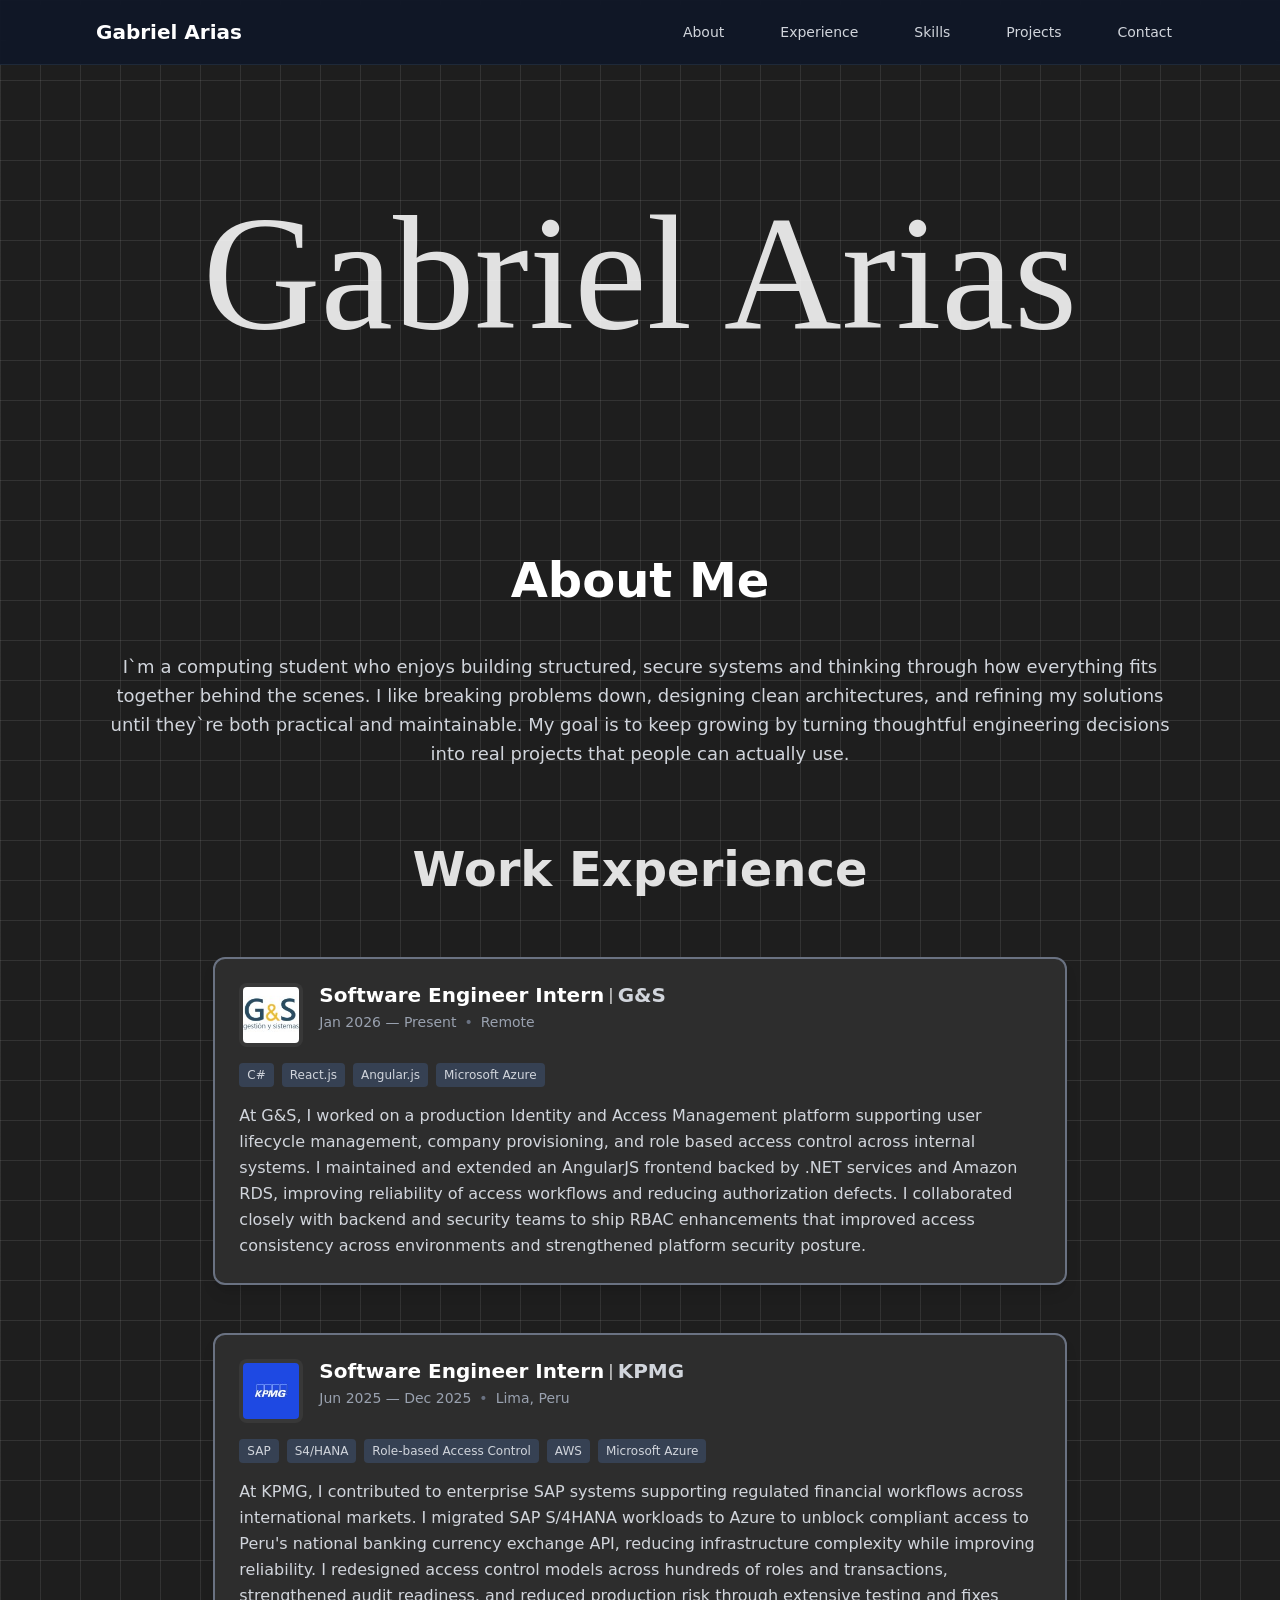
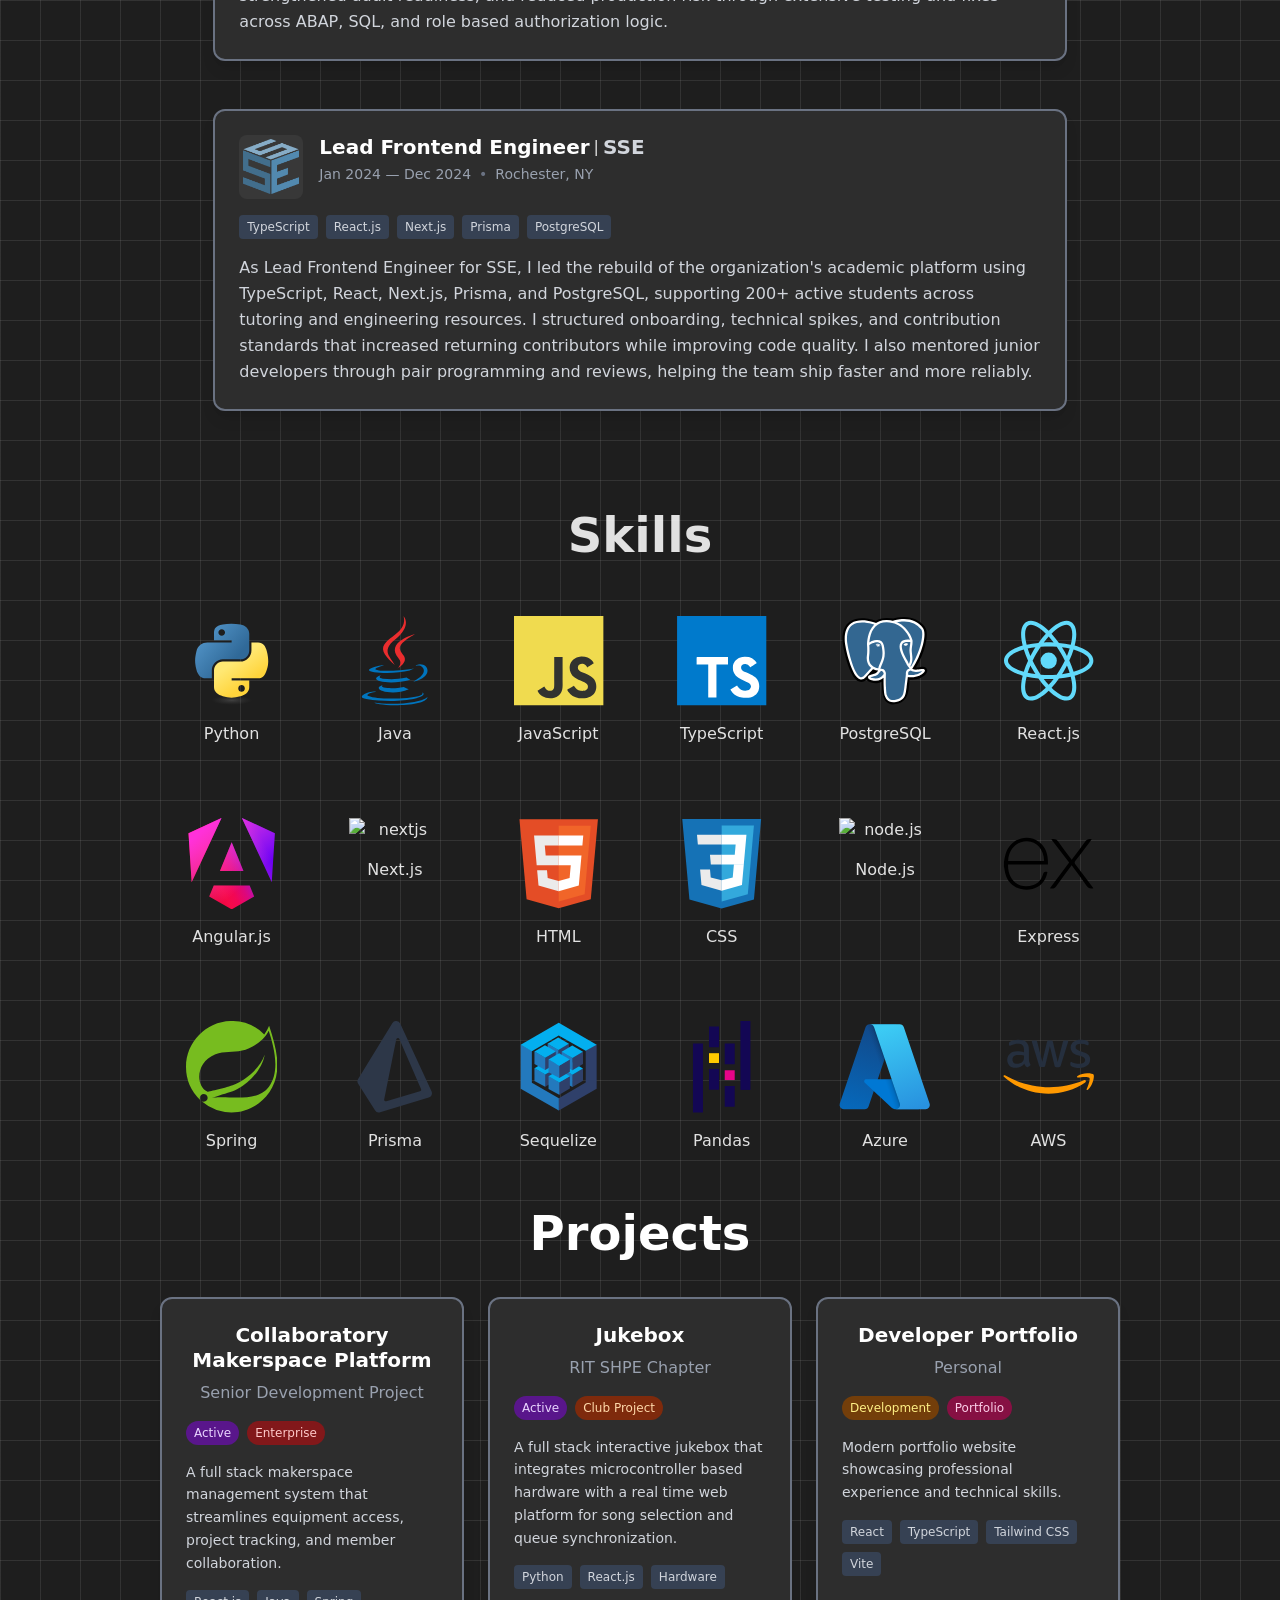
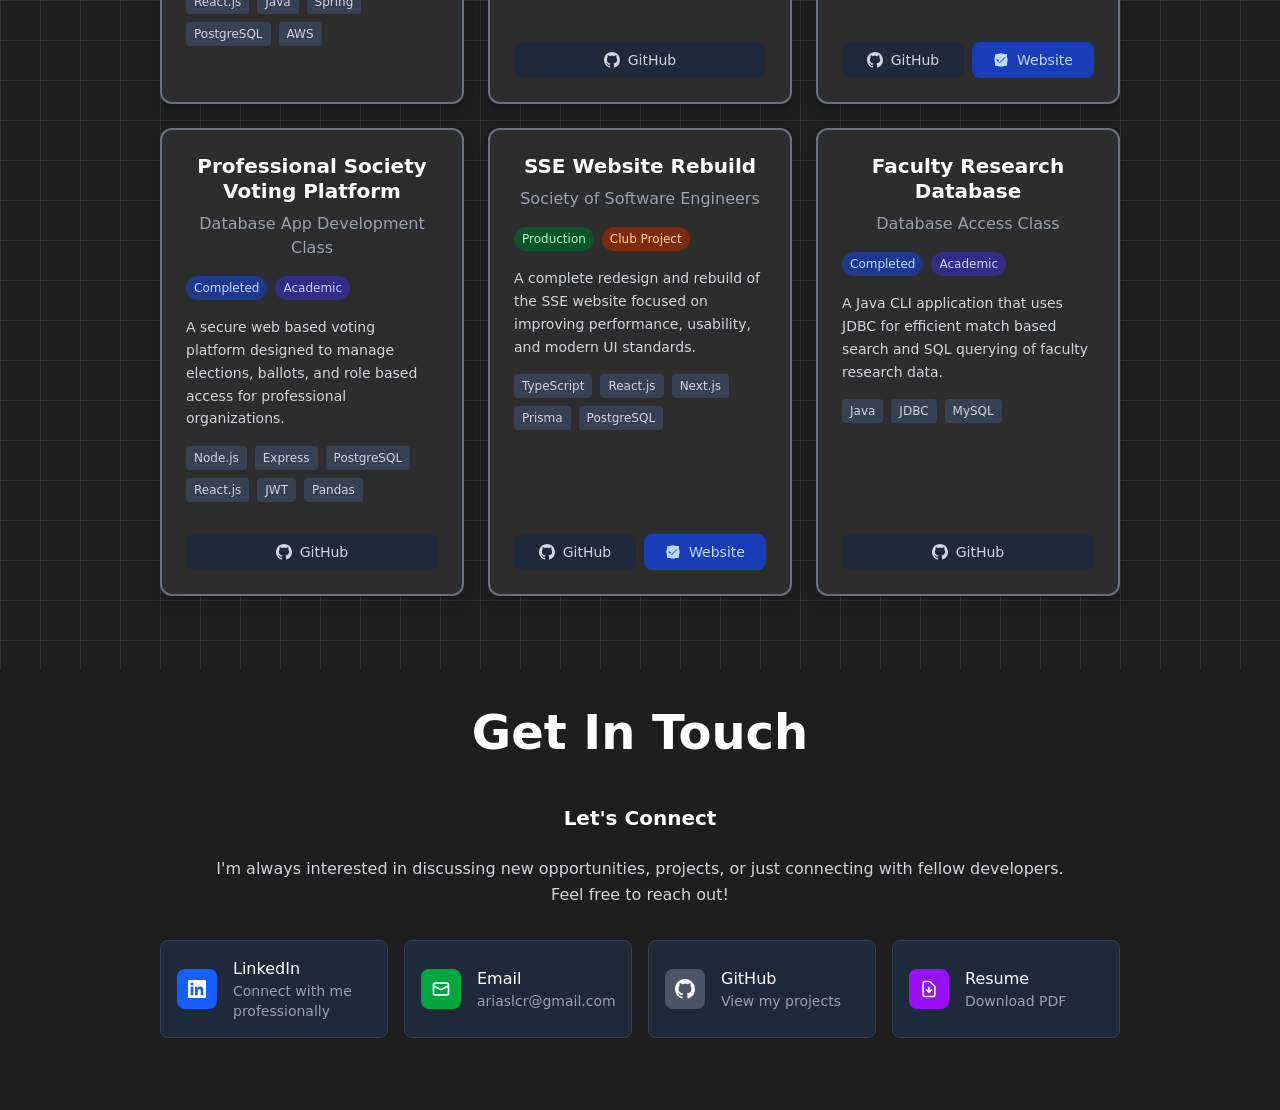
==== index.html @ f0a6416f "Navbar added, resume added, contact section added" ====
<!doctype html>
<html lang="en">
  <head>
    <meta charset="UTF-8" />
    <link rel="icon" type="image/svg+xml" href="/alligator.svg" />
    <meta name="viewport" content="width=device-width, initial-scale=1.0" />
    <title>Gabriel Arias</title>
    <script type="module" crossorigin src="/assets/index-BwYbSe_Q.js"></script>
    <link rel="stylesheet" crossorigin href="/assets/index-srq5S0QE.css">
  </head>
  <body class="grid-background">
    <div id="root"></div>
  </body>
</html>
---- assets/index-srq5S0QE.css ----
@layer properties{@supports (((-webkit-hyphens:none)) and (not (margin-trim:inline))) or ((-moz-orient:inline) and (not (color:rgb(from red r g b)))){*,:before,:after,::backdrop{--tw-rotate-x:initial;--tw-rotate-y:initial;--tw-rotate-z:initial;--tw-skew-x:initial;--tw-skew-y:initial;--tw-space-y-reverse:0;--tw-space-x-reverse:0;--tw-border-style:solid;--tw-leading:initial;--tw-font-weight:initial;--tw-shadow:0 0 #0000;--tw-shadow-color:initial;--tw-shadow-alpha:100%;--tw-inset-shadow:0 0 #0000;--tw-inset-shadow-color:initial;--tw-inset-shadow-alpha:100%;--tw-ring-color:initial;--tw-ring-shadow:0 0 #0000;--tw-inset-ring-color:initial;--tw-inset-ring-shadow:0 0 #0000;--tw-ring-inset:initial;--tw-ring-offset-width:0px;--tw-ring-offset-color:#fff;--tw-ring-offset-shadow:0 0 #0000;--tw-backdrop-blur:initial;--tw-backdrop-brightness:initial;--tw-backdrop-contrast:initial;--tw-backdrop-grayscale:initial;--tw-backdrop-hue-rotate:initial;--tw-backdrop-invert:initial;--tw-backdrop-opacity:initial;--tw-backdrop-saturate:initial;--tw-backdrop-sepia:initial}}}@font-face{font-family:sketch-written;src:url(./src/fonts/Sketch-Written.ttf)}@layer theme{:root,:host{--font-sans:ui-sans-serif,system-ui,sans-serif,"Apple Color Emoji","Segoe UI Emoji","Segoe UI Symbol","Noto Color Emoji";--font-mono:ui-monospace,SFMono-Regular,Menlo,Monaco,Consolas,"Liberation Mono","Courier New",monospace;--color-red-200:oklch(88.5% .062 18.334);--color-red-900:oklch(39.6% .141 25.723);--color-orange-200:oklch(90.1% .076 70.697);--color-orange-400:oklch(75% .183 55.934);--color-orange-500:oklch(70.5% .213 47.604);--color-orange-900:oklch(40.8% .123 38.172);--color-yellow-200:oklch(94.5% .129 101.54);--color-yellow-900:oklch(42.1% .095 57.708);--color-green-200:oklch(92.5% .084 155.995);--color-green-400:oklch(79.2% .209 151.711);--color-green-500:oklch(72.3% .219 149.579);--color-green-600:oklch(62.7% .194 149.214);--color-green-900:oklch(39.3% .095 152.535);--color-blue-200:oklch(88.2% .059 254.128);--color-blue-400:oklch(70.7% .165 254.624);--color-blue-500:oklch(62.3% .214 259.815);--color-blue-600:oklch(54.6% .245 262.881);--color-blue-700:oklch(48.8% .243 264.376);--color-blue-800:oklch(42.4% .199 265.638);--color-blue-900:oklch(37.9% .146 265.522);--color-indigo-200:oklch(87% .065 274.039);--color-indigo-900:oklch(35.9% .144 278.697);--color-purple-200:oklch(90.2% .063 306.703);--color-purple-400:oklch(71.4% .203 305.504);--color-purple-500:oklch(62.7% .265 303.9);--color-purple-600:oklch(55.8% .288 302.321);--color-purple-900:oklch(38.1% .176 304.987);--color-pink-200:oklch(89.9% .061 343.231);--color-pink-900:oklch(40.8% .153 2.432);--color-gray-300:oklch(87.2% .01 258.338);--color-gray-400:oklch(70.7% .022 261.325);--color-gray-500:oklch(55.1% .027 264.364);--color-gray-600:oklch(44.6% .03 256.802);--color-gray-700:oklch(37.3% .034 259.733);--color-gray-800:oklch(27.8% .033 256.848);--color-gray-900:oklch(21% .034 264.665);--color-white:#fff;--spacing:.25rem;--container-5xl:64rem;--container-6xl:72rem;--text-xs:.75rem;--text-xs--line-height:calc(1/.75);--text-sm:.875rem;--text-sm--line-height:calc(1.25/.875);--text-base:1rem;--text-base--line-height: 1.5 ;--text-lg:1.125rem;--text-lg--line-height:calc(1.75/1.125);--text-xl:1.25rem;--text-xl--line-height:calc(1.75/1.25);--text-5xl:3rem;--text-5xl--line-height:1;--font-weight-medium:500;--font-weight-semibold:600;--font-weight-bold:700;--leading-tight:1.25;--leading-relaxed:1.625;--radius-md:.375rem;--radius-lg:.5rem;--radius-xl:.75rem;--radius-2xl:1rem;--blur-sm:8px;--default-transition-duration:.15s;--default-transition-timing-function:cubic-bezier(.4,0,.2,1);--default-font-family:var(--font-sans);--default-mono-font-family:var(--font-mono);--font-sketch-written:sketch-written,"sans-serif"}}@layer base{*,:after,:before,::backdrop{box-sizing:border-box;border:0 solid;margin:0;padding:0}::file-selector-button{box-sizing:border-box;border:0 solid;margin:0;padding:0}html,:host{-webkit-text-size-adjust:100%;tab-size:4;line-height:1.5;font-family:var(--default-font-family,ui-sans-serif,system-ui,sans-serif,"Apple Color Emoji","Segoe UI Emoji","Segoe UI Symbol","Noto Color Emoji");font-feature-settings:var(--default-font-feature-settings,normal);font-variation-settings:var(--default-font-variation-settings,normal);-webkit-tap-highlight-color:transparent}hr{height:0;color:inherit;border-top-width:1px}abbr:where([title]){-webkit-text-decoration:underline dotted;text-decoration:underline dotted}h1,h2,h3,h4,h5,h6{font-size:inherit;font-weight:inherit}a{color:inherit;-webkit-text-decoration:inherit;text-decoration:inherit}b,strong{font-weight:bolder}code,kbd,samp,pre{font-family:var(--default-mono-font-family,ui-monospace,SFMono-Regular,Menlo,Monaco,Consolas,"Liberation Mono","Courier New",monospace);font-feature-settings:var(--default-mono-font-feature-settings,normal);font-variation-settings:var(--default-mono-font-variation-settings,normal);font-size:1em}small{font-size:80%}sub,sup{vertical-align:baseline;font-size:75%;line-height:0;position:relative}sub{bottom:-.25em}sup{top:-.5em}table{text-indent:0;border-color:inherit;border-collapse:collapse}:-moz-focusring{outline:auto}progress{vertical-align:baseline}summary{display:list-item}ol,ul,menu{list-style:none}img,svg,video,canvas,audio,iframe,embed,object{vertical-align:middle;display:block}img,video{max-width:100%;height:auto}button,input,select,optgroup,textarea{font:inherit;font-feature-settings:inherit;font-variation-settings:inherit;letter-spacing:inherit;color:inherit;opacity:1;background-color:#0000;border-radius:0}::file-selector-button{font:inherit;font-feature-settings:inherit;font-variation-settings:inherit;letter-spacing:inherit;color:inherit;opacity:1;background-color:#0000;border-radius:0}:where(select:is([multiple],[size])) optgroup{font-weight:bolder}:where(select:is([multiple],[size])) optgroup option{padding-inline-start:20px}::file-selector-button{margin-inline-end:4px}::placeholder{opacity:1}@supports (not ((-webkit-appearance:-apple-pay-button))) or (contain-intrinsic-size:1px){::placeholder{color:currentColor}@supports (color:color-mix(in lab,red,red)){::placeholder{color:color-mix(in oklab,currentcolor 50%,transparent)}}}textarea{resize:vertical}::-webkit-search-decoration{-webkit-appearance:none}::-webkit-date-and-time-value{min-height:1lh;text-align:inherit}::-webkit-datetime-edit{display:inline-flex}::-webkit-datetime-edit-fields-wrapper{padding:0}::-webkit-datetime-edit{padding-block:0}::-webkit-datetime-edit-year-field{padding-block:0}::-webkit-datetime-edit-month-field{padding-block:0}::-webkit-datetime-edit-day-field{padding-block:0}::-webkit-datetime-edit-hour-field{padding-block:0}::-webkit-datetime-edit-minute-field{padding-block:0}::-webkit-datetime-edit-second-field{padding-block:0}::-webkit-datetime-edit-millisecond-field{padding-block:0}::-webkit-datetime-edit-meridiem-field{padding-block:0}::-webkit-calendar-picker-indicator{line-height:1}:-moz-ui-invalid{box-shadow:none}button,input:where([type=button],[type=reset],[type=submit]){appearance:button}::file-selector-button{appearance:button}::-webkit-inner-spin-button{height:auto}::-webkit-outer-spin-button{height:auto}[hidden]:where(:not([hidden=until-found])){display:none!important}}@layer components;@layer utilities{.sr-only{clip-path:inset(50%);white-space:nowrap;border-width:0;width:1px;height:1px;margin:-1px;padding:0;position:absolute;overflow:hidden}.fixed{position:fixed}.top-0{top:calc(var(--spacing)*0)}.right-0{right:calc(var(--spacing)*0)}.left-0{left:calc(var(--spacing)*0)}.z-50{z-index:50}.m-4{margin:calc(var(--spacing)*4)}.mx-auto{margin-inline:auto}.my-1{margin-block:calc(var(--spacing)*1)}.my-4{margin-block:calc(var(--spacing)*4)}.my-10{margin-block:calc(var(--spacing)*10)}.mt-4{margin-top:calc(var(--spacing)*4)}.mt-auto{margin-top:auto}.mr-1{margin-right:calc(var(--spacing)*1)}.mb-1{margin-bottom:calc(var(--spacing)*1)}.mb-2{margin-bottom:calc(var(--spacing)*2)}.mb-3{margin-bottom:calc(var(--spacing)*3)}.mb-4{margin-bottom:calc(var(--spacing)*4)}.mb-6{margin-bottom:calc(var(--spacing)*6)}.mb-8{margin-bottom:calc(var(--spacing)*8)}.mb-10{margin-bottom:calc(var(--spacing)*10)}.ml-1{margin-left:calc(var(--spacing)*1)}.ml-10{margin-left:calc(var(--spacing)*10)}.block{display:block}.flex{display:flex}.grid{display:grid}.hidden{display:none}.inline{display:inline}.inline-flex{display:inline-flex}.h-4{height:calc(var(--spacing)*4)}.h-5{height:calc(var(--spacing)*5)}.h-6{height:calc(var(--spacing)*6)}.h-8{height:calc(var(--spacing)*8)}.h-10{height:calc(var(--spacing)*10)}.h-12{height:calc(var(--spacing)*12)}.h-16{height:calc(var(--spacing)*16)}.h-64{height:calc(var(--spacing)*64)}.h-68{height:calc(var(--spacing)*68)}.h-full{height:100%}.w-4{width:calc(var(--spacing)*4)}.w-4\/5{width:80%}.w-5{width:calc(var(--spacing)*5)}.w-6{width:calc(var(--spacing)*6)}.w-8{width:calc(var(--spacing)*8)}.w-10{width:calc(var(--spacing)*10)}.w-12{width:calc(var(--spacing)*12)}.w-16{width:calc(var(--spacing)*16)}.w-64{width:calc(var(--spacing)*64)}.w-68{width:calc(var(--spacing)*68)}.w-full{width:100%}.max-w-5xl{max-width:var(--container-5xl)}.max-w-6xl{max-width:var(--container-6xl)}.min-w-0{min-width:calc(var(--spacing)*0)}.flex-1{flex:1}.shrink-0{flex-shrink:0}.transform{transform:var(--tw-rotate-x,)var(--tw-rotate-y,)var(--tw-rotate-z,)var(--tw-skew-x,)var(--tw-skew-y,)}.grid-cols-1{grid-template-columns:repeat(1,minmax(0,1fr))}.grid-cols-3{grid-template-columns:repeat(3,minmax(0,1fr))}.flex-col{flex-direction:column}.flex-wrap{flex-wrap:wrap}.place-items-center{place-items:center}.items-baseline{align-items:baseline}.items-center{align-items:center}.items-start{align-items:flex-start}.justify-between{justify-content:space-between}.justify-center{justify-content:center}.justify-start{justify-content:flex-start}.gap-1{gap:calc(var(--spacing)*1)}.gap-2{gap:calc(var(--spacing)*2)}.gap-3{gap:calc(var(--spacing)*3)}.gap-4{gap:calc(var(--spacing)*4)}.gap-6{gap:calc(var(--spacing)*6)}.gap-8{gap:calc(var(--spacing)*8)}.gap-10{gap:calc(var(--spacing)*10)}:where(.space-y-1>:not(:last-child)){--tw-space-y-reverse:0;margin-block-start:calc(calc(var(--spacing)*1)*var(--tw-space-y-reverse));margin-block-end:calc(calc(var(--spacing)*1)*calc(1 - var(--tw-space-y-reverse)))}:where(.space-y-4>:not(:last-child)){--tw-space-y-reverse:0;margin-block-start:calc(calc(var(--spacing)*4)*var(--tw-space-y-reverse));margin-block-end:calc(calc(var(--spacing)*4)*calc(1 - var(--tw-space-y-reverse)))}:where(.space-y-8>:not(:last-child)){--tw-space-y-reverse:0;margin-block-start:calc(calc(var(--spacing)*8)*var(--tw-space-y-reverse));margin-block-end:calc(calc(var(--spacing)*8)*calc(1 - var(--tw-space-y-reverse)))}:where(.space-x-8>:not(:last-child)){--tw-space-x-reverse:0;margin-inline-start:calc(calc(var(--spacing)*8)*var(--tw-space-x-reverse));margin-inline-end:calc(calc(var(--spacing)*8)*calc(1 - var(--tw-space-x-reverse)))}.rounded{border-radius:.25rem}.rounded-2xl{border-radius:var(--radius-2xl)}.rounded-full{border-radius:3.40282e38px}.rounded-lg{border-radius:var(--radius-lg)}.rounded-md{border-radius:var(--radius-md)}.rounded-xl{border-radius:var(--radius-xl)}.border{border-style:var(--tw-border-style);border-width:1px}.border-2{border-style:var(--tw-border-style);border-width:2px}.border-t{border-top-style:var(--tw-border-style);border-top-width:1px}.border-b{border-bottom-style:var(--tw-border-style);border-bottom-width:1px}.border-gray-500{border-color:var(--color-gray-500)}.border-gray-600{border-color:var(--color-gray-600)}.border-gray-700{border-color:var(--color-gray-700)}.border-gray-800{border-color:var(--color-gray-800)}.bg-\[\#2d2d2d\]{background-color:#2d2d2d}.bg-blue-600{background-color:var(--color-blue-600)}.bg-blue-800{background-color:var(--color-blue-800)}.bg-blue-900{background-color:var(--color-blue-900)}.bg-gray-600{background-color:var(--color-gray-600)}.bg-gray-700{background-color:var(--color-gray-700)}.bg-gray-800{background-color:var(--color-gray-800)}.bg-gray-900{background-color:var(--color-gray-900)}.bg-gray-900\/95{background-color:#101828f2}@supports (color:color-mix(in lab,red,red)){.bg-gray-900\/95{background-color:color-mix(in oklab,var(--color-gray-900)95%,transparent)}}.bg-green-600{background-color:var(--color-green-600)}.bg-green-900{background-color:var(--color-green-900)}.bg-indigo-900{background-color:var(--color-indigo-900)}.bg-orange-900{background-color:var(--color-orange-900)}.bg-pink-900{background-color:var(--color-pink-900)}.bg-purple-600{background-color:var(--color-purple-600)}.bg-purple-900{background-color:var(--color-purple-900)}.bg-red-900{background-color:var(--color-red-900)}.bg-white\/5{background-color:#ffffff0d}@supports (color:color-mix(in lab,red,red)){.bg-white\/5{background-color:color-mix(in oklab,var(--color-white)5%,transparent)}}.bg-yellow-900{background-color:var(--color-yellow-900)}.object-contain{object-fit:contain}.p-1{padding:calc(var(--spacing)*1)}.p-2{padding:calc(var(--spacing)*2)}.p-4{padding:calc(var(--spacing)*4)}.p-6{padding:calc(var(--spacing)*6)}.px-2{padding-inline:calc(var(--spacing)*2)}.px-3{padding-inline:calc(var(--spacing)*3)}.px-4{padding-inline:calc(var(--spacing)*4)}.py-1{padding-block:calc(var(--spacing)*1)}.py-2{padding-block:calc(var(--spacing)*2)}.py-10{padding-block:calc(var(--spacing)*10)}.py-18{padding-block:calc(var(--spacing)*18)}.py-20{padding-block:calc(var(--spacing)*20)}.pt-2{padding-top:calc(var(--spacing)*2)}.pt-4{padding-top:calc(var(--spacing)*4)}.pt-16{padding-top:calc(var(--spacing)*16)}.pt-18{padding-top:calc(var(--spacing)*18)}.pb-3{padding-bottom:calc(var(--spacing)*3)}.text-center{text-align:center}.text-left{text-align:left}.font-sketch-written{font-family:var(--font-sketch-written)}.text-5xl{font-size:var(--text-5xl);line-height:var(--tw-leading,var(--text-5xl--line-height))}.text-base{font-size:var(--text-base);line-height:var(--tw-leading,var(--text-base--line-height))}.text-lg{font-size:var(--text-lg);line-height:var(--tw-leading,var(--text-lg--line-height))}.text-sm{font-size:var(--text-sm);line-height:var(--tw-leading,var(--text-sm--line-height))}.text-xl{font-size:var(--text-xl);line-height:var(--tw-leading,var(--text-xl--line-height))}.text-xs{font-size:var(--text-xs);line-height:var(--tw-leading,var(--text-xs--line-height))}.leading-relaxed{--tw-leading:var(--leading-relaxed);line-height:var(--leading-relaxed)}.leading-tight{--tw-leading:var(--leading-tight);line-height:var(--leading-tight)}.font-bold{--tw-font-weight:var(--font-weight-bold);font-weight:var(--font-weight-bold)}.font-medium{--tw-font-weight:var(--font-weight-medium);font-weight:var(--font-weight-medium)}.font-semibold{--tw-font-weight:var(--font-weight-semibold);font-weight:var(--font-weight-semibold)}.text-blue-200{color:var(--color-blue-200)}.text-gray-300{color:var(--color-gray-300)}.text-gray-400{color:var(--color-gray-400)}.text-gray-500{color:var(--color-gray-500)}.text-green-200{color:var(--color-green-200)}.text-indigo-200{color:var(--color-indigo-200)}.text-orange-200{color:var(--color-orange-200)}.text-pink-200{color:var(--color-pink-200)}.text-purple-200{color:var(--color-purple-200)}.text-red-200{color:var(--color-red-200)}.text-white{color:var(--color-white)}.text-yellow-200{color:var(--color-yellow-200)}.shadow-lg{--tw-shadow:0 10px 15px -3px var(--tw-shadow-color,#0000001a),0 4px 6px -4px var(--tw-shadow-color,#0000001a);box-shadow:var(--tw-inset-shadow),var(--tw-inset-ring-shadow),var(--tw-ring-offset-shadow),var(--tw-ring-shadow),var(--tw-shadow)}.backdrop-blur-sm{--tw-backdrop-blur:blur(var(--blur-sm));-webkit-backdrop-filter:var(--tw-backdrop-blur,)var(--tw-backdrop-brightness,)var(--tw-backdrop-contrast,)var(--tw-backdrop-grayscale,)var(--tw-backdrop-hue-rotate,)var(--tw-backdrop-invert,)var(--tw-backdrop-opacity,)var(--tw-backdrop-saturate,)var(--tw-backdrop-sepia,);backdrop-filter:var(--tw-backdrop-blur,)var(--tw-backdrop-brightness,)var(--tw-backdrop-contrast,)var(--tw-backdrop-grayscale,)var(--tw-backdrop-hue-rotate,)var(--tw-backdrop-invert,)var(--tw-backdrop-opacity,)var(--tw-backdrop-saturate,)var(--tw-backdrop-sepia,)}.transition-all{transition-property:all;transition-timing-function:var(--tw-ease,var(--default-transition-timing-function));transition-duration:var(--tw-duration,var(--default-transition-duration))}.transition-colors{transition-property:color,background-color,border-color,outline-color,text-decoration-color,fill,stroke,--tw-gradient-from,--tw-gradient-via,--tw-gradient-to;transition-timing-function:var(--tw-ease,var(--default-transition-timing-function));transition-duration:var(--tw-duration,var(--default-transition-duration))}@media(hover:hover){.group-hover\:bg-blue-500:is(:where(.group):hover *){background-color:var(--color-blue-500)}.group-hover\:bg-gray-500:is(:where(.group):hover *){background-color:var(--color-gray-500)}.group-hover\:bg-green-500:is(:where(.group):hover *){background-color:var(--color-green-500)}.group-hover\:bg-purple-500:is(:where(.group):hover *){background-color:var(--color-purple-500)}.group-hover\:text-blue-400:is(:where(.group):hover *){color:var(--color-blue-400)}.group-hover\:text-green-400:is(:where(.group):hover *){color:var(--color-green-400)}.group-hover\:text-orange-400:is(:where(.group):hover *){color:var(--color-orange-400)}.group-hover\:text-purple-400:is(:where(.group):hover *){color:var(--color-purple-400)}.hover\:border-blue-500:hover{border-color:var(--color-blue-500)}.hover\:border-green-500:hover{border-color:var(--color-green-500)}.hover\:border-orange-500:hover{border-color:var(--color-orange-500)}.hover\:border-purple-500:hover{border-color:var(--color-purple-500)}.hover\:bg-\[\#353535\]:hover{background-color:#353535}.hover\:bg-blue-700:hover{background-color:var(--color-blue-700)}.hover\:bg-gray-700:hover{background-color:var(--color-gray-700)}.hover\:text-blue-400:hover{color:var(--color-blue-400)}.hover\:text-white:hover{color:var(--color-white)}}@media(min-width:40rem){.sm\:my-6{margin-block:calc(var(--spacing)*6)}.sm\:inline{display:inline}.sm\:h-14{height:calc(var(--spacing)*14)}.sm\:w-2\/3{width:66.6667%}.sm\:w-3\/4{width:75%}.sm\:w-14{width:calc(var(--spacing)*14)}.sm\:grid-cols-4{grid-template-columns:repeat(4,minmax(0,1fr))}.sm\:flex-row{flex-direction:row}.sm\:items-center{align-items:center}.sm\:gap-2{gap:calc(var(--spacing)*2)}.sm\:gap-4{gap:calc(var(--spacing)*4)}.sm\:p-6{padding:calc(var(--spacing)*6)}.sm\:px-3{padding-inline:calc(var(--spacing)*3)}.sm\:px-6{padding-inline:calc(var(--spacing)*6)}.sm\:text-base{font-size:var(--text-base);line-height:var(--tw-leading,var(--text-base--line-height))}.sm\:text-xl{font-size:var(--text-xl);line-height:var(--tw-leading,var(--text-xl--line-height))}}@media(min-width:48rem){.md\:mb-12{margin-bottom:calc(var(--spacing)*12)}.md\:block{display:block}.md\:flex{display:flex}.md\:hidden{display:none}.md\:grid-cols-1{grid-template-columns:repeat(1,minmax(0,1fr))}.md\:grid-cols-2{grid-template-columns:repeat(2,minmax(0,1fr))}.md\:grid-cols-4{grid-template-columns:repeat(4,minmax(0,1fr))}.md\:grid-cols-5{grid-template-columns:repeat(5,minmax(0,1fr))}.md\:gap-12{gap:calc(var(--spacing)*12)}}@media(min-width:64rem){.lg\:h-16{height:calc(var(--spacing)*16)}.lg\:h-80{height:calc(var(--spacing)*80)}.lg\:w-16{width:calc(var(--spacing)*16)}.lg\:w-80{width:calc(var(--spacing)*80)}.lg\:grid-cols-3{grid-template-columns:repeat(3,minmax(0,1fr))}.lg\:grid-cols-6{grid-template-columns:repeat(6,minmax(0,1fr))}.lg\:gap-12{gap:calc(var(--spacing)*12)}.lg\:px-8{padding-inline:calc(var(--spacing)*8)}.lg\:text-lg{font-size:var(--text-lg);line-height:var(--tw-leading,var(--text-lg--line-height))}}}*{scrollbar-width:none;scroll-behavior:smooth}::-webkit-scrollbar{display:none}:root{color-scheme:light dark;color:#ffffffde;font-synthesis:none;text-rendering:optimizeLegibility;-webkit-font-smoothing:antialiased;-moz-osx-font-smoothing:grayscale;background-color:#1e1e1e;width:100%;height:100%;font-family:system-ui,Avenir,Helvetica,Arial,sans-serif;font-weight:400;line-height:1.5}body{place-items:center;width:100%;height:100%;display:flex}h1{font-size:10.2em;line-height:1.1}@layer properties{@supports (((-webkit-hyphens:none)) and (not (margin-trim:inline))) or ((-moz-orient:inline) and (not (color:rgb(from red r g b)))){*,:before,:after,::backdrop{--tw-rotate-x:initial;--tw-rotate-y:initial;--tw-rotate-z:initial;--tw-skew-x:initial;--tw-skew-y:initial;--tw-space-y-reverse:0;--tw-space-x-reverse:0;--tw-border-style:solid;--tw-leading:initial;--tw-font-weight:initial;--tw-shadow:0 0 #0000;--tw-shadow-color:initial;--tw-shadow-alpha:100%;--tw-inset-shadow:0 0 #0000;--tw-inset-shadow-color:initial;--tw-inset-shadow-alpha:100%;--tw-ring-color:initial;--tw-ring-shadow:0 0 #0000;--tw-inset-ring-color:initial;--tw-inset-ring-shadow:0 0 #0000;--tw-ring-inset:initial;--tw-ring-offset-width:0px;--tw-ring-offset-color:#fff;--tw-ring-offset-shadow:0 0 #0000;--tw-backdrop-blur:initial;--tw-backdrop-brightness:initial;--tw-backdrop-contrast:initial;--tw-backdrop-grayscale:initial;--tw-backdrop-hue-rotate:initial;--tw-backdrop-invert:initial;--tw-backdrop-opacity:initial;--tw-backdrop-saturate:initial;--tw-backdrop-sepia:initial}}}@layer theme{:root,:host{--font-sans:ui-sans-serif,system-ui,sans-serif,"Apple Color Emoji","Segoe UI Emoji","Segoe UI Symbol","Noto Color Emoji";--font-mono:ui-monospace,SFMono-Regular,Menlo,Monaco,Consolas,"Liberation Mono","Courier New",monospace;--color-red-200:oklch(88.5% .062 18.334);--color-red-900:oklch(39.6% .141 25.723);--color-orange-200:oklch(90.1% .076 70.697);--color-orange-400:oklch(75% .183 55.934);--color-orange-500:oklch(70.5% .213 47.604);--color-orange-900:oklch(40.8% .123 38.172);--color-yellow-200:oklch(94.5% .129 101.54);--color-yellow-900:oklch(42.1% .095 57.708);--color-green-200:oklch(92.5% .084 155.995);--color-green-400:oklch(79.2% .209 151.711);--color-green-500:oklch(72.3% .219 149.579);--color-green-600:oklch(62.7% .194 149.214);--color-green-900:oklch(39.3% .095 152.535);--color-blue-200:oklch(88.2% .059 254.128);--color-blue-400:oklch(70.7% .165 254.624);--color-blue-500:oklch(62.3% .214 259.815);--color-blue-600:oklch(54.6% .245 262.881);--color-blue-700:oklch(48.8% .243 264.376);--color-blue-800:oklch(42.4% .199 265.638);--color-blue-900:oklch(37.9% .146 265.522);--color-indigo-200:oklch(87% .065 274.039);--color-indigo-900:oklch(35.9% .144 278.697);--color-purple-200:oklch(90.2% .063 306.703);--color-purple-400:oklch(71.4% .203 305.504);--color-purple-500:oklch(62.7% .265 303.9);--color-purple-600:oklch(55.8% .288 302.321);--color-purple-900:oklch(38.1% .176 304.987);--color-pink-200:oklch(89.9% .061 343.231);--color-pink-900:oklch(40.8% .153 2.432);--color-gray-300:oklch(87.2% .01 258.338);--color-gray-400:oklch(70.7% .022 261.325);--color-gray-500:oklch(55.1% .027 264.364);--color-gray-600:oklch(44.6% .03 256.802);--color-gray-700:oklch(37.3% .034 259.733);--color-gray-800:oklch(27.8% .033 256.848);--color-gray-900:oklch(21% .034 264.665);--color-white:#fff;--spacing:.25rem;--container-5xl:64rem;--container-6xl:72rem;--text-xs:.75rem;--text-xs--line-height:calc(1/.75);--text-sm:.875rem;--text-sm--line-height:calc(1.25/.875);--text-base:1rem;--text-base--line-height: 1.5 ;--text-lg:1.125rem;--text-lg--line-height:calc(1.75/1.125);--text-xl:1.25rem;--text-xl--line-height:calc(1.75/1.25);--text-5xl:3rem;--text-5xl--line-height:1;--font-weight-medium:500;--font-weight-semibold:600;--font-weight-bold:700;--leading-tight:1.25;--leading-relaxed:1.625;--radius-md:.375rem;--radius-lg:.5rem;--radius-xl:.75rem;--radius-2xl:1rem;--blur-sm:8px;--default-transition-duration:.15s;--default-transition-timing-function:cubic-bezier(.4,0,.2,1);--default-font-family:var(--font-sans);--default-mono-font-family:var(--font-mono)}}@layer base{*,:after,:before,::backdrop{box-sizing:border-box;border:0 solid;margin:0;padding:0}::file-selector-button{box-sizing:border-box;border:0 solid;margin:0;padding:0}html,:host{-webkit-text-size-adjust:100%;tab-size:4;line-height:1.5;font-family:var(--default-font-family,ui-sans-serif,system-ui,sans-serif,"Apple Color Emoji","Segoe UI Emoji","Segoe UI Symbol","Noto Color Emoji");font-feature-settings:var(--default-font-feature-settings,normal);font-variation-settings:var(--default-font-variation-settings,normal);-webkit-tap-highlight-color:transparent}hr{height:0;color:inherit;border-top-width:1px}abbr:where([title]){-webkit-text-decoration:underline dotted;text-decoration:underline dotted}h1,h2,h3,h4,h5,h6{font-size:inherit;font-weight:inherit}a{color:inherit;-webkit-text-decoration:inherit;text-decoration:inherit}b,strong{font-weight:bolder}code,kbd,samp,pre{font-family:var(--default-mono-font-family,ui-monospace,SFMono-Regular,Menlo,Monaco,Consolas,"Liberation Mono","Courier New",monospace);font-feature-settings:var(--default-mono-font-feature-settings,normal);font-variation-settings:var(--default-mono-font-variation-settings,normal);font-size:1em}small{font-size:80%}sub,sup{vertical-align:baseline;font-size:75%;line-height:0;position:relative}sub{bottom:-.25em}sup{top:-.5em}table{text-indent:0;border-color:inherit;border-collapse:collapse}:-moz-focusring{outline:auto}progress{vertical-align:baseline}summary{display:list-item}ol,ul,menu{list-style:none}img,svg,video,canvas,audio,iframe,embed,object{vertical-align:middle;display:block}img,video{max-width:100%;height:auto}button,input,select,optgroup,textarea{font:inherit;font-feature-settings:inherit;font-variation-settings:inherit;letter-spacing:inherit;color:inherit;opacity:1;background-color:#0000;border-radius:0}::file-selector-button{font:inherit;font-feature-settings:inherit;font-variation-settings:inherit;letter-spacing:inherit;color:inherit;opacity:1;background-color:#0000;border-radius:0}:where(select:is([multiple],[size])) optgroup{font-weight:bolder}:where(select:is([multiple],[size])) optgroup option{padding-inline-start:20px}::file-selector-button{margin-inline-end:4px}::placeholder{opacity:1}@supports (not ((-webkit-appearance:-apple-pay-button))) or (contain-intrinsic-size:1px){::placeholder{color:currentColor}@supports (color:color-mix(in lab,red,red)){::placeholder{color:color-mix(in oklab,currentcolor 50%,transparent)}}}textarea{resize:vertical}::-webkit-search-decoration{-webkit-appearance:none}::-webkit-date-and-time-value{min-height:1lh;text-align:inherit}::-webkit-datetime-edit{display:inline-flex}::-webkit-datetime-edit-fields-wrapper{padding:0}::-webkit-datetime-edit{padding-block:0}::-webkit-datetime-edit-year-field{padding-block:0}::-webkit-datetime-edit-month-field{padding-block:0}::-webkit-datetime-edit-day-field{padding-block:0}::-webkit-datetime-edit-hour-field{padding-block:0}::-webkit-datetime-edit-minute-field{padding-block:0}::-webkit-datetime-edit-second-field{padding-block:0}::-webkit-datetime-edit-millisecond-field{padding-block:0}::-webkit-datetime-edit-meridiem-field{padding-block:0}::-webkit-calendar-picker-indicator{line-height:1}:-moz-ui-invalid{box-shadow:none}button,input:where([type=button],[type=reset],[type=submit]){appearance:button}::file-selector-button{appearance:button}::-webkit-inner-spin-button{height:auto}::-webkit-outer-spin-button{height:auto}[hidden]:where(:not([hidden=until-found])){display:none!important}}@layer components;@layer utilities{.sr-only{clip-path:inset(50%);white-space:nowrap;border-width:0;width:1px;height:1px;margin:-1px;padding:0;position:absolute;overflow:hidden}.fixed{position:fixed}.top-0{top:calc(var(--spacing)*0)}.right-0{right:calc(var(--spacing)*0)}.left-0{left:calc(var(--spacing)*0)}.z-50{z-index:50}.m-4{margin:calc(var(--spacing)*4)}.mx-auto{margin-inline:auto}.my-1{margin-block:calc(var(--spacing)*1)}.my-4{margin-block:calc(var(--spacing)*4)}.my-10{margin-block:calc(var(--spacing)*10)}.mt-4{margin-top:calc(var(--spacing)*4)}.mt-auto{margin-top:auto}.mr-1{margin-right:calc(var(--spacing)*1)}.mb-1{margin-bottom:calc(var(--spacing)*1)}.mb-2{margin-bottom:calc(var(--spacing)*2)}.mb-3{margin-bottom:calc(var(--spacing)*3)}.mb-4{margin-bottom:calc(var(--spacing)*4)}.mb-6{margin-bottom:calc(var(--spacing)*6)}.mb-8{margin-bottom:calc(var(--spacing)*8)}.mb-10{margin-bottom:calc(var(--spacing)*10)}.ml-1{margin-left:calc(var(--spacing)*1)}.ml-10{margin-left:calc(var(--spacing)*10)}.block{display:block}.flex{display:flex}.grid{display:grid}.hidden{display:none}.inline{display:inline}.inline-flex{display:inline-flex}.h-4{height:calc(var(--spacing)*4)}.h-5{height:calc(var(--spacing)*5)}.h-6{height:calc(var(--spacing)*6)}.h-8{height:calc(var(--spacing)*8)}.h-10{height:calc(var(--spacing)*10)}.h-12{height:calc(var(--spacing)*12)}.h-16{height:calc(var(--spacing)*16)}.h-64{height:calc(var(--spacing)*64)}.h-68{height:calc(var(--spacing)*68)}.h-full{height:100%}.w-4{width:calc(var(--spacing)*4)}.w-4\/5{width:80%}.w-5{width:calc(var(--spacing)*5)}.w-6{width:calc(var(--spacing)*6)}.w-8{width:calc(var(--spacing)*8)}.w-10{width:calc(var(--spacing)*10)}.w-12{width:calc(var(--spacing)*12)}.w-16{width:calc(var(--spacing)*16)}.w-64{width:calc(var(--spacing)*64)}.w-68{width:calc(var(--spacing)*68)}.w-full{width:100%}.max-w-5xl{max-width:var(--container-5xl)}.max-w-6xl{max-width:var(--container-6xl)}.min-w-0{min-width:calc(var(--spacing)*0)}.flex-1{flex:1}.shrink-0{flex-shrink:0}.transform{transform:var(--tw-rotate-x,)var(--tw-rotate-y,)var(--tw-rotate-z,)var(--tw-skew-x,)var(--tw-skew-y,)}.grid-cols-1{grid-template-columns:repeat(1,minmax(0,1fr))}.grid-cols-3{grid-template-columns:repeat(3,minmax(0,1fr))}.flex-col{flex-direction:column}.flex-wrap{flex-wrap:wrap}.place-items-center{place-items:center}.items-baseline{align-items:baseline}.items-center{align-items:center}.items-start{align-items:flex-start}.justify-between{justify-content:space-between}.justify-center{justify-content:center}.justify-start{justify-content:flex-start}.gap-1{gap:calc(var(--spacing)*1)}.gap-2{gap:calc(var(--spacing)*2)}.gap-3{gap:calc(var(--spacing)*3)}.gap-4{gap:calc(var(--spacing)*4)}.gap-6{gap:calc(var(--spacing)*6)}.gap-8{gap:calc(var(--spacing)*8)}.gap-10{gap:calc(var(--spacing)*10)}:where(.space-y-1>:not(:last-child)){--tw-space-y-reverse:0;margin-block-start:calc(calc(var(--spacing)*1)*var(--tw-space-y-reverse));margin-block-end:calc(calc(var(--spacing)*1)*calc(1 - var(--tw-space-y-reverse)))}:where(.space-y-4>:not(:last-child)){--tw-space-y-reverse:0;margin-block-start:calc(calc(var(--spacing)*4)*var(--tw-space-y-reverse));margin-block-end:calc(calc(var(--spacing)*4)*calc(1 - var(--tw-space-y-reverse)))}:where(.space-y-8>:not(:last-child)){--tw-space-y-reverse:0;margin-block-start:calc(calc(var(--spacing)*8)*var(--tw-space-y-reverse));margin-block-end:calc(calc(var(--spacing)*8)*calc(1 - var(--tw-space-y-reverse)))}:where(.space-x-8>:not(:last-child)){--tw-space-x-reverse:0;margin-inline-start:calc(calc(var(--spacing)*8)*var(--tw-space-x-reverse));margin-inline-end:calc(calc(var(--spacing)*8)*calc(1 - var(--tw-space-x-reverse)))}.rounded{border-radius:.25rem}.rounded-2xl{border-radius:var(--radius-2xl)}.rounded-full{border-radius:3.40282e38px}.rounded-lg{border-radius:var(--radius-lg)}.rounded-md{border-radius:var(--radius-md)}.rounded-xl{border-radius:var(--radius-xl)}.border{border-style:var(--tw-border-style);border-width:1px}.border-2{border-style:var(--tw-border-style);border-width:2px}.border-t{border-top-style:var(--tw-border-style);border-top-width:1px}.border-b{border-bottom-style:var(--tw-border-style);border-bottom-width:1px}.border-gray-500{border-color:var(--color-gray-500)}.border-gray-600{border-color:var(--color-gray-600)}.border-gray-700{border-color:var(--color-gray-700)}.border-gray-800{border-color:var(--color-gray-800)}.bg-\[\#2d2d2d\]{background-color:#2d2d2d}.bg-blue-600{background-color:var(--color-blue-600)}.bg-blue-800{background-color:var(--color-blue-800)}.bg-blue-900{background-color:var(--color-blue-900)}.bg-gray-600{background-color:var(--color-gray-600)}.bg-gray-700{background-color:var(--color-gray-700)}.bg-gray-800{background-color:var(--color-gray-800)}.bg-gray-900{background-color:var(--color-gray-900)}.bg-gray-900\/95{background-color:#101828f2}@supports (color:color-mix(in lab,red,red)){.bg-gray-900\/95{background-color:color-mix(in oklab,var(--color-gray-900)95%,transparent)}}.bg-green-600{background-color:var(--color-green-600)}.bg-green-900{background-color:var(--color-green-900)}.bg-indigo-900{background-color:var(--color-indigo-900)}.bg-orange-900{background-color:var(--color-orange-900)}.bg-pink-900{background-color:var(--color-pink-900)}.bg-purple-600{background-color:var(--color-purple-600)}.bg-purple-900{background-color:var(--color-purple-900)}.bg-red-900{background-color:var(--color-red-900)}.bg-white\/5{background-color:#ffffff0d}@supports (color:color-mix(in lab,red,red)){.bg-white\/5{background-color:color-mix(in oklab,var(--color-white)5%,transparent)}}.bg-yellow-900{background-color:var(--color-yellow-900)}.object-contain{object-fit:contain}.p-1{padding:calc(var(--spacing)*1)}.p-2{padding:calc(var(--spacing)*2)}.p-4{padding:calc(var(--spacing)*4)}.p-6{padding:calc(var(--spacing)*6)}.px-2{padding-inline:calc(var(--spacing)*2)}.px-3{padding-inline:calc(var(--spacing)*3)}.px-4{padding-inline:calc(var(--spacing)*4)}.py-1{padding-block:calc(var(--spacing)*1)}.py-2{padding-block:calc(var(--spacing)*2)}.py-10{padding-block:calc(var(--spacing)*10)}.py-18{padding-block:calc(var(--spacing)*18)}.py-20{padding-block:calc(var(--spacing)*20)}.pt-2{padding-top:calc(var(--spacing)*2)}.pt-4{padding-top:calc(var(--spacing)*4)}.pt-16{padding-top:calc(var(--spacing)*16)}.pt-18{padding-top:calc(var(--spacing)*18)}.pb-3{padding-bottom:calc(var(--spacing)*3)}.text-center{text-align:center}.text-left{text-align:left}.text-5xl{font-size:var(--text-5xl);line-height:var(--tw-leading,var(--text-5xl--line-height))}.text-base{font-size:var(--text-base);line-height:var(--tw-leading,var(--text-base--line-height))}.text-lg{font-size:var(--text-lg);line-height:var(--tw-leading,var(--text-lg--line-height))}.text-sm{font-size:var(--text-sm);line-height:var(--tw-leading,var(--text-sm--line-height))}.text-xl{font-size:var(--text-xl);line-height:var(--tw-leading,var(--text-xl--line-height))}.text-xs{font-size:var(--text-xs);line-height:var(--tw-leading,var(--text-xs--line-height))}.leading-relaxed{--tw-leading:var(--leading-relaxed);line-height:var(--leading-relaxed)}.leading-tight{--tw-leading:var(--leading-tight);line-height:var(--leading-tight)}.font-bold{--tw-font-weight:var(--font-weight-bold);font-weight:var(--font-weight-bold)}.font-medium{--tw-font-weight:var(--font-weight-medium);font-weight:var(--font-weight-medium)}.font-semibold{--tw-font-weight:var(--font-weight-semibold);font-weight:var(--font-weight-semibold)}.text-blue-200{color:var(--color-blue-200)}.text-gray-300{color:var(--color-gray-300)}.text-gray-400{color:var(--color-gray-400)}.text-gray-500{color:var(--color-gray-500)}.text-green-200{color:var(--color-green-200)}.text-indigo-200{color:var(--color-indigo-200)}.text-orange-200{color:var(--color-orange-200)}.text-pink-200{color:var(--color-pink-200)}.text-purple-200{color:var(--color-purple-200)}.text-red-200{color:var(--color-red-200)}.text-white{color:var(--color-white)}.text-yellow-200{color:var(--color-yellow-200)}.shadow-lg{--tw-shadow:0 10px 15px -3px var(--tw-shadow-color,#0000001a),0 4px 6px -4px var(--tw-shadow-color,#0000001a);box-shadow:var(--tw-inset-shadow),var(--tw-inset-ring-shadow),var(--tw-ring-offset-shadow),var(--tw-ring-shadow),var(--tw-shadow)}.backdrop-blur-sm{--tw-backdrop-blur:blur(var(--blur-sm));-webkit-backdrop-filter:var(--tw-backdrop-blur,)var(--tw-backdrop-brightness,)var(--tw-backdrop-contrast,)var(--tw-backdrop-grayscale,)var(--tw-backdrop-hue-rotate,)var(--tw-backdrop-invert,)var(--tw-backdrop-opacity,)var(--tw-backdrop-saturate,)var(--tw-backdrop-sepia,);backdrop-filter:var(--tw-backdrop-blur,)var(--tw-backdrop-brightness,)var(--tw-backdrop-contrast,)var(--tw-backdrop-grayscale,)var(--tw-backdrop-hue-rotate,)var(--tw-backdrop-invert,)var(--tw-backdrop-opacity,)var(--tw-backdrop-saturate,)var(--tw-backdrop-sepia,)}.transition-all{transition-property:all;transition-timing-function:var(--tw-ease,var(--default-transition-timing-function));transition-duration:var(--tw-duration,var(--default-transition-duration))}.transition-colors{transition-property:color,background-color,border-color,outline-color,text-decoration-color,fill,stroke,--tw-gradient-from,--tw-gradient-via,--tw-gradient-to;transition-timing-function:var(--tw-ease,var(--default-transition-timing-function));transition-duration:var(--tw-duration,var(--default-transition-duration))}@media(hover:hover){.group-hover\:bg-blue-500:is(:where(.group):hover *){background-color:var(--color-blue-500)}.group-hover\:bg-gray-500:is(:where(.group):hover *){background-color:var(--color-gray-500)}.group-hover\:bg-green-500:is(:where(.group):hover *){background-color:var(--color-green-500)}.group-hover\:bg-purple-500:is(:where(.group):hover *){background-color:var(--color-purple-500)}.group-hover\:text-blue-400:is(:where(.group):hover *){color:var(--color-blue-400)}.group-hover\:text-green-400:is(:where(.group):hover *){color:var(--color-green-400)}.group-hover\:text-orange-400:is(:where(.group):hover *){color:var(--color-orange-400)}.group-hover\:text-purple-400:is(:where(.group):hover *){color:var(--color-purple-400)}.hover\:border-blue-500:hover{border-color:var(--color-blue-500)}.hover\:border-green-500:hover{border-color:var(--color-green-500)}.hover\:border-orange-500:hover{border-color:var(--color-orange-500)}.hover\:border-purple-500:hover{border-color:var(--color-purple-500)}.hover\:bg-\[\#353535\]:hover{background-color:#353535}.hover\:bg-blue-700:hover{background-color:var(--color-blue-700)}.hover\:bg-gray-700:hover{background-color:var(--color-gray-700)}.hover\:text-blue-400:hover{color:var(--color-blue-400)}.hover\:text-white:hover{color:var(--color-white)}}@media(min-width:40rem){.sm\:my-6{margin-block:calc(var(--spacing)*6)}.sm\:inline{display:inline}.sm\:h-14{height:calc(var(--spacing)*14)}.sm\:w-2\/3{width:66.6667%}.sm\:w-3\/4{width:75%}.sm\:w-14{width:calc(var(--spacing)*14)}.sm\:grid-cols-4{grid-template-columns:repeat(4,minmax(0,1fr))}.sm\:flex-row{flex-direction:row}.sm\:items-center{align-items:center}.sm\:gap-2{gap:calc(var(--spacing)*2)}.sm\:gap-4{gap:calc(var(--spacing)*4)}.sm\:p-6{padding:calc(var(--spacing)*6)}.sm\:px-3{padding-inline:calc(var(--spacing)*3)}.sm\:px-6{padding-inline:calc(var(--spacing)*6)}.sm\:text-base{font-size:var(--text-base);line-height:var(--tw-leading,var(--text-base--line-height))}.sm\:text-xl{font-size:var(--text-xl);line-height:var(--tw-leading,var(--text-xl--line-height))}}@media(min-width:48rem){.md\:mb-12{margin-bottom:calc(var(--spacing)*12)}.md\:block{display:block}.md\:flex{display:flex}.md\:hidden{display:none}.md\:grid-cols-1{grid-template-columns:repeat(1,minmax(0,1fr))}.md\:grid-cols-2{grid-template-columns:repeat(2,minmax(0,1fr))}.md\:grid-cols-4{grid-template-columns:repeat(4,minmax(0,1fr))}.md\:grid-cols-5{grid-template-columns:repeat(5,minmax(0,1fr))}.md\:gap-12{gap:calc(var(--spacing)*12)}}@media(min-width:64rem){.lg\:h-16{height:calc(var(--spacing)*16)}.lg\:h-80{height:calc(var(--spacing)*80)}.lg\:w-16{width:calc(var(--spacing)*16)}.lg\:w-80{width:calc(var(--spacing)*80)}.lg\:grid-cols-3{grid-template-columns:repeat(3,minmax(0,1fr))}.lg\:grid-cols-6{grid-template-columns:repeat(6,minmax(0,1fr))}.lg\:gap-12{gap:calc(var(--spacing)*12)}.lg\:px-8{padding-inline:calc(var(--spacing)*8)}.lg\:text-lg{font-size:var(--text-lg);line-height:var(--tw-leading,var(--text-lg--line-height))}}}#root{text-align:center;width:100%;height:100%}.grid-background{background-image:linear-gradient(90deg,#ebebeb1a 1px,#0000 1px),linear-gradient(#ebebeb1a 1px,#0000 1px);background-size:40px 40px;width:100%;height:950%}@media screen and (min-width:640px){.grid-background{height:430%}}@property --tw-rotate-x{syntax:"*";inherits:false}@property --tw-rotate-y{syntax:"*";inherits:false}@property --tw-rotate-z{syntax:"*";inherits:false}@property --tw-skew-x{syntax:"*";inherits:false}@property --tw-skew-y{syntax:"*";inherits:false}@property --tw-space-y-reverse{syntax:"*";inherits:false;initial-value:0}@property --tw-space-x-reverse{syntax:"*";inherits:false;initial-value:0}@property --tw-border-style{syntax:"*";inherits:false;initial-value:solid}@property --tw-leading{syntax:"*";inherits:false}@property --tw-font-weight{syntax:"*";inherits:false}@property --tw-shadow{syntax:"*";inherits:false;initial-value:0 0 #0000}@property --tw-shadow-color{syntax:"*";inherits:false}@property --tw-shadow-alpha{syntax:"<percentage>";inherits:false;initial-value:100%}@property --tw-inset-shadow{syntax:"*";inherits:false;initial-value:0 0 #0000}@property --tw-inset-shadow-color{syntax:"*";inherits:false}@property --tw-inset-shadow-alpha{syntax:"<percentage>";inherits:false;initial-value:100%}@property --tw-ring-color{syntax:"*";inherits:false}@property --tw-ring-shadow{syntax:"*";inherits:false;initial-value:0 0 #0000}@property --tw-inset-ring-color{syntax:"*";inherits:false}@property --tw-inset-ring-shadow{syntax:"*";inherits:false;initial-value:0 0 #0000}@property --tw-ring-inset{syntax:"*";inherits:false}@property --tw-ring-offset-width{syntax:"<length>";inherits:false;initial-value:0}@property --tw-ring-offset-color{syntax:"*";inherits:false;initial-value:#fff}@property --tw-ring-offset-shadow{syntax:"*";inherits:false;initial-value:0 0 #0000}@property --tw-backdrop-blur{syntax:"*";inherits:false}@property --tw-backdrop-brightness{syntax:"*";inherits:false}@property --tw-backdrop-contrast{syntax:"*";inherits:false}@property --tw-backdrop-grayscale{syntax:"*";inherits:false}@property --tw-backdrop-hue-rotate{syntax:"*";inherits:false}@property --tw-backdrop-invert{syntax:"*";inherits:false}@property --tw-backdrop-opacity{syntax:"*";inherits:false}@property --tw-backdrop-saturate{syntax:"*";inherits:false}@property --tw-backdrop-sepia{syntax:"*";inherits:false}
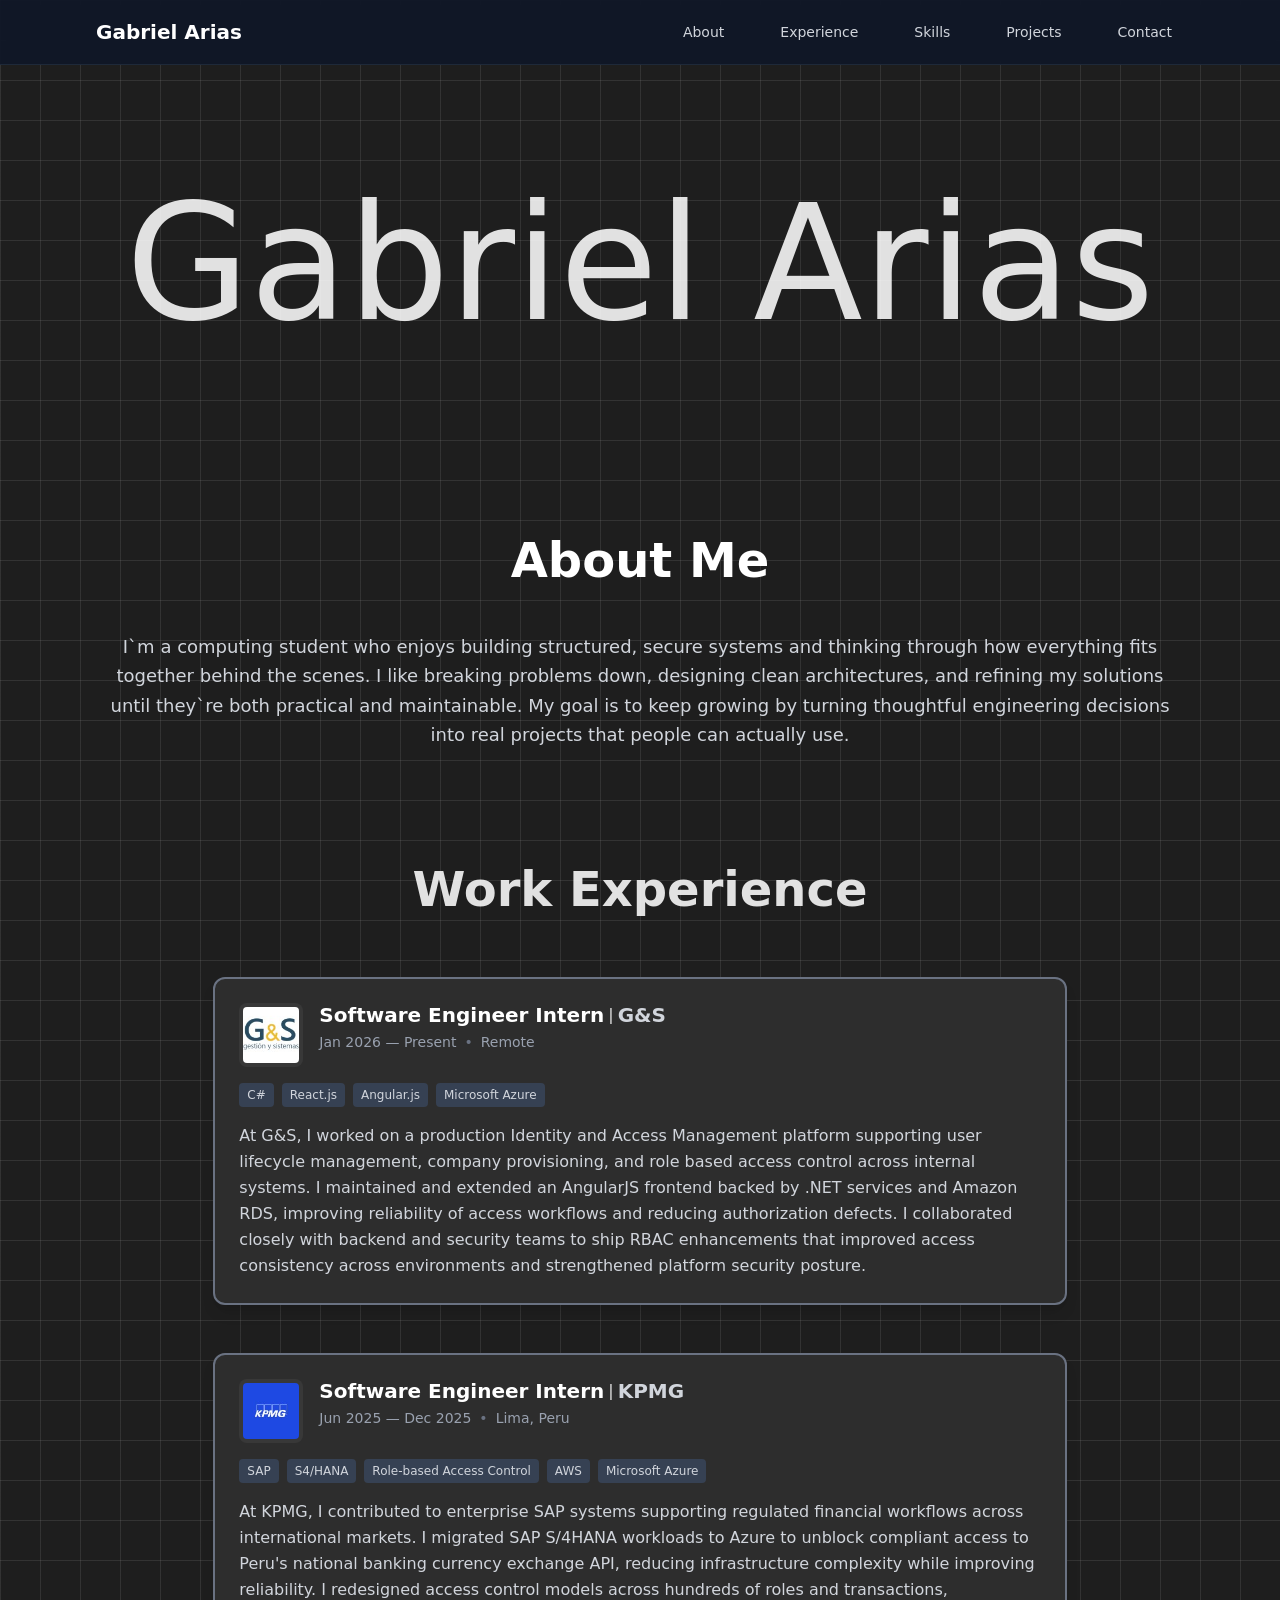
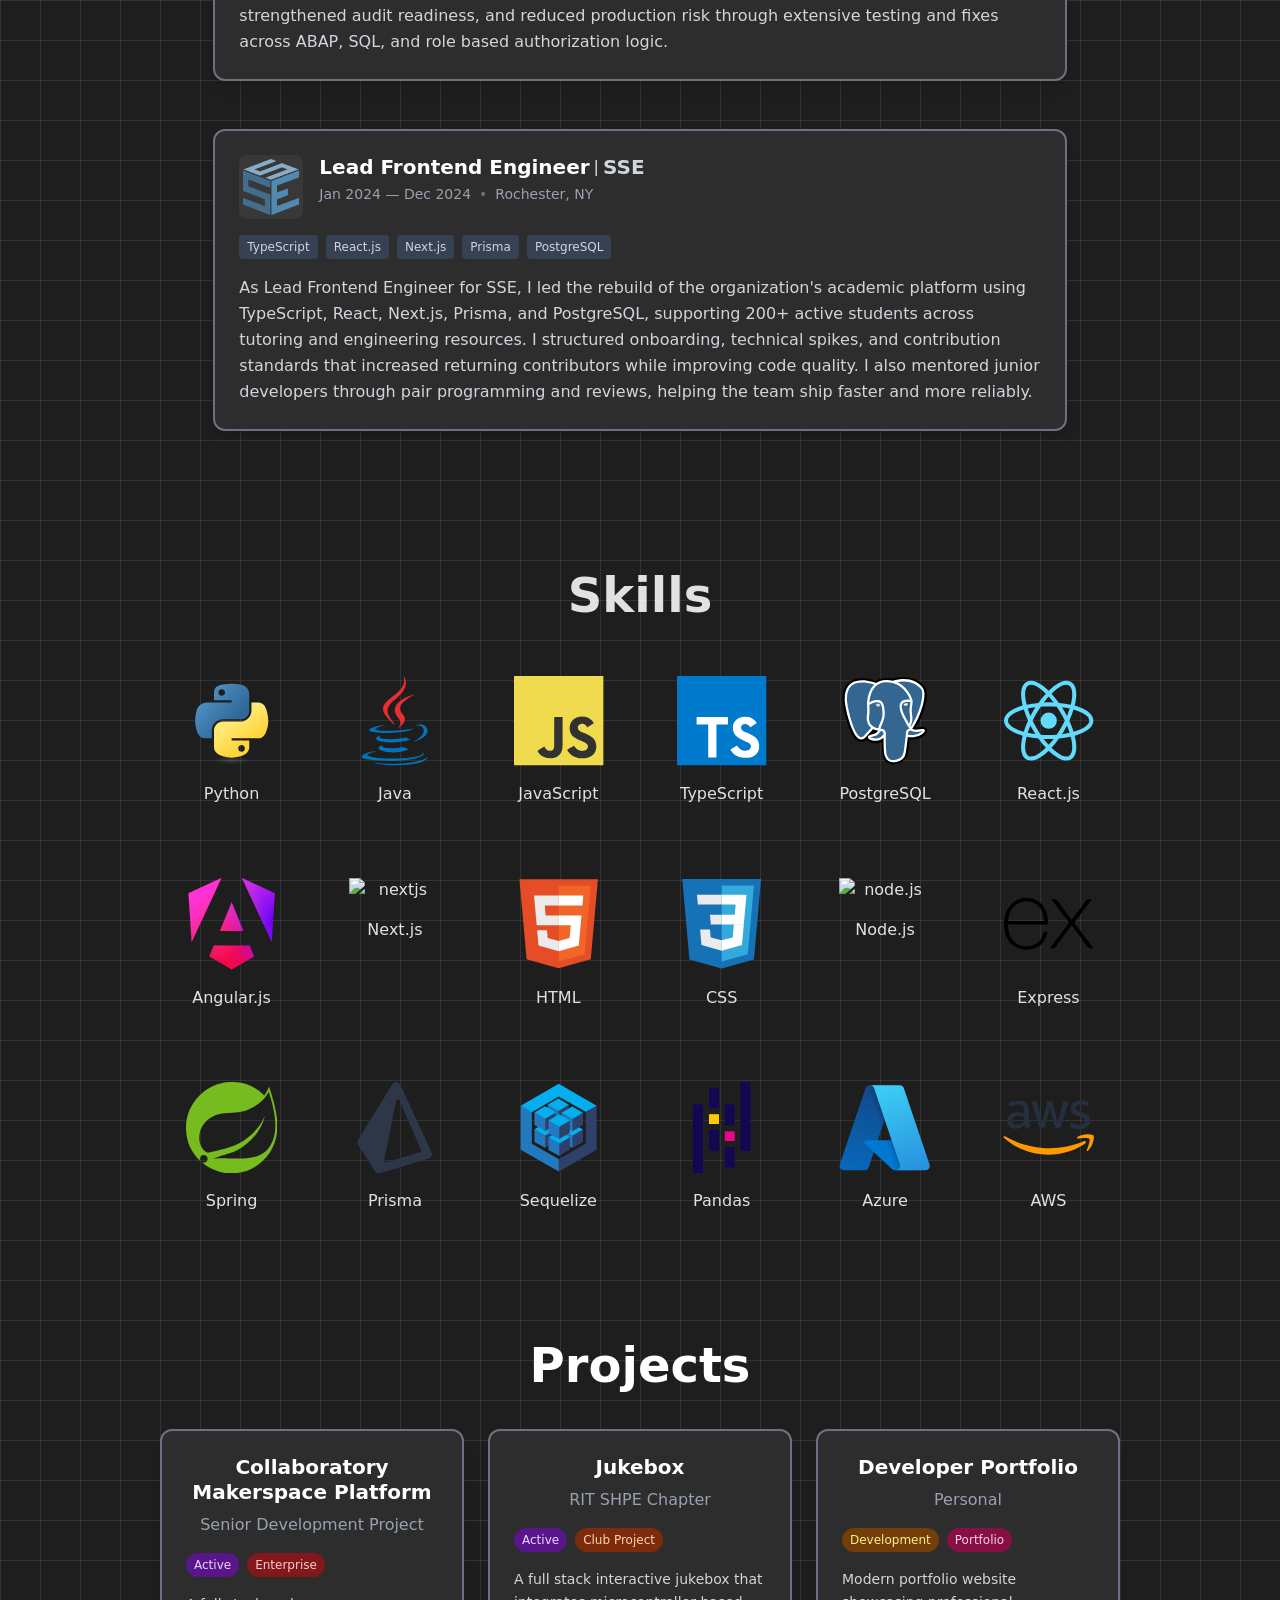
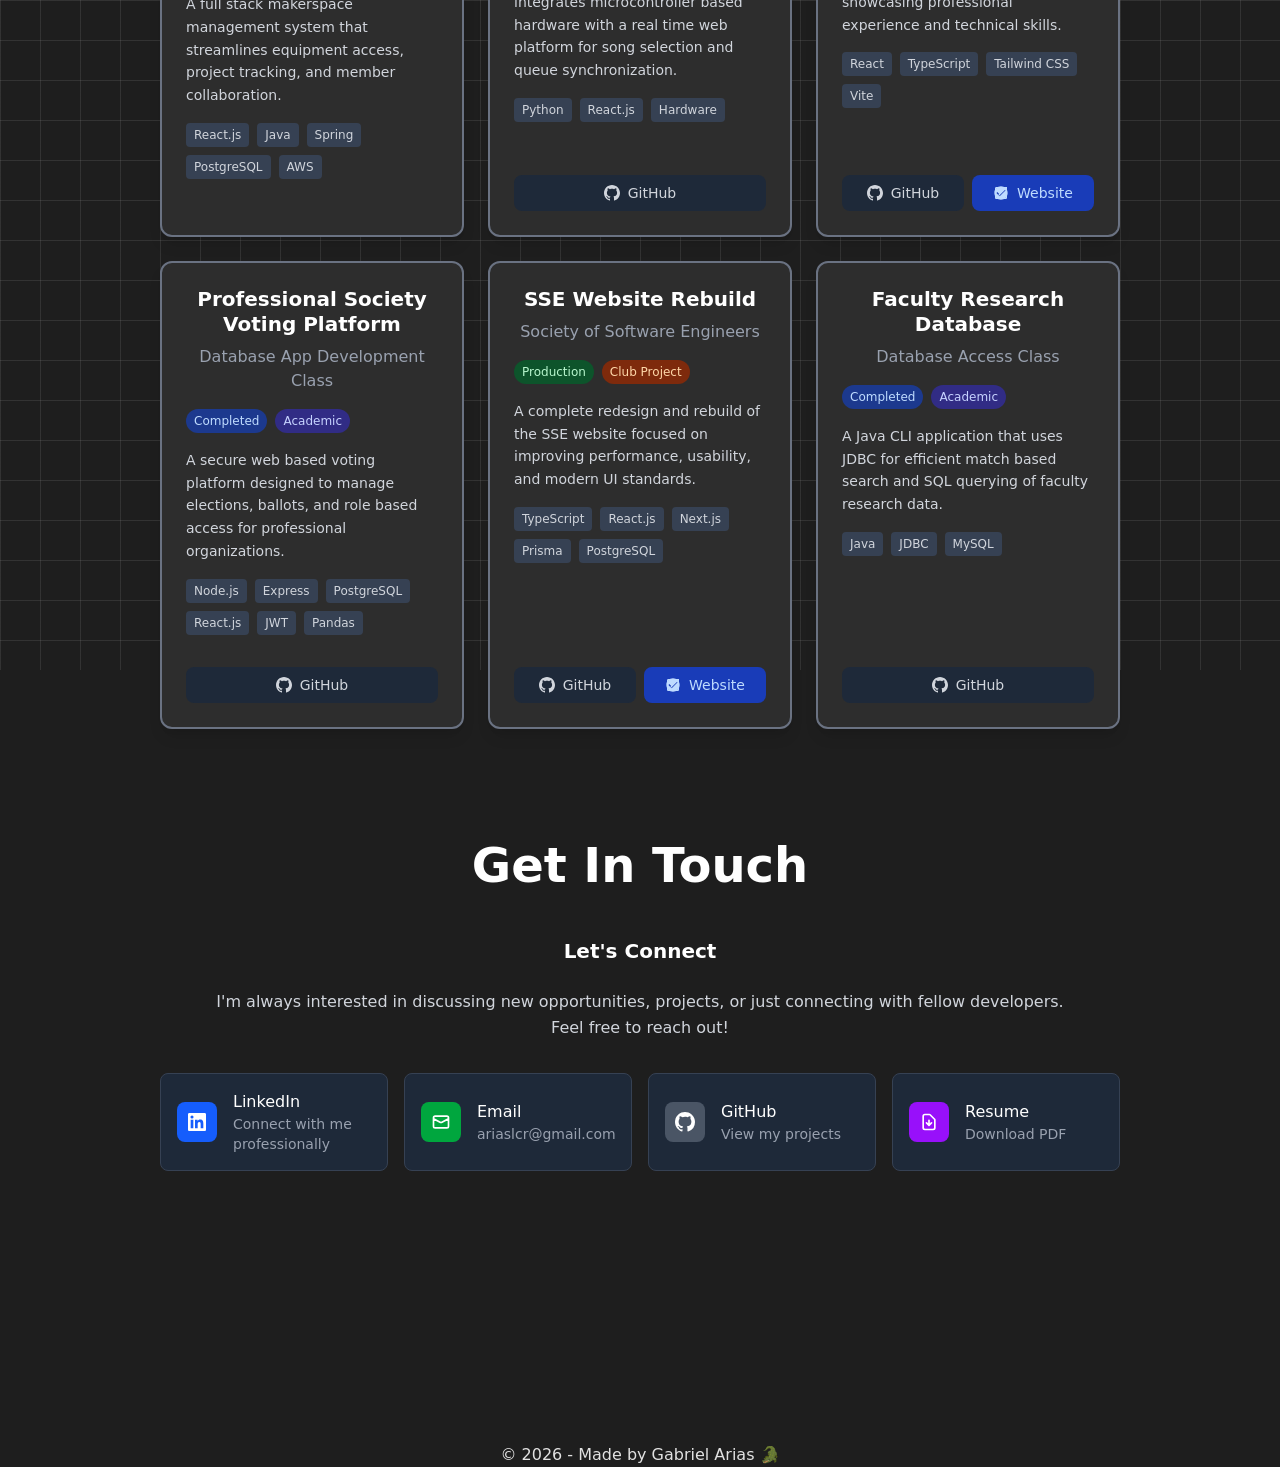
==== commit 8cf9165a: "redeploy" ====
--- a/index.html
+++ b/index.html
@@ -5,8 +5,8 @@
     <link rel="icon" type="image/svg+xml" href="/alligator.svg" />
     <meta name="viewport" content="width=device-width, initial-scale=1.0" />
     <title>Gabriel Arias</title>
-    <script type="module" crossorigin src="/assets/index-BwYbSe_Q.js"></script>
-    <link rel="stylesheet" crossorigin href="/assets/index-srq5S0QE.css">
+    <script type="module" crossorigin src="/assets/index-vsfGMGb3.js"></script>
+    <link rel="stylesheet" crossorigin href="/assets/index-Bk37UHd7.css">
   </head>
   <body class="grid-background">
     <div id="root"></div>
--- a/assets/index-Bk37UHd7.css
+++ b/assets/index-Bk37UHd7.css
@@ -0,0 +1 @@
+@layer properties{@supports (((-webkit-hyphens:none)) and (not (margin-trim:inline))) or ((-moz-orient:inline) and (not (color:rgb(from red r g b)))){*,:before,:after,::backdrop{--tw-rotate-x:initial;--tw-rotate-y:initial;--tw-rotate-z:initial;--tw-skew-x:initial;--tw-skew-y:initial;--tw-space-y-reverse:0;--tw-space-x-reverse:0;--tw-border-style:solid;--tw-leading:initial;--tw-font-weight:initial;--tw-shadow:0 0 #0000;--tw-shadow-color:initial;--tw-shadow-alpha:100%;--tw-inset-shadow:0 0 #0000;--tw-inset-shadow-color:initial;--tw-inset-shadow-alpha:100%;--tw-ring-color:initial;--tw-ring-shadow:0 0 #0000;--tw-inset-ring-color:initial;--tw-inset-ring-shadow:0 0 #0000;--tw-ring-inset:initial;--tw-ring-offset-width:0px;--tw-ring-offset-color:#fff;--tw-ring-offset-shadow:0 0 #0000;--tw-backdrop-blur:initial;--tw-backdrop-brightness:initial;--tw-backdrop-contrast:initial;--tw-backdrop-grayscale:initial;--tw-backdrop-hue-rotate:initial;--tw-backdrop-invert:initial;--tw-backdrop-opacity:initial;--tw-backdrop-saturate:initial;--tw-backdrop-sepia:initial}}}@font-face{font-family:sketch-written;src:url(./src/fonts/Sketch-Written.ttf)}@layer theme{:root,:host{--font-sans:ui-sans-serif,system-ui,sans-serif,"Apple Color Emoji","Segoe UI Emoji","Segoe UI Symbol","Noto Color Emoji";--font-mono:ui-monospace,SFMono-Regular,Menlo,Monaco,Consolas,"Liberation Mono","Courier New",monospace;--color-red-200:oklch(88.5% .062 18.334);--color-red-900:oklch(39.6% .141 25.723);--color-orange-200:oklch(90.1% .076 70.697);--color-orange-400:oklch(75% .183 55.934);--color-orange-500:oklch(70.5% .213 47.604);--color-orange-900:oklch(40.8% .123 38.172);--color-yellow-200:oklch(94.5% .129 101.54);--color-yellow-900:oklch(42.1% .095 57.708);--color-green-200:oklch(92.5% .084 155.995);--color-green-400:oklch(79.2% .209 151.711);--color-green-500:oklch(72.3% .219 149.579);--color-green-600:oklch(62.7% .194 149.214);--color-green-900:oklch(39.3% .095 152.535);--color-blue-200:oklch(88.2% .059 254.128);--color-blue-400:oklch(70.7% .165 254.624);--color-blue-500:oklch(62.3% .214 259.815);--color-blue-600:oklch(54.6% .245 262.881);--color-blue-700:oklch(48.8% .243 264.376);--color-blue-800:oklch(42.4% .199 265.638);--color-blue-900:oklch(37.9% .146 265.522);--color-indigo-200:oklch(87% .065 274.039);--color-indigo-900:oklch(35.9% .144 278.697);--color-purple-200:oklch(90.2% .063 306.703);--color-purple-400:oklch(71.4% .203 305.504);--color-purple-500:oklch(62.7% .265 303.9);--color-purple-600:oklch(55.8% .288 302.321);--color-purple-900:oklch(38.1% .176 304.987);--color-pink-200:oklch(89.9% .061 343.231);--color-pink-900:oklch(40.8% .153 2.432);--color-gray-300:oklch(87.2% .01 258.338);--color-gray-400:oklch(70.7% .022 261.325);--color-gray-500:oklch(55.1% .027 264.364);--color-gray-600:oklch(44.6% .03 256.802);--color-gray-700:oklch(37.3% .034 259.733);--color-gray-800:oklch(27.8% .033 256.848);--color-gray-900:oklch(21% .034 264.665);--color-white:#fff;--spacing:.25rem;--container-5xl:64rem;--container-6xl:72rem;--text-xs:.75rem;--text-xs--line-height:calc(1/.75);--text-sm:.875rem;--text-sm--line-height:calc(1.25/.875);--text-base:1rem;--text-base--line-height: 1.5 ;--text-lg:1.125rem;--text-lg--line-height:calc(1.75/1.125);--text-xl:1.25rem;--text-xl--line-height:calc(1.75/1.25);--text-5xl:3rem;--text-5xl--line-height:1;--font-weight-medium:500;--font-weight-semibold:600;--font-weight-bold:700;--leading-tight:1.25;--leading-relaxed:1.625;--radius-md:.375rem;--radius-lg:.5rem;--radius-xl:.75rem;--radius-2xl:1rem;--blur-sm:8px;--default-transition-duration:.15s;--default-transition-timing-function:cubic-bezier(.4,0,.2,1);--default-font-family:var(--font-sans);--default-mono-font-family:var(--font-mono);--font-sketch-written:sketch-written,"sans-serif"}}@layer base{*,:after,:before,::backdrop{box-sizing:border-box;border:0 solid;margin:0;padding:0}::file-selector-button{box-sizing:border-box;border:0 solid;margin:0;padding:0}html,:host{-webkit-text-size-adjust:100%;tab-size:4;line-height:1.5;font-family:var(--default-font-family,ui-sans-serif,system-ui,sans-serif,"Apple Color Emoji","Segoe UI Emoji","Segoe UI Symbol","Noto Color Emoji");font-feature-settings:var(--default-font-feature-settings,normal);font-variation-settings:var(--default-font-variation-settings,normal);-webkit-tap-highlight-color:transparent}hr{height:0;color:inherit;border-top-width:1px}abbr:where([title]){-webkit-text-decoration:underline dotted;text-decoration:underline dotted}h1,h2,h3,h4,h5,h6{font-size:inherit;font-weight:inherit}a{color:inherit;-webkit-text-decoration:inherit;text-decoration:inherit}b,strong{font-weight:bolder}code,kbd,samp,pre{font-family:var(--default-mono-font-family,ui-monospace,SFMono-Regular,Menlo,Monaco,Consolas,"Liberation Mono","Courier New",monospace);font-feature-settings:var(--default-mono-font-feature-settings,normal);font-variation-settings:var(--default-mono-font-variation-settings,normal);font-size:1em}small{font-size:80%}sub,sup{vertical-align:baseline;font-size:75%;line-height:0;position:relative}sub{bottom:-.25em}sup{top:-.5em}table{text-indent:0;border-color:inherit;border-collapse:collapse}:-moz-focusring{outline:auto}progress{vertical-align:baseline}summary{display:list-item}ol,ul,menu{list-style:none}img,svg,video,canvas,audio,iframe,embed,object{vertical-align:middle;display:block}img,video{max-width:100%;height:auto}button,input,select,optgroup,textarea{font:inherit;font-feature-settings:inherit;font-variation-settings:inherit;letter-spacing:inherit;color:inherit;opacity:1;background-color:#0000;border-radius:0}::file-selector-button{font:inherit;font-feature-settings:inherit;font-variation-settings:inherit;letter-spacing:inherit;color:inherit;opacity:1;background-color:#0000;border-radius:0}:where(select:is([multiple],[size])) optgroup{font-weight:bolder}:where(select:is([multiple],[size])) optgroup option{padding-inline-start:20px}::file-selector-button{margin-inline-end:4px}::placeholder{opacity:1}@supports (not ((-webkit-appearance:-apple-pay-button))) or (contain-intrinsic-size:1px){::placeholder{color:currentColor}@supports (color:color-mix(in lab,red,red)){::placeholder{color:color-mix(in oklab,currentcolor 50%,transparent)}}}textarea{resize:vertical}::-webkit-search-decoration{-webkit-appearance:none}::-webkit-date-and-time-value{min-height:1lh;text-align:inherit}::-webkit-datetime-edit{display:inline-flex}::-webkit-datetime-edit-fields-wrapper{padding:0}::-webkit-datetime-edit{padding-block:0}::-webkit-datetime-edit-year-field{padding-block:0}::-webkit-datetime-edit-month-field{padding-block:0}::-webkit-datetime-edit-day-field{padding-block:0}::-webkit-datetime-edit-hour-field{padding-block:0}::-webkit-datetime-edit-minute-field{padding-block:0}::-webkit-datetime-edit-second-field{padding-block:0}::-webkit-datetime-edit-millisecond-field{padding-block:0}::-webkit-datetime-edit-meridiem-field{padding-block:0}::-webkit-calendar-picker-indicator{line-height:1}:-moz-ui-invalid{box-shadow:none}button,input:where([type=button],[type=reset],[type=submit]){appearance:button}::file-selector-button{appearance:button}::-webkit-inner-spin-button{height:auto}::-webkit-outer-spin-button{height:auto}[hidden]:where(:not([hidden=until-found])){display:none!important}}@layer components;@layer utilities{.sr-only{clip-path:inset(50%);white-space:nowrap;border-width:0;width:1px;height:1px;margin:-1px;padding:0;position:absolute;overflow:hidden}.fixed{position:fixed}.top-0{top:calc(var(--spacing)*0)}.right-0{right:calc(var(--spacing)*0)}.left-0{left:calc(var(--spacing)*0)}.z-50{z-index:50}.m-4{margin:calc(var(--spacing)*4)}.mx-auto{margin-inline:auto}.my-1{margin-block:calc(var(--spacing)*1)}.my-4{margin-block:calc(var(--spacing)*4)}.mt-4{margin-top:calc(var(--spacing)*4)}.mt-50{margin-top:calc(var(--spacing)*50)}.mt-auto{margin-top:auto}.mr-1{margin-right:calc(var(--spacing)*1)}.mb-1{margin-bottom:calc(var(--spacing)*1)}.mb-2{margin-bottom:calc(var(--spacing)*2)}.mb-3{margin-bottom:calc(var(--spacing)*3)}.mb-4{margin-bottom:calc(var(--spacing)*4)}.mb-6{margin-bottom:calc(var(--spacing)*6)}.mb-8{margin-bottom:calc(var(--spacing)*8)}.mb-10{margin-bottom:calc(var(--spacing)*10)}.ml-1{margin-left:calc(var(--spacing)*1)}.ml-10{margin-left:calc(var(--spacing)*10)}.block{display:block}.flex{display:flex}.grid{display:grid}.hidden{display:none}.inline{display:inline}.inline-flex{display:inline-flex}.h-4{height:calc(var(--spacing)*4)}.h-5{height:calc(var(--spacing)*5)}.h-6{height:calc(var(--spacing)*6)}.h-8{height:calc(var(--spacing)*8)}.h-10{height:calc(var(--spacing)*10)}.h-12{height:calc(var(--spacing)*12)}.h-16{height:calc(var(--spacing)*16)}.h-64{height:calc(var(--spacing)*64)}.h-68{height:calc(var(--spacing)*68)}.h-full{height:100%}.w-4{width:calc(var(--spacing)*4)}.w-4\/5{width:80%}.w-5{width:calc(var(--spacing)*5)}.w-6{width:calc(var(--spacing)*6)}.w-8{width:calc(var(--spacing)*8)}.w-10{width:calc(var(--spacing)*10)}.w-12{width:calc(var(--spacing)*12)}.w-16{width:calc(var(--spacing)*16)}.w-64{width:calc(var(--spacing)*64)}.w-68{width:calc(var(--spacing)*68)}.w-full{width:100%}.max-w-5xl{max-width:var(--container-5xl)}.max-w-6xl{max-width:var(--container-6xl)}.min-w-0{min-width:calc(var(--spacing)*0)}.flex-1{flex:1}.shrink-0{flex-shrink:0}.transform{transform:var(--tw-rotate-x,)var(--tw-rotate-y,)var(--tw-rotate-z,)var(--tw-skew-x,)var(--tw-skew-y,)}.grid-cols-1{grid-template-columns:repeat(1,minmax(0,1fr))}.grid-cols-3{grid-template-columns:repeat(3,minmax(0,1fr))}.flex-col{flex-direction:column}.flex-wrap{flex-wrap:wrap}.place-items-center{place-items:center}.items-baseline{align-items:baseline}.items-center{align-items:center}.items-end{align-items:flex-end}.items-start{align-items:flex-start}.justify-between{justify-content:space-between}.justify-center{justify-content:center}.justify-start{justify-content:flex-start}.gap-1{gap:calc(var(--spacing)*1)}.gap-2{gap:calc(var(--spacing)*2)}.gap-3{gap:calc(var(--spacing)*3)}.gap-4{gap:calc(var(--spacing)*4)}.gap-6{gap:calc(var(--spacing)*6)}.gap-8{gap:calc(var(--spacing)*8)}.gap-10{gap:calc(var(--spacing)*10)}:where(.space-y-1>:not(:last-child)){--tw-space-y-reverse:0;margin-block-start:calc(calc(var(--spacing)*1)*var(--tw-space-y-reverse));margin-block-end:calc(calc(var(--spacing)*1)*calc(1 - var(--tw-space-y-reverse)))}:where(.space-y-4>:not(:last-child)){--tw-space-y-reverse:0;margin-block-start:calc(calc(var(--spacing)*4)*var(--tw-space-y-reverse));margin-block-end:calc(calc(var(--spacing)*4)*calc(1 - var(--tw-space-y-reverse)))}:where(.space-y-8>:not(:last-child)){--tw-space-y-reverse:0;margin-block-start:calc(calc(var(--spacing)*8)*var(--tw-space-y-reverse));margin-block-end:calc(calc(var(--spacing)*8)*calc(1 - var(--tw-space-y-reverse)))}:where(.space-x-8>:not(:last-child)){--tw-space-x-reverse:0;margin-inline-start:calc(calc(var(--spacing)*8)*var(--tw-space-x-reverse));margin-inline-end:calc(calc(var(--spacing)*8)*calc(1 - var(--tw-space-x-reverse)))}.rounded{border-radius:.25rem}.rounded-2xl{border-radius:var(--radius-2xl)}.rounded-full{border-radius:3.40282e38px}.rounded-lg{border-radius:var(--radius-lg)}.rounded-md{border-radius:var(--radius-md)}.rounded-xl{border-radius:var(--radius-xl)}.border{border-style:var(--tw-border-style);border-width:1px}.border-2{border-style:var(--tw-border-style);border-width:2px}.border-t{border-top-style:var(--tw-border-style);border-top-width:1px}.border-b{border-bottom-style:var(--tw-border-style);border-bottom-width:1px}.border-gray-500{border-color:var(--color-gray-500)}.border-gray-600{border-color:var(--color-gray-600)}.border-gray-700{border-color:var(--color-gray-700)}.border-gray-800{border-color:var(--color-gray-800)}.bg-\[\#2d2d2d\]{background-color:#2d2d2d}.bg-blue-600{background-color:var(--color-blue-600)}.bg-blue-800{background-color:var(--color-blue-800)}.bg-blue-900{background-color:var(--color-blue-900)}.bg-gray-600{background-color:var(--color-gray-600)}.bg-gray-700{background-color:var(--color-gray-700)}.bg-gray-800{background-color:var(--color-gray-800)}.bg-gray-900{background-color:var(--color-gray-900)}.bg-gray-900\/95{background-color:#101828f2}@supports (color:color-mix(in lab,red,red)){.bg-gray-900\/95{background-color:color-mix(in oklab,var(--color-gray-900)95%,transparent)}}.bg-green-600{background-color:var(--color-green-600)}.bg-green-900{background-color:var(--color-green-900)}.bg-indigo-900{background-color:var(--color-indigo-900)}.bg-orange-900{background-color:var(--color-orange-900)}.bg-pink-900{background-color:var(--color-pink-900)}.bg-purple-600{background-color:var(--color-purple-600)}.bg-purple-900{background-color:var(--color-purple-900)}.bg-red-900{background-color:var(--color-red-900)}.bg-white\/5{background-color:#ffffff0d}@supports (color:color-mix(in lab,red,red)){.bg-white\/5{background-color:color-mix(in oklab,var(--color-white)5%,transparent)}}.bg-yellow-900{background-color:var(--color-yellow-900)}.object-contain{object-fit:contain}.p-1{padding:calc(var(--spacing)*1)}.p-2{padding:calc(var(--spacing)*2)}.p-4{padding:calc(var(--spacing)*4)}.p-6{padding:calc(var(--spacing)*6)}.px-2{padding-inline:calc(var(--spacing)*2)}.px-3{padding-inline:calc(var(--spacing)*3)}.px-4{padding-inline:calc(var(--spacing)*4)}.py-1{padding-block:calc(var(--spacing)*1)}.py-2{padding-block:calc(var(--spacing)*2)}.py-18{padding-block:calc(var(--spacing)*18)}.py-20{padding-block:calc(var(--spacing)*20)}.pt-2{padding-top:calc(var(--spacing)*2)}.pt-4{padding-top:calc(var(--spacing)*4)}.pt-16{padding-top:calc(var(--spacing)*16)}.pt-18{padding-top:calc(var(--spacing)*18)}.pb-3{padding-bottom:calc(var(--spacing)*3)}.text-center{text-align:center}.text-left{text-align:left}.font-sketch-written{font-family:var(--font-sketch-written)}.text-5xl{font-size:var(--text-5xl);line-height:var(--tw-leading,var(--text-5xl--line-height))}.text-base{font-size:var(--text-base);line-height:var(--tw-leading,var(--text-base--line-height))}.text-lg{font-size:var(--text-lg);line-height:var(--tw-leading,var(--text-lg--line-height))}.text-sm{font-size:var(--text-sm);line-height:var(--tw-leading,var(--text-sm--line-height))}.text-xl{font-size:var(--text-xl);line-height:var(--tw-leading,var(--text-xl--line-height))}.text-xs{font-size:var(--text-xs);line-height:var(--tw-leading,var(--text-xs--line-height))}.text-\[6\.5rem\]{font-size:6.5rem}.leading-relaxed{--tw-leading:var(--leading-relaxed);line-height:var(--leading-relaxed)}.leading-tight{--tw-leading:var(--leading-tight);line-height:var(--leading-tight)}.font-bold{--tw-font-weight:var(--font-weight-bold);font-weight:var(--font-weight-bold)}.font-medium{--tw-font-weight:var(--font-weight-medium);font-weight:var(--font-weight-medium)}.font-semibold{--tw-font-weight:var(--font-weight-semibold);font-weight:var(--font-weight-semibold)}.text-blue-200{color:var(--color-blue-200)}.text-gray-300{color:var(--color-gray-300)}.text-gray-400{color:var(--color-gray-400)}.text-gray-500{color:var(--color-gray-500)}.text-green-200{color:var(--color-green-200)}.text-indigo-200{color:var(--color-indigo-200)}.text-orange-200{color:var(--color-orange-200)}.text-pink-200{color:var(--color-pink-200)}.text-purple-200{color:var(--color-purple-200)}.text-red-200{color:var(--color-red-200)}.text-white{color:var(--color-white)}.text-yellow-200{color:var(--color-yellow-200)}.shadow-lg{--tw-shadow:0 10px 15px -3px var(--tw-shadow-color,#0000001a),0 4px 6px -4px var(--tw-shadow-color,#0000001a);box-shadow:var(--tw-inset-shadow),var(--tw-inset-ring-shadow),var(--tw-ring-offset-shadow),var(--tw-ring-shadow),var(--tw-shadow)}.backdrop-blur-sm{--tw-backdrop-blur:blur(var(--blur-sm));-webkit-backdrop-filter:var(--tw-backdrop-blur,)var(--tw-backdrop-brightness,)var(--tw-backdrop-contrast,)var(--tw-backdrop-grayscale,)var(--tw-backdrop-hue-rotate,)var(--tw-backdrop-invert,)var(--tw-backdrop-opacity,)var(--tw-backdrop-saturate,)var(--tw-backdrop-sepia,);backdrop-filter:var(--tw-backdrop-blur,)var(--tw-backdrop-brightness,)var(--tw-backdrop-contrast,)var(--tw-backdrop-grayscale,)var(--tw-backdrop-hue-rotate,)var(--tw-backdrop-invert,)var(--tw-backdrop-opacity,)var(--tw-backdrop-saturate,)var(--tw-backdrop-sepia,)}.transition-all{transition-property:all;transition-timing-function:var(--tw-ease,var(--default-transition-timing-function));transition-duration:var(--tw-duration,var(--default-transition-duration))}.transition-colors{transition-property:color,background-color,border-color,outline-color,text-decoration-color,fill,stroke,--tw-gradient-from,--tw-gradient-via,--tw-gradient-to;transition-timing-function:var(--tw-ease,var(--default-transition-timing-function));transition-duration:var(--tw-duration,var(--default-transition-duration))}@media(hover:hover){.group-hover\:bg-blue-500:is(:where(.group):hover *){background-color:var(--color-blue-500)}.group-hover\:bg-gray-500:is(:where(.group):hover *){background-color:var(--color-gray-500)}.group-hover\:bg-green-500:is(:where(.group):hover *){background-color:var(--color-green-500)}.group-hover\:bg-purple-500:is(:where(.group):hover *){background-color:var(--color-purple-500)}.group-hover\:text-blue-400:is(:where(.group):hover *){color:var(--color-blue-400)}.group-hover\:text-green-400:is(:where(.group):hover *){color:var(--color-green-400)}.group-hover\:text-orange-400:is(:where(.group):hover *){color:var(--color-orange-400)}.group-hover\:text-purple-400:is(:where(.group):hover *){color:var(--color-purple-400)}.hover\:border-blue-500:hover{border-color:var(--color-blue-500)}.hover\:border-green-500:hover{border-color:var(--color-green-500)}.hover\:border-orange-500:hover{border-color:var(--color-orange-500)}.hover\:border-purple-500:hover{border-color:var(--color-purple-500)}.hover\:bg-\[\#353535\]:hover{background-color:#353535}.hover\:bg-blue-700:hover{background-color:var(--color-blue-700)}.hover\:bg-gray-700:hover{background-color:var(--color-gray-700)}.hover\:text-blue-400:hover{color:var(--color-blue-400)}.hover\:text-white:hover{color:var(--color-white)}}@media(min-width:40rem){.sm\:my-6{margin-block:calc(var(--spacing)*6)}.sm\:inline{display:inline}.sm\:h-14{height:calc(var(--spacing)*14)}.sm\:w-2\/3{width:66.6667%}.sm\:w-3\/4{width:75%}.sm\:w-14{width:calc(var(--spacing)*14)}.sm\:grid-cols-4{grid-template-columns:repeat(4,minmax(0,1fr))}.sm\:flex-row{flex-direction:row}.sm\:items-center{align-items:center}.sm\:gap-2{gap:calc(var(--spacing)*2)}.sm\:gap-4{gap:calc(var(--spacing)*4)}.sm\:p-6{padding:calc(var(--spacing)*6)}.sm\:px-3{padding-inline:calc(var(--spacing)*3)}.sm\:px-6{padding-inline:calc(var(--spacing)*6)}.sm\:text-base{font-size:var(--text-base);line-height:var(--tw-leading,var(--text-base--line-height))}.sm\:text-xl{font-size:var(--text-xl);line-height:var(--tw-leading,var(--text-xl--line-height))}.sm\:text-\[8rem\]{font-size:8rem}}@media(min-width:48rem){.md\:mb-12{margin-bottom:calc(var(--spacing)*12)}.md\:block{display:block}.md\:flex{display:flex}.md\:hidden{display:none}.md\:grid-cols-1{grid-template-columns:repeat(1,minmax(0,1fr))}.md\:grid-cols-2{grid-template-columns:repeat(2,minmax(0,1fr))}.md\:grid-cols-4{grid-template-columns:repeat(4,minmax(0,1fr))}.md\:grid-cols-5{grid-template-columns:repeat(5,minmax(0,1fr))}.md\:gap-12{gap:calc(var(--spacing)*12)}.md\:text-\[10rem\]{font-size:10rem}}@media(min-width:64rem){.lg\:h-16{height:calc(var(--spacing)*16)}.lg\:h-80{height:calc(var(--spacing)*80)}.lg\:w-16{width:calc(var(--spacing)*16)}.lg\:w-80{width:calc(var(--spacing)*80)}.lg\:grid-cols-3{grid-template-columns:repeat(3,minmax(0,1fr))}.lg\:grid-cols-6{grid-template-columns:repeat(6,minmax(0,1fr))}.lg\:gap-12{gap:calc(var(--spacing)*12)}.lg\:px-8{padding-inline:calc(var(--spacing)*8)}.lg\:text-lg{font-size:var(--text-lg);line-height:var(--tw-leading,var(--text-lg--line-height))}}}*{scrollbar-width:none;scroll-behavior:smooth}::-webkit-scrollbar{display:none}:root{color-scheme:light dark;color:#ffffffde;font-synthesis:none;text-rendering:optimizeLegibility;-webkit-font-smoothing:antialiased;-moz-osx-font-smoothing:grayscale;background-color:#1e1e1e;width:100%;height:100%;font-family:system-ui,Avenir,Helvetica,Arial,sans-serif;font-weight:400;line-height:1.5}body{place-items:center;width:100%;height:100%;display:flex}@layer properties{@supports (((-webkit-hyphens:none)) and (not (margin-trim:inline))) or ((-moz-orient:inline) and (not (color:rgb(from red r g b)))){*,:before,:after,::backdrop{--tw-rotate-x:initial;--tw-rotate-y:initial;--tw-rotate-z:initial;--tw-skew-x:initial;--tw-skew-y:initial;--tw-space-y-reverse:0;--tw-space-x-reverse:0;--tw-border-style:solid;--tw-leading:initial;--tw-font-weight:initial;--tw-shadow:0 0 #0000;--tw-shadow-color:initial;--tw-shadow-alpha:100%;--tw-inset-shadow:0 0 #0000;--tw-inset-shadow-color:initial;--tw-inset-shadow-alpha:100%;--tw-ring-color:initial;--tw-ring-shadow:0 0 #0000;--tw-inset-ring-color:initial;--tw-inset-ring-shadow:0 0 #0000;--tw-ring-inset:initial;--tw-ring-offset-width:0px;--tw-ring-offset-color:#fff;--tw-ring-offset-shadow:0 0 #0000;--tw-backdrop-blur:initial;--tw-backdrop-brightness:initial;--tw-backdrop-contrast:initial;--tw-backdrop-grayscale:initial;--tw-backdrop-hue-rotate:initial;--tw-backdrop-invert:initial;--tw-backdrop-opacity:initial;--tw-backdrop-saturate:initial;--tw-backdrop-sepia:initial}}}@layer theme{:root,:host{--font-sans:ui-sans-serif,system-ui,sans-serif,"Apple Color Emoji","Segoe UI Emoji","Segoe UI Symbol","Noto Color Emoji";--font-mono:ui-monospace,SFMono-Regular,Menlo,Monaco,Consolas,"Liberation Mono","Courier New",monospace;--color-red-200:oklch(88.5% .062 18.334);--color-red-900:oklch(39.6% .141 25.723);--color-orange-200:oklch(90.1% .076 70.697);--color-orange-400:oklch(75% .183 55.934);--color-orange-500:oklch(70.5% .213 47.604);--color-orange-900:oklch(40.8% .123 38.172);--color-yellow-200:oklch(94.5% .129 101.54);--color-yellow-900:oklch(42.1% .095 57.708);--color-green-200:oklch(92.5% .084 155.995);--color-green-400:oklch(79.2% .209 151.711);--color-green-500:oklch(72.3% .219 149.579);--color-green-600:oklch(62.7% .194 149.214);--color-green-900:oklch(39.3% .095 152.535);--color-blue-200:oklch(88.2% .059 254.128);--color-blue-400:oklch(70.7% .165 254.624);--color-blue-500:oklch(62.3% .214 259.815);--color-blue-600:oklch(54.6% .245 262.881);--color-blue-700:oklch(48.8% .243 264.376);--color-blue-800:oklch(42.4% .199 265.638);--color-blue-900:oklch(37.9% .146 265.522);--color-indigo-200:oklch(87% .065 274.039);--color-indigo-900:oklch(35.9% .144 278.697);--color-purple-200:oklch(90.2% .063 306.703);--color-purple-400:oklch(71.4% .203 305.504);--color-purple-500:oklch(62.7% .265 303.9);--color-purple-600:oklch(55.8% .288 302.321);--color-purple-900:oklch(38.1% .176 304.987);--color-pink-200:oklch(89.9% .061 343.231);--color-pink-900:oklch(40.8% .153 2.432);--color-gray-300:oklch(87.2% .01 258.338);--color-gray-400:oklch(70.7% .022 261.325);--color-gray-500:oklch(55.1% .027 264.364);--color-gray-600:oklch(44.6% .03 256.802);--color-gray-700:oklch(37.3% .034 259.733);--color-gray-800:oklch(27.8% .033 256.848);--color-gray-900:oklch(21% .034 264.665);--color-white:#fff;--spacing:.25rem;--container-5xl:64rem;--container-6xl:72rem;--text-xs:.75rem;--text-xs--line-height:calc(1/.75);--text-sm:.875rem;--text-sm--line-height:calc(1.25/.875);--text-base:1rem;--text-base--line-height: 1.5 ;--text-lg:1.125rem;--text-lg--line-height:calc(1.75/1.125);--text-xl:1.25rem;--text-xl--line-height:calc(1.75/1.25);--text-5xl:3rem;--text-5xl--line-height:1;--font-weight-medium:500;--font-weight-semibold:600;--font-weight-bold:700;--leading-tight:1.25;--leading-relaxed:1.625;--radius-md:.375rem;--radius-lg:.5rem;--radius-xl:.75rem;--radius-2xl:1rem;--blur-sm:8px;--default-transition-duration:.15s;--default-transition-timing-function:cubic-bezier(.4,0,.2,1);--default-font-family:var(--font-sans);--default-mono-font-family:var(--font-mono)}}@layer base{*,:after,:before,::backdrop{box-sizing:border-box;border:0 solid;margin:0;padding:0}::file-selector-button{box-sizing:border-box;border:0 solid;margin:0;padding:0}html,:host{-webkit-text-size-adjust:100%;tab-size:4;line-height:1.5;font-family:var(--default-font-family,ui-sans-serif,system-ui,sans-serif,"Apple Color Emoji","Segoe UI Emoji","Segoe UI Symbol","Noto Color Emoji");font-feature-settings:var(--default-font-feature-settings,normal);font-variation-settings:var(--default-font-variation-settings,normal);-webkit-tap-highlight-color:transparent}hr{height:0;color:inherit;border-top-width:1px}abbr:where([title]){-webkit-text-decoration:underline dotted;text-decoration:underline dotted}h1,h2,h3,h4,h5,h6{font-size:inherit;font-weight:inherit}a{color:inherit;-webkit-text-decoration:inherit;text-decoration:inherit}b,strong{font-weight:bolder}code,kbd,samp,pre{font-family:var(--default-mono-font-family,ui-monospace,SFMono-Regular,Menlo,Monaco,Consolas,"Liberation Mono","Courier New",monospace);font-feature-settings:var(--default-mono-font-feature-settings,normal);font-variation-settings:var(--default-mono-font-variation-settings,normal);font-size:1em}small{font-size:80%}sub,sup{vertical-align:baseline;font-size:75%;line-height:0;position:relative}sub{bottom:-.25em}sup{top:-.5em}table{text-indent:0;border-color:inherit;border-collapse:collapse}:-moz-focusring{outline:auto}progress{vertical-align:baseline}summary{display:list-item}ol,ul,menu{list-style:none}img,svg,video,canvas,audio,iframe,embed,object{vertical-align:middle;display:block}img,video{max-width:100%;height:auto}button,input,select,optgroup,textarea{font:inherit;font-feature-settings:inherit;font-variation-settings:inherit;letter-spacing:inherit;color:inherit;opacity:1;background-color:#0000;border-radius:0}::file-selector-button{font:inherit;font-feature-settings:inherit;font-variation-settings:inherit;letter-spacing:inherit;color:inherit;opacity:1;background-color:#0000;border-radius:0}:where(select:is([multiple],[size])) optgroup{font-weight:bolder}:where(select:is([multiple],[size])) optgroup option{padding-inline-start:20px}::file-selector-button{margin-inline-end:4px}::placeholder{opacity:1}@supports (not ((-webkit-appearance:-apple-pay-button))) or (contain-intrinsic-size:1px){::placeholder{color:currentColor}@supports (color:color-mix(in lab,red,red)){::placeholder{color:color-mix(in oklab,currentcolor 50%,transparent)}}}textarea{resize:vertical}::-webkit-search-decoration{-webkit-appearance:none}::-webkit-date-and-time-value{min-height:1lh;text-align:inherit}::-webkit-datetime-edit{display:inline-flex}::-webkit-datetime-edit-fields-wrapper{padding:0}::-webkit-datetime-edit{padding-block:0}::-webkit-datetime-edit-year-field{padding-block:0}::-webkit-datetime-edit-month-field{padding-block:0}::-webkit-datetime-edit-day-field{padding-block:0}::-webkit-datetime-edit-hour-field{padding-block:0}::-webkit-datetime-edit-minute-field{padding-block:0}::-webkit-datetime-edit-second-field{padding-block:0}::-webkit-datetime-edit-millisecond-field{padding-block:0}::-webkit-datetime-edit-meridiem-field{padding-block:0}::-webkit-calendar-picker-indicator{line-height:1}:-moz-ui-invalid{box-shadow:none}button,input:where([type=button],[type=reset],[type=submit]){appearance:button}::file-selector-button{appearance:button}::-webkit-inner-spin-button{height:auto}::-webkit-outer-spin-button{height:auto}[hidden]:where(:not([hidden=until-found])){display:none!important}}@layer components;@layer utilities{.sr-only{clip-path:inset(50%);white-space:nowrap;border-width:0;width:1px;height:1px;margin:-1px;padding:0;position:absolute;overflow:hidden}.fixed{position:fixed}.top-0{top:calc(var(--spacing)*0)}.right-0{right:calc(var(--spacing)*0)}.left-0{left:calc(var(--spacing)*0)}.z-50{z-index:50}.m-4{margin:calc(var(--spacing)*4)}.mx-auto{margin-inline:auto}.my-1{margin-block:calc(var(--spacing)*1)}.my-4{margin-block:calc(var(--spacing)*4)}.mt-4{margin-top:calc(var(--spacing)*4)}.mt-50{margin-top:calc(var(--spacing)*50)}.mt-auto{margin-top:auto}.mr-1{margin-right:calc(var(--spacing)*1)}.mb-1{margin-bottom:calc(var(--spacing)*1)}.mb-2{margin-bottom:calc(var(--spacing)*2)}.mb-3{margin-bottom:calc(var(--spacing)*3)}.mb-4{margin-bottom:calc(var(--spacing)*4)}.mb-6{margin-bottom:calc(var(--spacing)*6)}.mb-8{margin-bottom:calc(var(--spacing)*8)}.mb-10{margin-bottom:calc(var(--spacing)*10)}.ml-1{margin-left:calc(var(--spacing)*1)}.ml-10{margin-left:calc(var(--spacing)*10)}.block{display:block}.flex{display:flex}.grid{display:grid}.hidden{display:none}.inline{display:inline}.inline-flex{display:inline-flex}.h-4{height:calc(var(--spacing)*4)}.h-5{height:calc(var(--spacing)*5)}.h-6{height:calc(var(--spacing)*6)}.h-8{height:calc(var(--spacing)*8)}.h-10{height:calc(var(--spacing)*10)}.h-12{height:calc(var(--spacing)*12)}.h-16{height:calc(var(--spacing)*16)}.h-64{height:calc(var(--spacing)*64)}.h-68{height:calc(var(--spacing)*68)}.h-full{height:100%}.w-4{width:calc(var(--spacing)*4)}.w-4\/5{width:80%}.w-5{width:calc(var(--spacing)*5)}.w-6{width:calc(var(--spacing)*6)}.w-8{width:calc(var(--spacing)*8)}.w-10{width:calc(var(--spacing)*10)}.w-12{width:calc(var(--spacing)*12)}.w-16{width:calc(var(--spacing)*16)}.w-64{width:calc(var(--spacing)*64)}.w-68{width:calc(var(--spacing)*68)}.w-full{width:100%}.max-w-5xl{max-width:var(--container-5xl)}.max-w-6xl{max-width:var(--container-6xl)}.min-w-0{min-width:calc(var(--spacing)*0)}.flex-1{flex:1}.shrink-0{flex-shrink:0}.transform{transform:var(--tw-rotate-x,)var(--tw-rotate-y,)var(--tw-rotate-z,)var(--tw-skew-x,)var(--tw-skew-y,)}.grid-cols-1{grid-template-columns:repeat(1,minmax(0,1fr))}.grid-cols-3{grid-template-columns:repeat(3,minmax(0,1fr))}.flex-col{flex-direction:column}.flex-wrap{flex-wrap:wrap}.place-items-center{place-items:center}.items-baseline{align-items:baseline}.items-center{align-items:center}.items-end{align-items:flex-end}.items-start{align-items:flex-start}.justify-between{justify-content:space-between}.justify-center{justify-content:center}.justify-start{justify-content:flex-start}.gap-1{gap:calc(var(--spacing)*1)}.gap-2{gap:calc(var(--spacing)*2)}.gap-3{gap:calc(var(--spacing)*3)}.gap-4{gap:calc(var(--spacing)*4)}.gap-6{gap:calc(var(--spacing)*6)}.gap-8{gap:calc(var(--spacing)*8)}.gap-10{gap:calc(var(--spacing)*10)}:where(.space-y-1>:not(:last-child)){--tw-space-y-reverse:0;margin-block-start:calc(calc(var(--spacing)*1)*var(--tw-space-y-reverse));margin-block-end:calc(calc(var(--spacing)*1)*calc(1 - var(--tw-space-y-reverse)))}:where(.space-y-4>:not(:last-child)){--tw-space-y-reverse:0;margin-block-start:calc(calc(var(--spacing)*4)*var(--tw-space-y-reverse));margin-block-end:calc(calc(var(--spacing)*4)*calc(1 - var(--tw-space-y-reverse)))}:where(.space-y-8>:not(:last-child)){--tw-space-y-reverse:0;margin-block-start:calc(calc(var(--spacing)*8)*var(--tw-space-y-reverse));margin-block-end:calc(calc(var(--spacing)*8)*calc(1 - var(--tw-space-y-reverse)))}:where(.space-x-8>:not(:last-child)){--tw-space-x-reverse:0;margin-inline-start:calc(calc(var(--spacing)*8)*var(--tw-space-x-reverse));margin-inline-end:calc(calc(var(--spacing)*8)*calc(1 - var(--tw-space-x-reverse)))}.rounded{border-radius:.25rem}.rounded-2xl{border-radius:var(--radius-2xl)}.rounded-full{border-radius:3.40282e38px}.rounded-lg{border-radius:var(--radius-lg)}.rounded-md{border-radius:var(--radius-md)}.rounded-xl{border-radius:var(--radius-xl)}.border{border-style:var(--tw-border-style);border-width:1px}.border-2{border-style:var(--tw-border-style);border-width:2px}.border-t{border-top-style:var(--tw-border-style);border-top-width:1px}.border-b{border-bottom-style:var(--tw-border-style);border-bottom-width:1px}.border-gray-500{border-color:var(--color-gray-500)}.border-gray-600{border-color:var(--color-gray-600)}.border-gray-700{border-color:var(--color-gray-700)}.border-gray-800{border-color:var(--color-gray-800)}.bg-\[\#2d2d2d\]{background-color:#2d2d2d}.bg-blue-600{background-color:var(--color-blue-600)}.bg-blue-800{background-color:var(--color-blue-800)}.bg-blue-900{background-color:var(--color-blue-900)}.bg-gray-600{background-color:var(--color-gray-600)}.bg-gray-700{background-color:var(--color-gray-700)}.bg-gray-800{background-color:var(--color-gray-800)}.bg-gray-900{background-color:var(--color-gray-900)}.bg-gray-900\/95{background-color:#101828f2}@supports (color:color-mix(in lab,red,red)){.bg-gray-900\/95{background-color:color-mix(in oklab,var(--color-gray-900)95%,transparent)}}.bg-green-600{background-color:var(--color-green-600)}.bg-green-900{background-color:var(--color-green-900)}.bg-indigo-900{background-color:var(--color-indigo-900)}.bg-orange-900{background-color:var(--color-orange-900)}.bg-pink-900{background-color:var(--color-pink-900)}.bg-purple-600{background-color:var(--color-purple-600)}.bg-purple-900{background-color:var(--color-purple-900)}.bg-red-900{background-color:var(--color-red-900)}.bg-white\/5{background-color:#ffffff0d}@supports (color:color-mix(in lab,red,red)){.bg-white\/5{background-color:color-mix(in oklab,var(--color-white)5%,transparent)}}.bg-yellow-900{background-color:var(--color-yellow-900)}.object-contain{object-fit:contain}.p-1{padding:calc(var(--spacing)*1)}.p-2{padding:calc(var(--spacing)*2)}.p-4{padding:calc(var(--spacing)*4)}.p-6{padding:calc(var(--spacing)*6)}.px-2{padding-inline:calc(var(--spacing)*2)}.px-3{padding-inline:calc(var(--spacing)*3)}.px-4{padding-inline:calc(var(--spacing)*4)}.py-1{padding-block:calc(var(--spacing)*1)}.py-2{padding-block:calc(var(--spacing)*2)}.py-18{padding-block:calc(var(--spacing)*18)}.py-20{padding-block:calc(var(--spacing)*20)}.pt-2{padding-top:calc(var(--spacing)*2)}.pt-4{padding-top:calc(var(--spacing)*4)}.pt-16{padding-top:calc(var(--spacing)*16)}.pt-18{padding-top:calc(var(--spacing)*18)}.pb-3{padding-bottom:calc(var(--spacing)*3)}.text-center{text-align:center}.text-left{text-align:left}.text-5xl{font-size:var(--text-5xl);line-height:var(--tw-leading,var(--text-5xl--line-height))}.text-base{font-size:var(--text-base);line-height:var(--tw-leading,var(--text-base--line-height))}.text-lg{font-size:var(--text-lg);line-height:var(--tw-leading,var(--text-lg--line-height))}.text-sm{font-size:var(--text-sm);line-height:var(--tw-leading,var(--text-sm--line-height))}.text-xl{font-size:var(--text-xl);line-height:var(--tw-leading,var(--text-xl--line-height))}.text-xs{font-size:var(--text-xs);line-height:var(--tw-leading,var(--text-xs--line-height))}.text-\[6\.5rem\]{font-size:6.5rem}.leading-relaxed{--tw-leading:var(--leading-relaxed);line-height:var(--leading-relaxed)}.leading-tight{--tw-leading:var(--leading-tight);line-height:var(--leading-tight)}.font-bold{--tw-font-weight:var(--font-weight-bold);font-weight:var(--font-weight-bold)}.font-medium{--tw-font-weight:var(--font-weight-medium);font-weight:var(--font-weight-medium)}.font-semibold{--tw-font-weight:var(--font-weight-semibold);font-weight:var(--font-weight-semibold)}.text-blue-200{color:var(--color-blue-200)}.text-gray-300{color:var(--color-gray-300)}.text-gray-400{color:var(--color-gray-400)}.text-gray-500{color:var(--color-gray-500)}.text-green-200{color:var(--color-green-200)}.text-indigo-200{color:var(--color-indigo-200)}.text-orange-200{color:var(--color-orange-200)}.text-pink-200{color:var(--color-pink-200)}.text-purple-200{color:var(--color-purple-200)}.text-red-200{color:var(--color-red-200)}.text-white{color:var(--color-white)}.text-yellow-200{color:var(--color-yellow-200)}.shadow-lg{--tw-shadow:0 10px 15px -3px var(--tw-shadow-color,#0000001a),0 4px 6px -4px var(--tw-shadow-color,#0000001a);box-shadow:var(--tw-inset-shadow),var(--tw-inset-ring-shadow),var(--tw-ring-offset-shadow),var(--tw-ring-shadow),var(--tw-shadow)}.backdrop-blur-sm{--tw-backdrop-blur:blur(var(--blur-sm));-webkit-backdrop-filter:var(--tw-backdrop-blur,)var(--tw-backdrop-brightness,)var(--tw-backdrop-contrast,)var(--tw-backdrop-grayscale,)var(--tw-backdrop-hue-rotate,)var(--tw-backdrop-invert,)var(--tw-backdrop-opacity,)var(--tw-backdrop-saturate,)var(--tw-backdrop-sepia,);backdrop-filter:var(--tw-backdrop-blur,)var(--tw-backdrop-brightness,)var(--tw-backdrop-contrast,)var(--tw-backdrop-grayscale,)var(--tw-backdrop-hue-rotate,)var(--tw-backdrop-invert,)var(--tw-backdrop-opacity,)var(--tw-backdrop-saturate,)var(--tw-backdrop-sepia,)}.transition-all{transition-property:all;transition-timing-function:var(--tw-ease,var(--default-transition-timing-function));transition-duration:var(--tw-duration,var(--default-transition-duration))}.transition-colors{transition-property:color,background-color,border-color,outline-color,text-decoration-color,fill,stroke,--tw-gradient-from,--tw-gradient-via,--tw-gradient-to;transition-timing-function:var(--tw-ease,var(--default-transition-timing-function));transition-duration:var(--tw-duration,var(--default-transition-duration))}@media(hover:hover){.group-hover\:bg-blue-500:is(:where(.group):hover *){background-color:var(--color-blue-500)}.group-hover\:bg-gray-500:is(:where(.group):hover *){background-color:var(--color-gray-500)}.group-hover\:bg-green-500:is(:where(.group):hover *){background-color:var(--color-green-500)}.group-hover\:bg-purple-500:is(:where(.group):hover *){background-color:var(--color-purple-500)}.group-hover\:text-blue-400:is(:where(.group):hover *){color:var(--color-blue-400)}.group-hover\:text-green-400:is(:where(.group):hover *){color:var(--color-green-400)}.group-hover\:text-orange-400:is(:where(.group):hover *){color:var(--color-orange-400)}.group-hover\:text-purple-400:is(:where(.group):hover *){color:var(--color-purple-400)}.hover\:border-blue-500:hover{border-color:var(--color-blue-500)}.hover\:border-green-500:hover{border-color:var(--color-green-500)}.hover\:border-orange-500:hover{border-color:var(--color-orange-500)}.hover\:border-purple-500:hover{border-color:var(--color-purple-500)}.hover\:bg-\[\#353535\]:hover{background-color:#353535}.hover\:bg-blue-700:hover{background-color:var(--color-blue-700)}.hover\:bg-gray-700:hover{background-color:var(--color-gray-700)}.hover\:text-blue-400:hover{color:var(--color-blue-400)}.hover\:text-white:hover{color:var(--color-white)}}@media(min-width:40rem){.sm\:my-6{margin-block:calc(var(--spacing)*6)}.sm\:inline{display:inline}.sm\:h-14{height:calc(var(--spacing)*14)}.sm\:w-2\/3{width:66.6667%}.sm\:w-3\/4{width:75%}.sm\:w-14{width:calc(var(--spacing)*14)}.sm\:grid-cols-4{grid-template-columns:repeat(4,minmax(0,1fr))}.sm\:flex-row{flex-direction:row}.sm\:items-center{align-items:center}.sm\:gap-2{gap:calc(var(--spacing)*2)}.sm\:gap-4{gap:calc(var(--spacing)*4)}.sm\:p-6{padding:calc(var(--spacing)*6)}.sm\:px-3{padding-inline:calc(var(--spacing)*3)}.sm\:px-6{padding-inline:calc(var(--spacing)*6)}.sm\:text-base{font-size:var(--text-base);line-height:var(--tw-leading,var(--text-base--line-height))}.sm\:text-xl{font-size:var(--text-xl);line-height:var(--tw-leading,var(--text-xl--line-height))}.sm\:text-\[8rem\]{font-size:8rem}}@media(min-width:48rem){.md\:mb-12{margin-bottom:calc(var(--spacing)*12)}.md\:block{display:block}.md\:flex{display:flex}.md\:hidden{display:none}.md\:grid-cols-1{grid-template-columns:repeat(1,minmax(0,1fr))}.md\:grid-cols-2{grid-template-columns:repeat(2,minmax(0,1fr))}.md\:grid-cols-4{grid-template-columns:repeat(4,minmax(0,1fr))}.md\:grid-cols-5{grid-template-columns:repeat(5,minmax(0,1fr))}.md\:gap-12{gap:calc(var(--spacing)*12)}.md\:text-\[10rem\]{font-size:10rem}}@media(min-width:64rem){.lg\:h-16{height:calc(var(--spacing)*16)}.lg\:h-80{height:calc(var(--spacing)*80)}.lg\:w-16{width:calc(var(--spacing)*16)}.lg\:w-80{width:calc(var(--spacing)*80)}.lg\:grid-cols-3{grid-template-columns:repeat(3,minmax(0,1fr))}.lg\:grid-cols-6{grid-template-columns:repeat(6,minmax(0,1fr))}.lg\:gap-12{gap:calc(var(--spacing)*12)}.lg\:px-8{padding-inline:calc(var(--spacing)*8)}.lg\:text-lg{font-size:var(--text-lg);line-height:var(--tw-leading,var(--text-lg--line-height))}}}#root{text-align:center;width:100%;height:100%}.grid-background{background-image:linear-gradient(90deg,#ebebeb1a 1px,#0000 1px),linear-gradient(#ebebeb1a 1px,#0000 1px);background-size:40px 40px;width:100%;height:950%}@media screen and (min-width:640px){.grid-background{height:430%}}@property --tw-rotate-x{syntax:"*";inherits:false}@property --tw-rotate-y{syntax:"*";inherits:false}@property --tw-rotate-z{syntax:"*";inherits:false}@property --tw-skew-x{syntax:"*";inherits:false}@property --tw-skew-y{syntax:"*";inherits:false}@property --tw-space-y-reverse{syntax:"*";inherits:false;initial-value:0}@property --tw-space-x-reverse{syntax:"*";inherits:false;initial-value:0}@property --tw-border-style{syntax:"*";inherits:false;initial-value:solid}@property --tw-leading{syntax:"*";inherits:false}@property --tw-font-weight{syntax:"*";inherits:false}@property --tw-shadow{syntax:"*";inherits:false;initial-value:0 0 #0000}@property --tw-shadow-color{syntax:"*";inherits:false}@property --tw-shadow-alpha{syntax:"<percentage>";inherits:false;initial-value:100%}@property --tw-inset-shadow{syntax:"*";inherits:false;initial-value:0 0 #0000}@property --tw-inset-shadow-color{syntax:"*";inherits:false}@property --tw-inset-shadow-alpha{syntax:"<percentage>";inherits:false;initial-value:100%}@property --tw-ring-color{syntax:"*";inherits:false}@property --tw-ring-shadow{syntax:"*";inherits:false;initial-value:0 0 #0000}@property --tw-inset-ring-color{syntax:"*";inherits:false}@property --tw-inset-ring-shadow{syntax:"*";inherits:false;initial-value:0 0 #0000}@property --tw-ring-inset{syntax:"*";inherits:false}@property --tw-ring-offset-width{syntax:"<length>";inherits:false;initial-value:0}@property --tw-ring-offset-color{syntax:"*";inherits:false;initial-value:#fff}@property --tw-ring-offset-shadow{syntax:"*";inherits:false;initial-value:0 0 #0000}@property --tw-backdrop-blur{syntax:"*";inherits:false}@property --tw-backdrop-brightness{syntax:"*";inherits:false}@property --tw-backdrop-contrast{syntax:"*";inherits:false}@property --tw-backdrop-grayscale{syntax:"*";inherits:false}@property --tw-backdrop-hue-rotate{syntax:"*";inherits:false}@property --tw-backdrop-invert{syntax:"*";inherits:false}@property --tw-backdrop-opacity{syntax:"*";inherits:false}@property --tw-backdrop-saturate{syntax:"*";inherits:false}@property --tw-backdrop-sepia{syntax:"*";inherits:false}
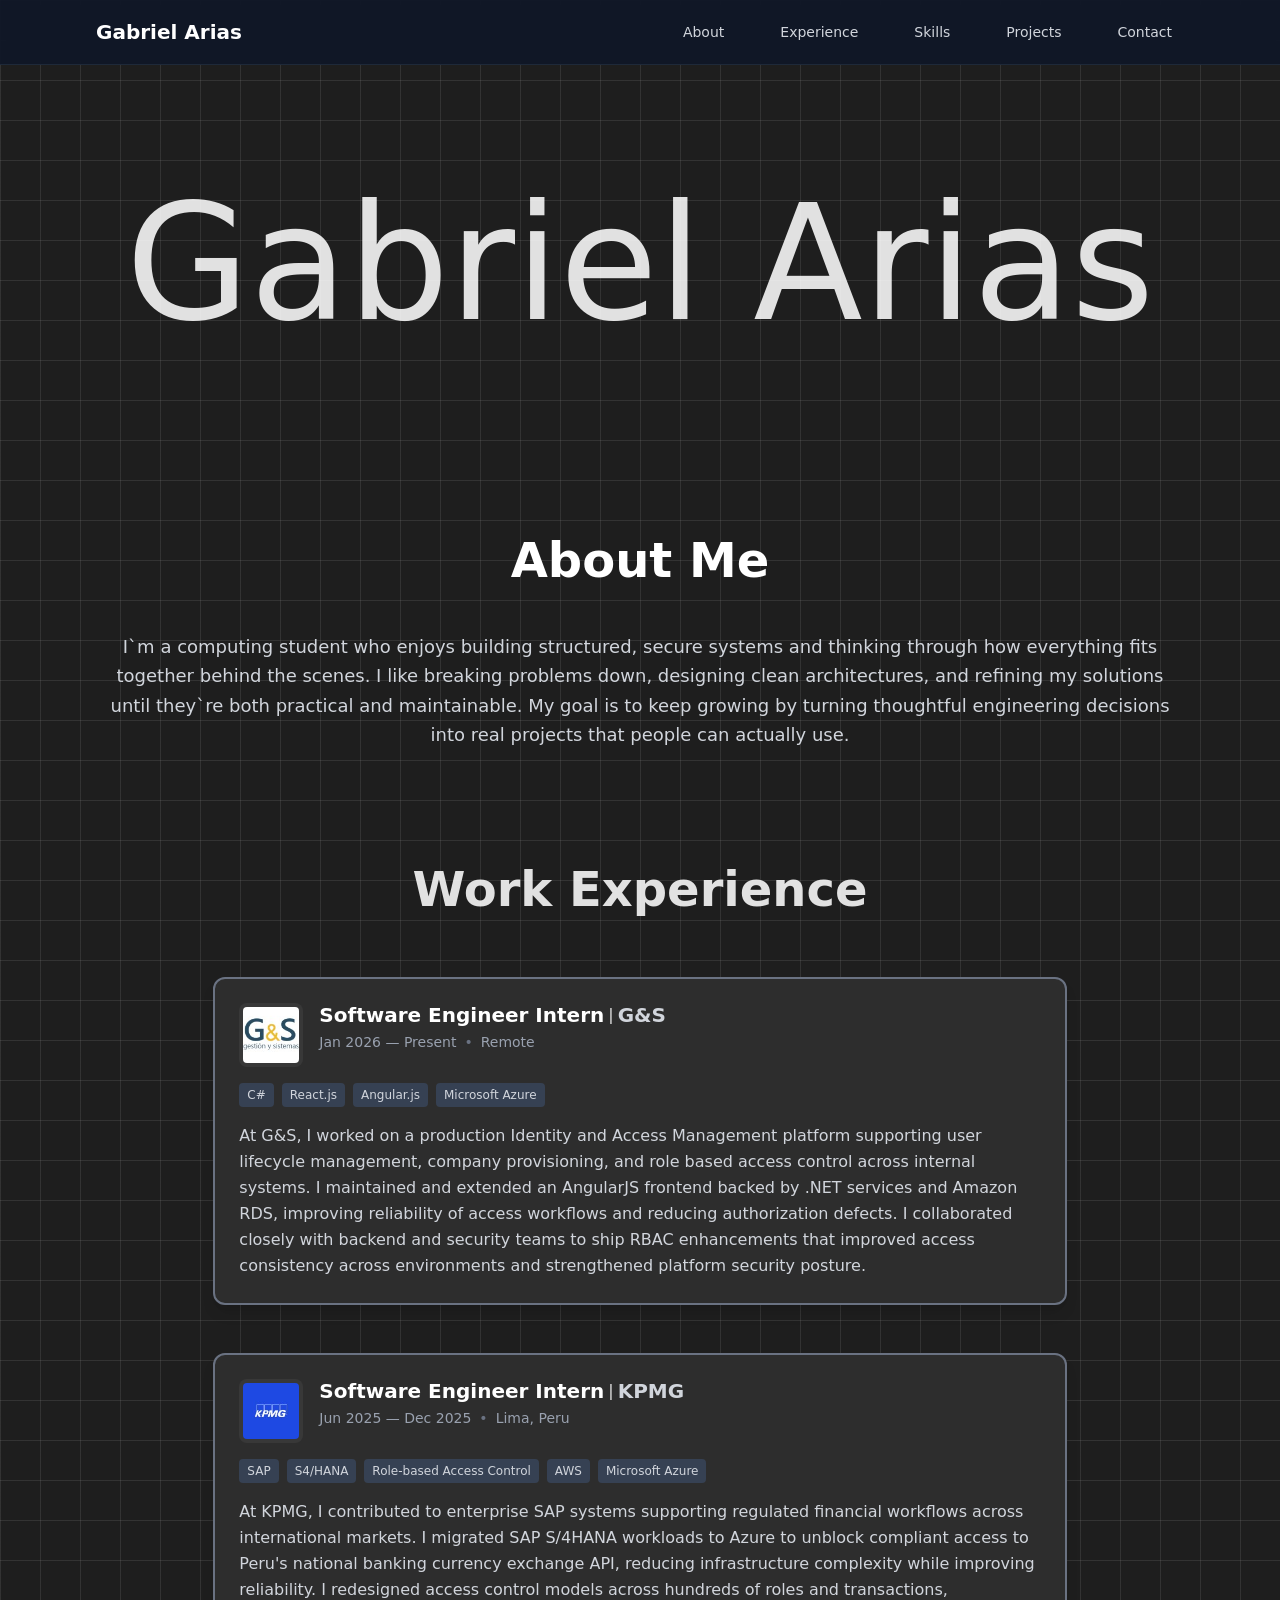
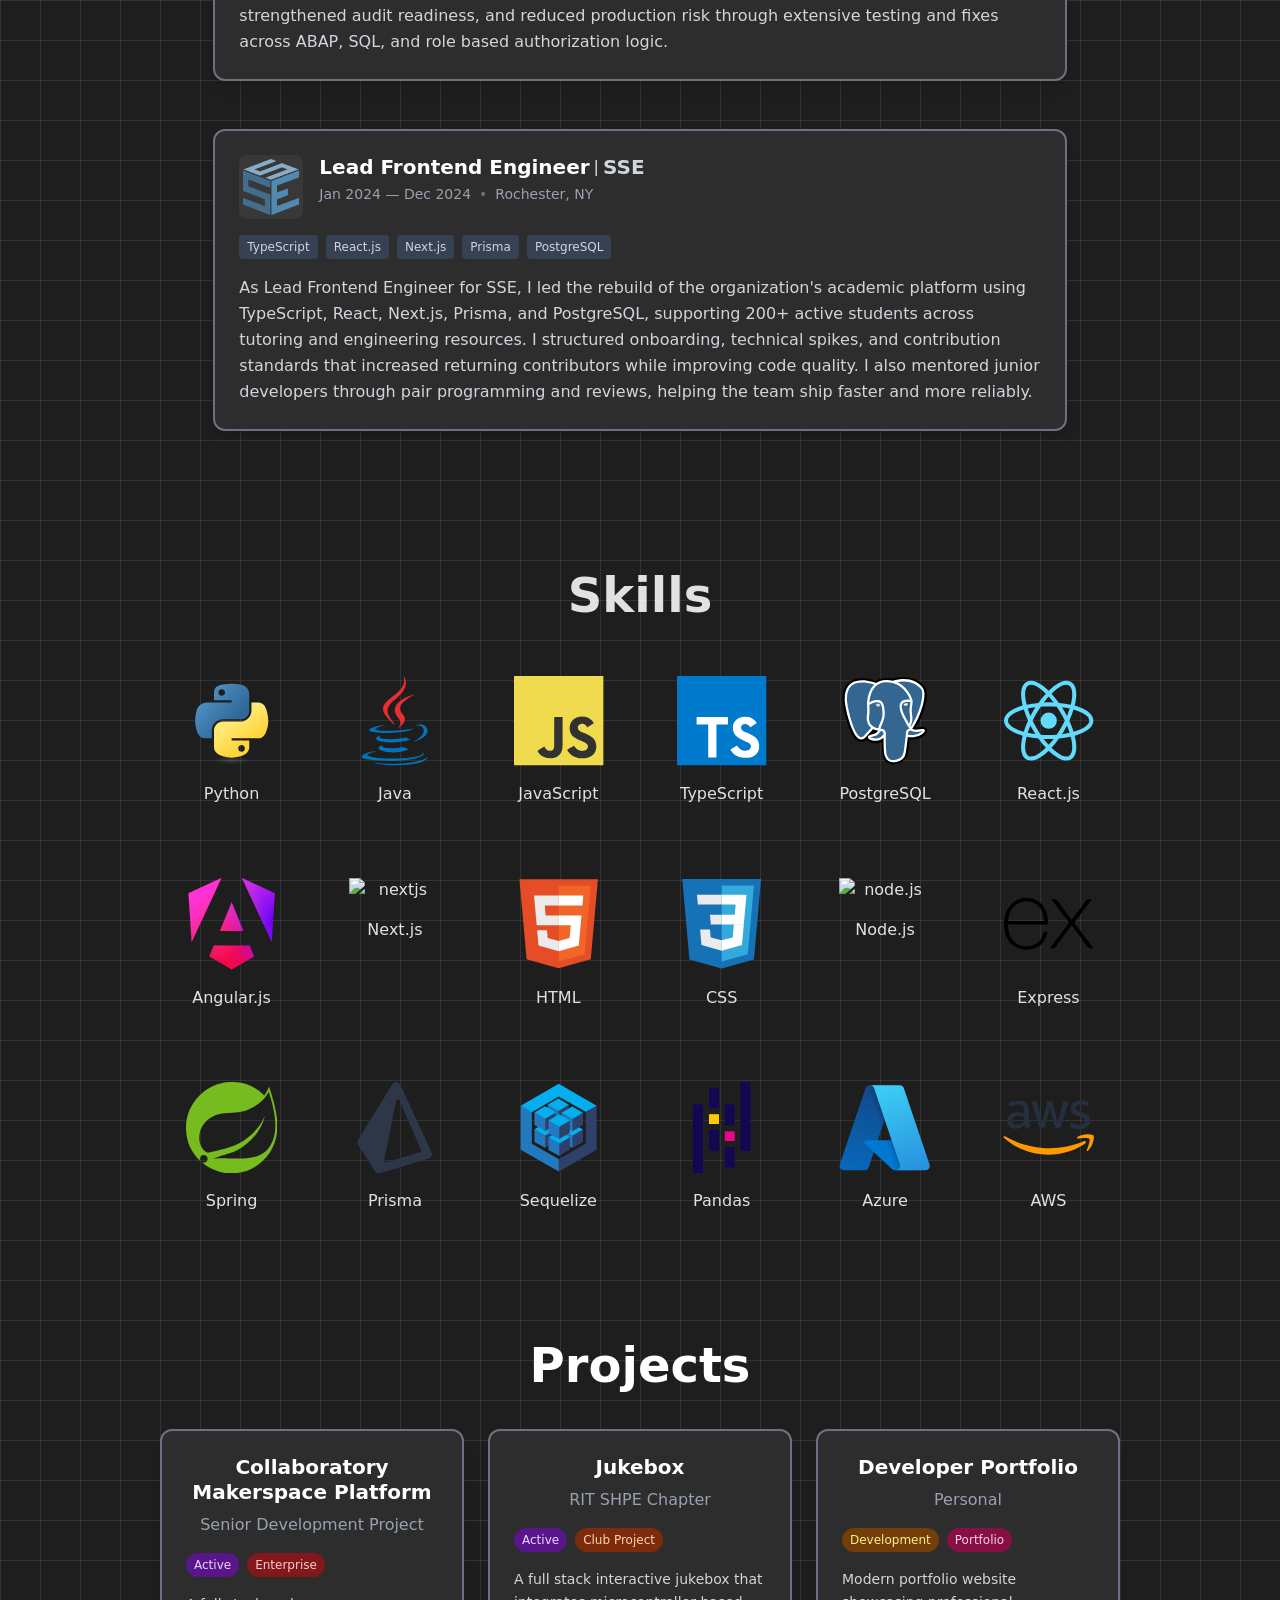
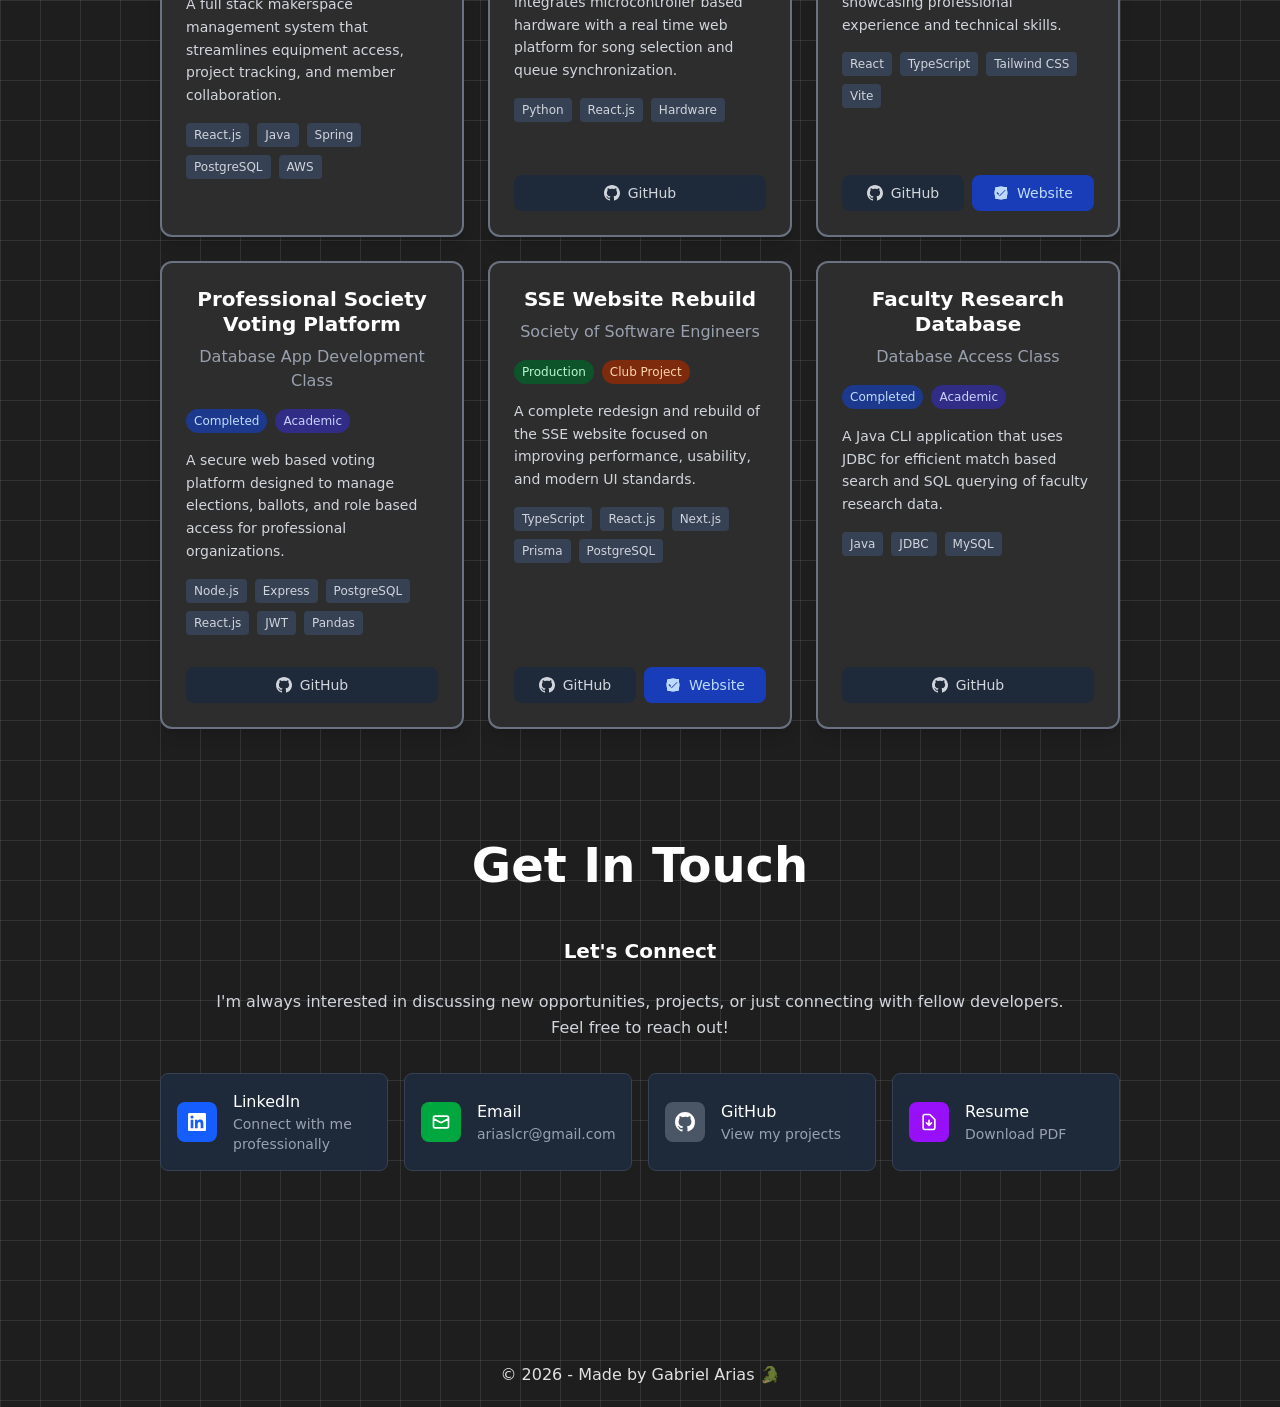
==== commit b3975a52: "bg now responds to any screen size" ====
--- a/index.html
+++ b/index.html
@@ -5,8 +5,8 @@
     <link rel="icon" type="image/svg+xml" href="/alligator.svg" />
     <meta name="viewport" content="width=device-width, initial-scale=1.0" />
     <title>Gabriel Arias</title>
-    <script type="module" crossorigin src="/assets/index-vsfGMGb3.js"></script>
-    <link rel="stylesheet" crossorigin href="/assets/index-Bk37UHd7.css">
+    <script type="module" crossorigin src="/assets/index-Dgbh_1SI.js"></script>
+    <link rel="stylesheet" crossorigin href="/assets/index-B9043ohJ.css">
   </head>
   <body class="grid-background">
     <div id="root"></div>
--- a/assets/index-B9043ohJ.css
+++ b/assets/index-B9043ohJ.css
@@ -0,0 +1 @@
+@layer properties{@supports (((-webkit-hyphens:none)) and (not (margin-trim:inline))) or ((-moz-orient:inline) and (not (color:rgb(from red r g b)))){*,:before,:after,::backdrop{--tw-rotate-x:initial;--tw-rotate-y:initial;--tw-rotate-z:initial;--tw-skew-x:initial;--tw-skew-y:initial;--tw-space-y-reverse:0;--tw-space-x-reverse:0;--tw-border-style:solid;--tw-leading:initial;--tw-font-weight:initial;--tw-shadow:0 0 #0000;--tw-shadow-color:initial;--tw-shadow-alpha:100%;--tw-inset-shadow:0 0 #0000;--tw-inset-shadow-color:initial;--tw-inset-shadow-alpha:100%;--tw-ring-color:initial;--tw-ring-shadow:0 0 #0000;--tw-inset-ring-color:initial;--tw-inset-ring-shadow:0 0 #0000;--tw-ring-inset:initial;--tw-ring-offset-width:0px;--tw-ring-offset-color:#fff;--tw-ring-offset-shadow:0 0 #0000;--tw-backdrop-blur:initial;--tw-backdrop-brightness:initial;--tw-backdrop-contrast:initial;--tw-backdrop-grayscale:initial;--tw-backdrop-hue-rotate:initial;--tw-backdrop-invert:initial;--tw-backdrop-opacity:initial;--tw-backdrop-saturate:initial;--tw-backdrop-sepia:initial}}}@font-face{font-family:sketch-written;src:url(./src/fonts/Sketch-Written.ttf)}@layer theme{:root,:host{--font-sans:ui-sans-serif,system-ui,sans-serif,"Apple Color Emoji","Segoe UI Emoji","Segoe UI Symbol","Noto Color Emoji";--font-mono:ui-monospace,SFMono-Regular,Menlo,Monaco,Consolas,"Liberation Mono","Courier New",monospace;--color-red-200:oklch(88.5% .062 18.334);--color-red-900:oklch(39.6% .141 25.723);--color-orange-200:oklch(90.1% .076 70.697);--color-orange-400:oklch(75% .183 55.934);--color-orange-500:oklch(70.5% .213 47.604);--color-orange-900:oklch(40.8% .123 38.172);--color-yellow-200:oklch(94.5% .129 101.54);--color-yellow-900:oklch(42.1% .095 57.708);--color-green-200:oklch(92.5% .084 155.995);--color-green-400:oklch(79.2% .209 151.711);--color-green-500:oklch(72.3% .219 149.579);--color-green-600:oklch(62.7% .194 149.214);--color-green-900:oklch(39.3% .095 152.535);--color-blue-200:oklch(88.2% .059 254.128);--color-blue-400:oklch(70.7% .165 254.624);--color-blue-500:oklch(62.3% .214 259.815);--color-blue-600:oklch(54.6% .245 262.881);--color-blue-700:oklch(48.8% .243 264.376);--color-blue-800:oklch(42.4% .199 265.638);--color-blue-900:oklch(37.9% .146 265.522);--color-indigo-200:oklch(87% .065 274.039);--color-indigo-900:oklch(35.9% .144 278.697);--color-purple-200:oklch(90.2% .063 306.703);--color-purple-400:oklch(71.4% .203 305.504);--color-purple-500:oklch(62.7% .265 303.9);--color-purple-600:oklch(55.8% .288 302.321);--color-purple-900:oklch(38.1% .176 304.987);--color-pink-200:oklch(89.9% .061 343.231);--color-pink-900:oklch(40.8% .153 2.432);--color-gray-300:oklch(87.2% .01 258.338);--color-gray-400:oklch(70.7% .022 261.325);--color-gray-500:oklch(55.1% .027 264.364);--color-gray-600:oklch(44.6% .03 256.802);--color-gray-700:oklch(37.3% .034 259.733);--color-gray-800:oklch(27.8% .033 256.848);--color-gray-900:oklch(21% .034 264.665);--color-white:#fff;--spacing:.25rem;--container-5xl:64rem;--container-6xl:72rem;--text-xs:.75rem;--text-xs--line-height:calc(1/.75);--text-sm:.875rem;--text-sm--line-height:calc(1.25/.875);--text-base:1rem;--text-base--line-height: 1.5 ;--text-lg:1.125rem;--text-lg--line-height:calc(1.75/1.125);--text-xl:1.25rem;--text-xl--line-height:calc(1.75/1.25);--text-5xl:3rem;--text-5xl--line-height:1;--font-weight-medium:500;--font-weight-semibold:600;--font-weight-bold:700;--leading-tight:1.25;--leading-relaxed:1.625;--radius-md:.375rem;--radius-lg:.5rem;--radius-xl:.75rem;--radius-2xl:1rem;--blur-sm:8px;--default-transition-duration:.15s;--default-transition-timing-function:cubic-bezier(.4,0,.2,1);--default-font-family:var(--font-sans);--default-mono-font-family:var(--font-mono);--font-sketch-written:sketch-written,"sans-serif"}}@layer base{*,:after,:before,::backdrop{box-sizing:border-box;border:0 solid;margin:0;padding:0}::file-selector-button{box-sizing:border-box;border:0 solid;margin:0;padding:0}html,:host{-webkit-text-size-adjust:100%;tab-size:4;line-height:1.5;font-family:var(--default-font-family,ui-sans-serif,system-ui,sans-serif,"Apple Color Emoji","Segoe UI Emoji","Segoe UI Symbol","Noto Color Emoji");font-feature-settings:var(--default-font-feature-settings,normal);font-variation-settings:var(--default-font-variation-settings,normal);-webkit-tap-highlight-color:transparent}hr{height:0;color:inherit;border-top-width:1px}abbr:where([title]){-webkit-text-decoration:underline dotted;text-decoration:underline dotted}h1,h2,h3,h4,h5,h6{font-size:inherit;font-weight:inherit}a{color:inherit;-webkit-text-decoration:inherit;text-decoration:inherit}b,strong{font-weight:bolder}code,kbd,samp,pre{font-family:var(--default-mono-font-family,ui-monospace,SFMono-Regular,Menlo,Monaco,Consolas,"Liberation Mono","Courier New",monospace);font-feature-settings:var(--default-mono-font-feature-settings,normal);font-variation-settings:var(--default-mono-font-variation-settings,normal);font-size:1em}small{font-size:80%}sub,sup{vertical-align:baseline;font-size:75%;line-height:0;position:relative}sub{bottom:-.25em}sup{top:-.5em}table{text-indent:0;border-color:inherit;border-collapse:collapse}:-moz-focusring{outline:auto}progress{vertical-align:baseline}summary{display:list-item}ol,ul,menu{list-style:none}img,svg,video,canvas,audio,iframe,embed,object{vertical-align:middle;display:block}img,video{max-width:100%;height:auto}button,input,select,optgroup,textarea{font:inherit;font-feature-settings:inherit;font-variation-settings:inherit;letter-spacing:inherit;color:inherit;opacity:1;background-color:#0000;border-radius:0}::file-selector-button{font:inherit;font-feature-settings:inherit;font-variation-settings:inherit;letter-spacing:inherit;color:inherit;opacity:1;background-color:#0000;border-radius:0}:where(select:is([multiple],[size])) optgroup{font-weight:bolder}:where(select:is([multiple],[size])) optgroup option{padding-inline-start:20px}::file-selector-button{margin-inline-end:4px}::placeholder{opacity:1}@supports (not ((-webkit-appearance:-apple-pay-button))) or (contain-intrinsic-size:1px){::placeholder{color:currentColor}@supports (color:color-mix(in lab,red,red)){::placeholder{color:color-mix(in oklab,currentcolor 50%,transparent)}}}textarea{resize:vertical}::-webkit-search-decoration{-webkit-appearance:none}::-webkit-date-and-time-value{min-height:1lh;text-align:inherit}::-webkit-datetime-edit{display:inline-flex}::-webkit-datetime-edit-fields-wrapper{padding:0}::-webkit-datetime-edit{padding-block:0}::-webkit-datetime-edit-year-field{padding-block:0}::-webkit-datetime-edit-month-field{padding-block:0}::-webkit-datetime-edit-day-field{padding-block:0}::-webkit-datetime-edit-hour-field{padding-block:0}::-webkit-datetime-edit-minute-field{padding-block:0}::-webkit-datetime-edit-second-field{padding-block:0}::-webkit-datetime-edit-millisecond-field{padding-block:0}::-webkit-datetime-edit-meridiem-field{padding-block:0}::-webkit-calendar-picker-indicator{line-height:1}:-moz-ui-invalid{box-shadow:none}button,input:where([type=button],[type=reset],[type=submit]){appearance:button}::file-selector-button{appearance:button}::-webkit-inner-spin-button{height:auto}::-webkit-outer-spin-button{height:auto}[hidden]:where(:not([hidden=until-found])){display:none!important}}@layer components;@layer utilities{.sr-only{clip-path:inset(50%);white-space:nowrap;border-width:0;width:1px;height:1px;margin:-1px;padding:0;position:absolute;overflow:hidden}.fixed{position:fixed}.top-0{top:calc(var(--spacing)*0)}.right-0{right:calc(var(--spacing)*0)}.left-0{left:calc(var(--spacing)*0)}.z-50{z-index:50}.m-4{margin:calc(var(--spacing)*4)}.mx-auto{margin-inline:auto}.my-1{margin-block:calc(var(--spacing)*1)}.my-4{margin-block:calc(var(--spacing)*4)}.mt-4{margin-top:calc(var(--spacing)*4)}.mt-30{margin-top:calc(var(--spacing)*30)}.mt-auto{margin-top:auto}.mr-1{margin-right:calc(var(--spacing)*1)}.mb-1{margin-bottom:calc(var(--spacing)*1)}.mb-2{margin-bottom:calc(var(--spacing)*2)}.mb-3{margin-bottom:calc(var(--spacing)*3)}.mb-4{margin-bottom:calc(var(--spacing)*4)}.mb-5{margin-bottom:calc(var(--spacing)*5)}.mb-6{margin-bottom:calc(var(--spacing)*6)}.mb-8{margin-bottom:calc(var(--spacing)*8)}.mb-10{margin-bottom:calc(var(--spacing)*10)}.ml-1{margin-left:calc(var(--spacing)*1)}.ml-10{margin-left:calc(var(--spacing)*10)}.block{display:block}.flex{display:flex}.grid{display:grid}.hidden{display:none}.inline{display:inline}.inline-flex{display:inline-flex}.h-4{height:calc(var(--spacing)*4)}.h-5{height:calc(var(--spacing)*5)}.h-6{height:calc(var(--spacing)*6)}.h-8{height:calc(var(--spacing)*8)}.h-10{height:calc(var(--spacing)*10)}.h-12{height:calc(var(--spacing)*12)}.h-16{height:calc(var(--spacing)*16)}.h-64{height:calc(var(--spacing)*64)}.h-68{height:calc(var(--spacing)*68)}.h-full{height:100%}.w-4{width:calc(var(--spacing)*4)}.w-4\/5{width:80%}.w-5{width:calc(var(--spacing)*5)}.w-6{width:calc(var(--spacing)*6)}.w-8{width:calc(var(--spacing)*8)}.w-10{width:calc(var(--spacing)*10)}.w-12{width:calc(var(--spacing)*12)}.w-16{width:calc(var(--spacing)*16)}.w-64{width:calc(var(--spacing)*64)}.w-68{width:calc(var(--spacing)*68)}.w-full{width:100%}.max-w-5xl{max-width:var(--container-5xl)}.max-w-6xl{max-width:var(--container-6xl)}.min-w-0{min-width:calc(var(--spacing)*0)}.flex-1{flex:1}.shrink-0{flex-shrink:0}.transform{transform:var(--tw-rotate-x,)var(--tw-rotate-y,)var(--tw-rotate-z,)var(--tw-skew-x,)var(--tw-skew-y,)}.grid-cols-1{grid-template-columns:repeat(1,minmax(0,1fr))}.grid-cols-3{grid-template-columns:repeat(3,minmax(0,1fr))}.flex-col{flex-direction:column}.flex-wrap{flex-wrap:wrap}.place-items-center{place-items:center}.items-baseline{align-items:baseline}.items-center{align-items:center}.items-end{align-items:flex-end}.items-start{align-items:flex-start}.justify-between{justify-content:space-between}.justify-center{justify-content:center}.justify-start{justify-content:flex-start}.gap-1{gap:calc(var(--spacing)*1)}.gap-2{gap:calc(var(--spacing)*2)}.gap-3{gap:calc(var(--spacing)*3)}.gap-4{gap:calc(var(--spacing)*4)}.gap-6{gap:calc(var(--spacing)*6)}.gap-8{gap:calc(var(--spacing)*8)}.gap-10{gap:calc(var(--spacing)*10)}:where(.space-y-1>:not(:last-child)){--tw-space-y-reverse:0;margin-block-start:calc(calc(var(--spacing)*1)*var(--tw-space-y-reverse));margin-block-end:calc(calc(var(--spacing)*1)*calc(1 - var(--tw-space-y-reverse)))}:where(.space-y-4>:not(:last-child)){--tw-space-y-reverse:0;margin-block-start:calc(calc(var(--spacing)*4)*var(--tw-space-y-reverse));margin-block-end:calc(calc(var(--spacing)*4)*calc(1 - var(--tw-space-y-reverse)))}:where(.space-y-8>:not(:last-child)){--tw-space-y-reverse:0;margin-block-start:calc(calc(var(--spacing)*8)*var(--tw-space-y-reverse));margin-block-end:calc(calc(var(--spacing)*8)*calc(1 - var(--tw-space-y-reverse)))}:where(.space-x-8>:not(:last-child)){--tw-space-x-reverse:0;margin-inline-start:calc(calc(var(--spacing)*8)*var(--tw-space-x-reverse));margin-inline-end:calc(calc(var(--spacing)*8)*calc(1 - var(--tw-space-x-reverse)))}.rounded{border-radius:.25rem}.rounded-2xl{border-radius:var(--radius-2xl)}.rounded-full{border-radius:3.40282e38px}.rounded-lg{border-radius:var(--radius-lg)}.rounded-md{border-radius:var(--radius-md)}.rounded-xl{border-radius:var(--radius-xl)}.border{border-style:var(--tw-border-style);border-width:1px}.border-2{border-style:var(--tw-border-style);border-width:2px}.border-t{border-top-style:var(--tw-border-style);border-top-width:1px}.border-b{border-bottom-style:var(--tw-border-style);border-bottom-width:1px}.border-gray-500{border-color:var(--color-gray-500)}.border-gray-600{border-color:var(--color-gray-600)}.border-gray-700{border-color:var(--color-gray-700)}.border-gray-800{border-color:var(--color-gray-800)}.bg-\[\#2d2d2d\]{background-color:#2d2d2d}.bg-blue-600{background-color:var(--color-blue-600)}.bg-blue-800{background-color:var(--color-blue-800)}.bg-blue-900{background-color:var(--color-blue-900)}.bg-gray-600{background-color:var(--color-gray-600)}.bg-gray-700{background-color:var(--color-gray-700)}.bg-gray-800{background-color:var(--color-gray-800)}.bg-gray-900{background-color:var(--color-gray-900)}.bg-gray-900\/95{background-color:#101828f2}@supports (color:color-mix(in lab,red,red)){.bg-gray-900\/95{background-color:color-mix(in oklab,var(--color-gray-900)95%,transparent)}}.bg-green-600{background-color:var(--color-green-600)}.bg-green-900{background-color:var(--color-green-900)}.bg-indigo-900{background-color:var(--color-indigo-900)}.bg-orange-900{background-color:var(--color-orange-900)}.bg-pink-900{background-color:var(--color-pink-900)}.bg-purple-600{background-color:var(--color-purple-600)}.bg-purple-900{background-color:var(--color-purple-900)}.bg-red-900{background-color:var(--color-red-900)}.bg-white\/5{background-color:#ffffff0d}@supports (color:color-mix(in lab,red,red)){.bg-white\/5{background-color:color-mix(in oklab,var(--color-white)5%,transparent)}}.bg-yellow-900{background-color:var(--color-yellow-900)}.object-contain{object-fit:contain}.p-1{padding:calc(var(--spacing)*1)}.p-2{padding:calc(var(--spacing)*2)}.p-4{padding:calc(var(--spacing)*4)}.p-6{padding:calc(var(--spacing)*6)}.px-2{padding-inline:calc(var(--spacing)*2)}.px-3{padding-inline:calc(var(--spacing)*3)}.px-4{padding-inline:calc(var(--spacing)*4)}.py-1{padding-block:calc(var(--spacing)*1)}.py-2{padding-block:calc(var(--spacing)*2)}.py-18{padding-block:calc(var(--spacing)*18)}.py-20{padding-block:calc(var(--spacing)*20)}.pt-2{padding-top:calc(var(--spacing)*2)}.pt-4{padding-top:calc(var(--spacing)*4)}.pt-16{padding-top:calc(var(--spacing)*16)}.pt-18{padding-top:calc(var(--spacing)*18)}.pb-3{padding-bottom:calc(var(--spacing)*3)}.text-center{text-align:center}.text-left{text-align:left}.font-sketch-written{font-family:var(--font-sketch-written)}.text-5xl{font-size:var(--text-5xl);line-height:var(--tw-leading,var(--text-5xl--line-height))}.text-base{font-size:var(--text-base);line-height:var(--tw-leading,var(--text-base--line-height))}.text-lg{font-size:var(--text-lg);line-height:var(--tw-leading,var(--text-lg--line-height))}.text-sm{font-size:var(--text-sm);line-height:var(--tw-leading,var(--text-sm--line-height))}.text-xl{font-size:var(--text-xl);line-height:var(--tw-leading,var(--text-xl--line-height))}.text-xs{font-size:var(--text-xs);line-height:var(--tw-leading,var(--text-xs--line-height))}.text-\[6\.5rem\]{font-size:6.5rem}.leading-relaxed{--tw-leading:var(--leading-relaxed);line-height:var(--leading-relaxed)}.leading-tight{--tw-leading:var(--leading-tight);line-height:var(--leading-tight)}.font-bold{--tw-font-weight:var(--font-weight-bold);font-weight:var(--font-weight-bold)}.font-medium{--tw-font-weight:var(--font-weight-medium);font-weight:var(--font-weight-medium)}.font-semibold{--tw-font-weight:var(--font-weight-semibold);font-weight:var(--font-weight-semibold)}.text-blue-200{color:var(--color-blue-200)}.text-gray-300{color:var(--color-gray-300)}.text-gray-400{color:var(--color-gray-400)}.text-gray-500{color:var(--color-gray-500)}.text-green-200{color:var(--color-green-200)}.text-indigo-200{color:var(--color-indigo-200)}.text-orange-200{color:var(--color-orange-200)}.text-pink-200{color:var(--color-pink-200)}.text-purple-200{color:var(--color-purple-200)}.text-red-200{color:var(--color-red-200)}.text-white{color:var(--color-white)}.text-yellow-200{color:var(--color-yellow-200)}.shadow-lg{--tw-shadow:0 10px 15px -3px var(--tw-shadow-color,#0000001a),0 4px 6px -4px var(--tw-shadow-color,#0000001a);box-shadow:var(--tw-inset-shadow),var(--tw-inset-ring-shadow),var(--tw-ring-offset-shadow),var(--tw-ring-shadow),var(--tw-shadow)}.backdrop-blur-sm{--tw-backdrop-blur:blur(var(--blur-sm));-webkit-backdrop-filter:var(--tw-backdrop-blur,)var(--tw-backdrop-brightness,)var(--tw-backdrop-contrast,)var(--tw-backdrop-grayscale,)var(--tw-backdrop-hue-rotate,)var(--tw-backdrop-invert,)var(--tw-backdrop-opacity,)var(--tw-backdrop-saturate,)var(--tw-backdrop-sepia,);backdrop-filter:var(--tw-backdrop-blur,)var(--tw-backdrop-brightness,)var(--tw-backdrop-contrast,)var(--tw-backdrop-grayscale,)var(--tw-backdrop-hue-rotate,)var(--tw-backdrop-invert,)var(--tw-backdrop-opacity,)var(--tw-backdrop-saturate,)var(--tw-backdrop-sepia,)}.transition-all{transition-property:all;transition-timing-function:var(--tw-ease,var(--default-transition-timing-function));transition-duration:var(--tw-duration,var(--default-transition-duration))}.transition-colors{transition-property:color,background-color,border-color,outline-color,text-decoration-color,fill,stroke,--tw-gradient-from,--tw-gradient-via,--tw-gradient-to;transition-timing-function:var(--tw-ease,var(--default-transition-timing-function));transition-duration:var(--tw-duration,var(--default-transition-duration))}@media(hover:hover){.group-hover\:bg-blue-500:is(:where(.group):hover *){background-color:var(--color-blue-500)}.group-hover\:bg-gray-500:is(:where(.group):hover *){background-color:var(--color-gray-500)}.group-hover\:bg-green-500:is(:where(.group):hover *){background-color:var(--color-green-500)}.group-hover\:bg-purple-500:is(:where(.group):hover *){background-color:var(--color-purple-500)}.group-hover\:text-blue-400:is(:where(.group):hover *){color:var(--color-blue-400)}.group-hover\:text-green-400:is(:where(.group):hover *){color:var(--color-green-400)}.group-hover\:text-orange-400:is(:where(.group):hover *){color:var(--color-orange-400)}.group-hover\:text-purple-400:is(:where(.group):hover *){color:var(--color-purple-400)}.hover\:border-blue-500:hover{border-color:var(--color-blue-500)}.hover\:border-green-500:hover{border-color:var(--color-green-500)}.hover\:border-orange-500:hover{border-color:var(--color-orange-500)}.hover\:border-purple-500:hover{border-color:var(--color-purple-500)}.hover\:bg-\[\#353535\]:hover{background-color:#353535}.hover\:bg-blue-700:hover{background-color:var(--color-blue-700)}.hover\:bg-gray-700:hover{background-color:var(--color-gray-700)}.hover\:text-blue-400:hover{color:var(--color-blue-400)}.hover\:text-white:hover{color:var(--color-white)}}@media(min-width:40rem){.sm\:my-6{margin-block:calc(var(--spacing)*6)}.sm\:inline{display:inline}.sm\:h-14{height:calc(var(--spacing)*14)}.sm\:w-2\/3{width:66.6667%}.sm\:w-3\/4{width:75%}.sm\:w-14{width:calc(var(--spacing)*14)}.sm\:grid-cols-4{grid-template-columns:repeat(4,minmax(0,1fr))}.sm\:flex-row{flex-direction:row}.sm\:items-center{align-items:center}.sm\:gap-2{gap:calc(var(--spacing)*2)}.sm\:gap-4{gap:calc(var(--spacing)*4)}.sm\:p-6{padding:calc(var(--spacing)*6)}.sm\:px-3{padding-inline:calc(var(--spacing)*3)}.sm\:px-6{padding-inline:calc(var(--spacing)*6)}.sm\:text-base{font-size:var(--text-base);line-height:var(--tw-leading,var(--text-base--line-height))}.sm\:text-xl{font-size:var(--text-xl);line-height:var(--tw-leading,var(--text-xl--line-height))}.sm\:text-\[8rem\]{font-size:8rem}}@media(min-width:48rem){.md\:mb-12{margin-bottom:calc(var(--spacing)*12)}.md\:block{display:block}.md\:flex{display:flex}.md\:hidden{display:none}.md\:grid-cols-1{grid-template-columns:repeat(1,minmax(0,1fr))}.md\:grid-cols-2{grid-template-columns:repeat(2,minmax(0,1fr))}.md\:grid-cols-4{grid-template-columns:repeat(4,minmax(0,1fr))}.md\:grid-cols-5{grid-template-columns:repeat(5,minmax(0,1fr))}.md\:gap-12{gap:calc(var(--spacing)*12)}.md\:text-\[10rem\]{font-size:10rem}}@media(min-width:64rem){.lg\:h-16{height:calc(var(--spacing)*16)}.lg\:h-80{height:calc(var(--spacing)*80)}.lg\:w-16{width:calc(var(--spacing)*16)}.lg\:w-80{width:calc(var(--spacing)*80)}.lg\:grid-cols-3{grid-template-columns:repeat(3,minmax(0,1fr))}.lg\:grid-cols-6{grid-template-columns:repeat(6,minmax(0,1fr))}.lg\:gap-12{gap:calc(var(--spacing)*12)}.lg\:px-8{padding-inline:calc(var(--spacing)*8)}.lg\:text-lg{font-size:var(--text-lg);line-height:var(--tw-leading,var(--text-lg--line-height))}}}*{scrollbar-width:none;scroll-behavior:smooth}::-webkit-scrollbar{display:none}:root{color-scheme:light dark;color:#ffffffde;font-synthesis:none;text-rendering:optimizeLegibility;-webkit-font-smoothing:antialiased;-moz-osx-font-smoothing:grayscale;background-color:#1e1e1e;width:100%;height:100%;font-family:system-ui,Avenir,Helvetica,Arial,sans-serif;font-weight:400;line-height:1.5}body{place-items:center;width:100%;min-height:100vh;display:flex}@layer properties{@supports (((-webkit-hyphens:none)) and (not (margin-trim:inline))) or ((-moz-orient:inline) and (not (color:rgb(from red r g b)))){*,:before,:after,::backdrop{--tw-rotate-x:initial;--tw-rotate-y:initial;--tw-rotate-z:initial;--tw-skew-x:initial;--tw-skew-y:initial;--tw-space-y-reverse:0;--tw-space-x-reverse:0;--tw-border-style:solid;--tw-leading:initial;--tw-font-weight:initial;--tw-shadow:0 0 #0000;--tw-shadow-color:initial;--tw-shadow-alpha:100%;--tw-inset-shadow:0 0 #0000;--tw-inset-shadow-color:initial;--tw-inset-shadow-alpha:100%;--tw-ring-color:initial;--tw-ring-shadow:0 0 #0000;--tw-inset-ring-color:initial;--tw-inset-ring-shadow:0 0 #0000;--tw-ring-inset:initial;--tw-ring-offset-width:0px;--tw-ring-offset-color:#fff;--tw-ring-offset-shadow:0 0 #0000;--tw-backdrop-blur:initial;--tw-backdrop-brightness:initial;--tw-backdrop-contrast:initial;--tw-backdrop-grayscale:initial;--tw-backdrop-hue-rotate:initial;--tw-backdrop-invert:initial;--tw-backdrop-opacity:initial;--tw-backdrop-saturate:initial;--tw-backdrop-sepia:initial}}}@layer theme{:root,:host{--font-sans:ui-sans-serif,system-ui,sans-serif,"Apple Color Emoji","Segoe UI Emoji","Segoe UI Symbol","Noto Color Emoji";--font-mono:ui-monospace,SFMono-Regular,Menlo,Monaco,Consolas,"Liberation Mono","Courier New",monospace;--color-red-200:oklch(88.5% .062 18.334);--color-red-900:oklch(39.6% .141 25.723);--color-orange-200:oklch(90.1% .076 70.697);--color-orange-400:oklch(75% .183 55.934);--color-orange-500:oklch(70.5% .213 47.604);--color-orange-900:oklch(40.8% .123 38.172);--color-yellow-200:oklch(94.5% .129 101.54);--color-yellow-900:oklch(42.1% .095 57.708);--color-green-200:oklch(92.5% .084 155.995);--color-green-400:oklch(79.2% .209 151.711);--color-green-500:oklch(72.3% .219 149.579);--color-green-600:oklch(62.7% .194 149.214);--color-green-900:oklch(39.3% .095 152.535);--color-blue-200:oklch(88.2% .059 254.128);--color-blue-400:oklch(70.7% .165 254.624);--color-blue-500:oklch(62.3% .214 259.815);--color-blue-600:oklch(54.6% .245 262.881);--color-blue-700:oklch(48.8% .243 264.376);--color-blue-800:oklch(42.4% .199 265.638);--color-blue-900:oklch(37.9% .146 265.522);--color-indigo-200:oklch(87% .065 274.039);--color-indigo-900:oklch(35.9% .144 278.697);--color-purple-200:oklch(90.2% .063 306.703);--color-purple-400:oklch(71.4% .203 305.504);--color-purple-500:oklch(62.7% .265 303.9);--color-purple-600:oklch(55.8% .288 302.321);--color-purple-900:oklch(38.1% .176 304.987);--color-pink-200:oklch(89.9% .061 343.231);--color-pink-900:oklch(40.8% .153 2.432);--color-gray-300:oklch(87.2% .01 258.338);--color-gray-400:oklch(70.7% .022 261.325);--color-gray-500:oklch(55.1% .027 264.364);--color-gray-600:oklch(44.6% .03 256.802);--color-gray-700:oklch(37.3% .034 259.733);--color-gray-800:oklch(27.8% .033 256.848);--color-gray-900:oklch(21% .034 264.665);--color-white:#fff;--spacing:.25rem;--container-5xl:64rem;--container-6xl:72rem;--text-xs:.75rem;--text-xs--line-height:calc(1/.75);--text-sm:.875rem;--text-sm--line-height:calc(1.25/.875);--text-base:1rem;--text-base--line-height: 1.5 ;--text-lg:1.125rem;--text-lg--line-height:calc(1.75/1.125);--text-xl:1.25rem;--text-xl--line-height:calc(1.75/1.25);--text-5xl:3rem;--text-5xl--line-height:1;--font-weight-medium:500;--font-weight-semibold:600;--font-weight-bold:700;--leading-tight:1.25;--leading-relaxed:1.625;--radius-md:.375rem;--radius-lg:.5rem;--radius-xl:.75rem;--radius-2xl:1rem;--blur-sm:8px;--default-transition-duration:.15s;--default-transition-timing-function:cubic-bezier(.4,0,.2,1);--default-font-family:var(--font-sans);--default-mono-font-family:var(--font-mono)}}@layer base{*,:after,:before,::backdrop{box-sizing:border-box;border:0 solid;margin:0;padding:0}::file-selector-button{box-sizing:border-box;border:0 solid;margin:0;padding:0}html,:host{-webkit-text-size-adjust:100%;tab-size:4;line-height:1.5;font-family:var(--default-font-family,ui-sans-serif,system-ui,sans-serif,"Apple Color Emoji","Segoe UI Emoji","Segoe UI Symbol","Noto Color Emoji");font-feature-settings:var(--default-font-feature-settings,normal);font-variation-settings:var(--default-font-variation-settings,normal);-webkit-tap-highlight-color:transparent}hr{height:0;color:inherit;border-top-width:1px}abbr:where([title]){-webkit-text-decoration:underline dotted;text-decoration:underline dotted}h1,h2,h3,h4,h5,h6{font-size:inherit;font-weight:inherit}a{color:inherit;-webkit-text-decoration:inherit;text-decoration:inherit}b,strong{font-weight:bolder}code,kbd,samp,pre{font-family:var(--default-mono-font-family,ui-monospace,SFMono-Regular,Menlo,Monaco,Consolas,"Liberation Mono","Courier New",monospace);font-feature-settings:var(--default-mono-font-feature-settings,normal);font-variation-settings:var(--default-mono-font-variation-settings,normal);font-size:1em}small{font-size:80%}sub,sup{vertical-align:baseline;font-size:75%;line-height:0;position:relative}sub{bottom:-.25em}sup{top:-.5em}table{text-indent:0;border-color:inherit;border-collapse:collapse}:-moz-focusring{outline:auto}progress{vertical-align:baseline}summary{display:list-item}ol,ul,menu{list-style:none}img,svg,video,canvas,audio,iframe,embed,object{vertical-align:middle;display:block}img,video{max-width:100%;height:auto}button,input,select,optgroup,textarea{font:inherit;font-feature-settings:inherit;font-variation-settings:inherit;letter-spacing:inherit;color:inherit;opacity:1;background-color:#0000;border-radius:0}::file-selector-button{font:inherit;font-feature-settings:inherit;font-variation-settings:inherit;letter-spacing:inherit;color:inherit;opacity:1;background-color:#0000;border-radius:0}:where(select:is([multiple],[size])) optgroup{font-weight:bolder}:where(select:is([multiple],[size])) optgroup option{padding-inline-start:20px}::file-selector-button{margin-inline-end:4px}::placeholder{opacity:1}@supports (not ((-webkit-appearance:-apple-pay-button))) or (contain-intrinsic-size:1px){::placeholder{color:currentColor}@supports (color:color-mix(in lab,red,red)){::placeholder{color:color-mix(in oklab,currentcolor 50%,transparent)}}}textarea{resize:vertical}::-webkit-search-decoration{-webkit-appearance:none}::-webkit-date-and-time-value{min-height:1lh;text-align:inherit}::-webkit-datetime-edit{display:inline-flex}::-webkit-datetime-edit-fields-wrapper{padding:0}::-webkit-datetime-edit{padding-block:0}::-webkit-datetime-edit-year-field{padding-block:0}::-webkit-datetime-edit-month-field{padding-block:0}::-webkit-datetime-edit-day-field{padding-block:0}::-webkit-datetime-edit-hour-field{padding-block:0}::-webkit-datetime-edit-minute-field{padding-block:0}::-webkit-datetime-edit-second-field{padding-block:0}::-webkit-datetime-edit-millisecond-field{padding-block:0}::-webkit-datetime-edit-meridiem-field{padding-block:0}::-webkit-calendar-picker-indicator{line-height:1}:-moz-ui-invalid{box-shadow:none}button,input:where([type=button],[type=reset],[type=submit]){appearance:button}::file-selector-button{appearance:button}::-webkit-inner-spin-button{height:auto}::-webkit-outer-spin-button{height:auto}[hidden]:where(:not([hidden=until-found])){display:none!important}}@layer components;@layer utilities{.sr-only{clip-path:inset(50%);white-space:nowrap;border-width:0;width:1px;height:1px;margin:-1px;padding:0;position:absolute;overflow:hidden}.fixed{position:fixed}.top-0{top:calc(var(--spacing)*0)}.right-0{right:calc(var(--spacing)*0)}.left-0{left:calc(var(--spacing)*0)}.z-50{z-index:50}.m-4{margin:calc(var(--spacing)*4)}.mx-auto{margin-inline:auto}.my-1{margin-block:calc(var(--spacing)*1)}.my-4{margin-block:calc(var(--spacing)*4)}.mt-4{margin-top:calc(var(--spacing)*4)}.mt-30{margin-top:calc(var(--spacing)*30)}.mt-auto{margin-top:auto}.mr-1{margin-right:calc(var(--spacing)*1)}.mb-1{margin-bottom:calc(var(--spacing)*1)}.mb-2{margin-bottom:calc(var(--spacing)*2)}.mb-3{margin-bottom:calc(var(--spacing)*3)}.mb-4{margin-bottom:calc(var(--spacing)*4)}.mb-5{margin-bottom:calc(var(--spacing)*5)}.mb-6{margin-bottom:calc(var(--spacing)*6)}.mb-8{margin-bottom:calc(var(--spacing)*8)}.mb-10{margin-bottom:calc(var(--spacing)*10)}.ml-1{margin-left:calc(var(--spacing)*1)}.ml-10{margin-left:calc(var(--spacing)*10)}.block{display:block}.flex{display:flex}.grid{display:grid}.hidden{display:none}.inline{display:inline}.inline-flex{display:inline-flex}.h-4{height:calc(var(--spacing)*4)}.h-5{height:calc(var(--spacing)*5)}.h-6{height:calc(var(--spacing)*6)}.h-8{height:calc(var(--spacing)*8)}.h-10{height:calc(var(--spacing)*10)}.h-12{height:calc(var(--spacing)*12)}.h-16{height:calc(var(--spacing)*16)}.h-64{height:calc(var(--spacing)*64)}.h-68{height:calc(var(--spacing)*68)}.h-full{height:100%}.w-4{width:calc(var(--spacing)*4)}.w-4\/5{width:80%}.w-5{width:calc(var(--spacing)*5)}.w-6{width:calc(var(--spacing)*6)}.w-8{width:calc(var(--spacing)*8)}.w-10{width:calc(var(--spacing)*10)}.w-12{width:calc(var(--spacing)*12)}.w-16{width:calc(var(--spacing)*16)}.w-64{width:calc(var(--spacing)*64)}.w-68{width:calc(var(--spacing)*68)}.w-full{width:100%}.max-w-5xl{max-width:var(--container-5xl)}.max-w-6xl{max-width:var(--container-6xl)}.min-w-0{min-width:calc(var(--spacing)*0)}.flex-1{flex:1}.shrink-0{flex-shrink:0}.transform{transform:var(--tw-rotate-x,)var(--tw-rotate-y,)var(--tw-rotate-z,)var(--tw-skew-x,)var(--tw-skew-y,)}.grid-cols-1{grid-template-columns:repeat(1,minmax(0,1fr))}.grid-cols-3{grid-template-columns:repeat(3,minmax(0,1fr))}.flex-col{flex-direction:column}.flex-wrap{flex-wrap:wrap}.place-items-center{place-items:center}.items-baseline{align-items:baseline}.items-center{align-items:center}.items-end{align-items:flex-end}.items-start{align-items:flex-start}.justify-between{justify-content:space-between}.justify-center{justify-content:center}.justify-start{justify-content:flex-start}.gap-1{gap:calc(var(--spacing)*1)}.gap-2{gap:calc(var(--spacing)*2)}.gap-3{gap:calc(var(--spacing)*3)}.gap-4{gap:calc(var(--spacing)*4)}.gap-6{gap:calc(var(--spacing)*6)}.gap-8{gap:calc(var(--spacing)*8)}.gap-10{gap:calc(var(--spacing)*10)}:where(.space-y-1>:not(:last-child)){--tw-space-y-reverse:0;margin-block-start:calc(calc(var(--spacing)*1)*var(--tw-space-y-reverse));margin-block-end:calc(calc(var(--spacing)*1)*calc(1 - var(--tw-space-y-reverse)))}:where(.space-y-4>:not(:last-child)){--tw-space-y-reverse:0;margin-block-start:calc(calc(var(--spacing)*4)*var(--tw-space-y-reverse));margin-block-end:calc(calc(var(--spacing)*4)*calc(1 - var(--tw-space-y-reverse)))}:where(.space-y-8>:not(:last-child)){--tw-space-y-reverse:0;margin-block-start:calc(calc(var(--spacing)*8)*var(--tw-space-y-reverse));margin-block-end:calc(calc(var(--spacing)*8)*calc(1 - var(--tw-space-y-reverse)))}:where(.space-x-8>:not(:last-child)){--tw-space-x-reverse:0;margin-inline-start:calc(calc(var(--spacing)*8)*var(--tw-space-x-reverse));margin-inline-end:calc(calc(var(--spacing)*8)*calc(1 - var(--tw-space-x-reverse)))}.rounded{border-radius:.25rem}.rounded-2xl{border-radius:var(--radius-2xl)}.rounded-full{border-radius:3.40282e38px}.rounded-lg{border-radius:var(--radius-lg)}.rounded-md{border-radius:var(--radius-md)}.rounded-xl{border-radius:var(--radius-xl)}.border{border-style:var(--tw-border-style);border-width:1px}.border-2{border-style:var(--tw-border-style);border-width:2px}.border-t{border-top-style:var(--tw-border-style);border-top-width:1px}.border-b{border-bottom-style:var(--tw-border-style);border-bottom-width:1px}.border-gray-500{border-color:var(--color-gray-500)}.border-gray-600{border-color:var(--color-gray-600)}.border-gray-700{border-color:var(--color-gray-700)}.border-gray-800{border-color:var(--color-gray-800)}.bg-\[\#2d2d2d\]{background-color:#2d2d2d}.bg-blue-600{background-color:var(--color-blue-600)}.bg-blue-800{background-color:var(--color-blue-800)}.bg-blue-900{background-color:var(--color-blue-900)}.bg-gray-600{background-color:var(--color-gray-600)}.bg-gray-700{background-color:var(--color-gray-700)}.bg-gray-800{background-color:var(--color-gray-800)}.bg-gray-900{background-color:var(--color-gray-900)}.bg-gray-900\/95{background-color:#101828f2}@supports (color:color-mix(in lab,red,red)){.bg-gray-900\/95{background-color:color-mix(in oklab,var(--color-gray-900)95%,transparent)}}.bg-green-600{background-color:var(--color-green-600)}.bg-green-900{background-color:var(--color-green-900)}.bg-indigo-900{background-color:var(--color-indigo-900)}.bg-orange-900{background-color:var(--color-orange-900)}.bg-pink-900{background-color:var(--color-pink-900)}.bg-purple-600{background-color:var(--color-purple-600)}.bg-purple-900{background-color:var(--color-purple-900)}.bg-red-900{background-color:var(--color-red-900)}.bg-white\/5{background-color:#ffffff0d}@supports (color:color-mix(in lab,red,red)){.bg-white\/5{background-color:color-mix(in oklab,var(--color-white)5%,transparent)}}.bg-yellow-900{background-color:var(--color-yellow-900)}.object-contain{object-fit:contain}.p-1{padding:calc(var(--spacing)*1)}.p-2{padding:calc(var(--spacing)*2)}.p-4{padding:calc(var(--spacing)*4)}.p-6{padding:calc(var(--spacing)*6)}.px-2{padding-inline:calc(var(--spacing)*2)}.px-3{padding-inline:calc(var(--spacing)*3)}.px-4{padding-inline:calc(var(--spacing)*4)}.py-1{padding-block:calc(var(--spacing)*1)}.py-2{padding-block:calc(var(--spacing)*2)}.py-18{padding-block:calc(var(--spacing)*18)}.py-20{padding-block:calc(var(--spacing)*20)}.pt-2{padding-top:calc(var(--spacing)*2)}.pt-4{padding-top:calc(var(--spacing)*4)}.pt-16{padding-top:calc(var(--spacing)*16)}.pt-18{padding-top:calc(var(--spacing)*18)}.pb-3{padding-bottom:calc(var(--spacing)*3)}.text-center{text-align:center}.text-left{text-align:left}.text-5xl{font-size:var(--text-5xl);line-height:var(--tw-leading,var(--text-5xl--line-height))}.text-base{font-size:var(--text-base);line-height:var(--tw-leading,var(--text-base--line-height))}.text-lg{font-size:var(--text-lg);line-height:var(--tw-leading,var(--text-lg--line-height))}.text-sm{font-size:var(--text-sm);line-height:var(--tw-leading,var(--text-sm--line-height))}.text-xl{font-size:var(--text-xl);line-height:var(--tw-leading,var(--text-xl--line-height))}.text-xs{font-size:var(--text-xs);line-height:var(--tw-leading,var(--text-xs--line-height))}.text-\[6\.5rem\]{font-size:6.5rem}.leading-relaxed{--tw-leading:var(--leading-relaxed);line-height:var(--leading-relaxed)}.leading-tight{--tw-leading:var(--leading-tight);line-height:var(--leading-tight)}.font-bold{--tw-font-weight:var(--font-weight-bold);font-weight:var(--font-weight-bold)}.font-medium{--tw-font-weight:var(--font-weight-medium);font-weight:var(--font-weight-medium)}.font-semibold{--tw-font-weight:var(--font-weight-semibold);font-weight:var(--font-weight-semibold)}.text-blue-200{color:var(--color-blue-200)}.text-gray-300{color:var(--color-gray-300)}.text-gray-400{color:var(--color-gray-400)}.text-gray-500{color:var(--color-gray-500)}.text-green-200{color:var(--color-green-200)}.text-indigo-200{color:var(--color-indigo-200)}.text-orange-200{color:var(--color-orange-200)}.text-pink-200{color:var(--color-pink-200)}.text-purple-200{color:var(--color-purple-200)}.text-red-200{color:var(--color-red-200)}.text-white{color:var(--color-white)}.text-yellow-200{color:var(--color-yellow-200)}.shadow-lg{--tw-shadow:0 10px 15px -3px var(--tw-shadow-color,#0000001a),0 4px 6px -4px var(--tw-shadow-color,#0000001a);box-shadow:var(--tw-inset-shadow),var(--tw-inset-ring-shadow),var(--tw-ring-offset-shadow),var(--tw-ring-shadow),var(--tw-shadow)}.backdrop-blur-sm{--tw-backdrop-blur:blur(var(--blur-sm));-webkit-backdrop-filter:var(--tw-backdrop-blur,)var(--tw-backdrop-brightness,)var(--tw-backdrop-contrast,)var(--tw-backdrop-grayscale,)var(--tw-backdrop-hue-rotate,)var(--tw-backdrop-invert,)var(--tw-backdrop-opacity,)var(--tw-backdrop-saturate,)var(--tw-backdrop-sepia,);backdrop-filter:var(--tw-backdrop-blur,)var(--tw-backdrop-brightness,)var(--tw-backdrop-contrast,)var(--tw-backdrop-grayscale,)var(--tw-backdrop-hue-rotate,)var(--tw-backdrop-invert,)var(--tw-backdrop-opacity,)var(--tw-backdrop-saturate,)var(--tw-backdrop-sepia,)}.transition-all{transition-property:all;transition-timing-function:var(--tw-ease,var(--default-transition-timing-function));transition-duration:var(--tw-duration,var(--default-transition-duration))}.transition-colors{transition-property:color,background-color,border-color,outline-color,text-decoration-color,fill,stroke,--tw-gradient-from,--tw-gradient-via,--tw-gradient-to;transition-timing-function:var(--tw-ease,var(--default-transition-timing-function));transition-duration:var(--tw-duration,var(--default-transition-duration))}@media(hover:hover){.group-hover\:bg-blue-500:is(:where(.group):hover *){background-color:var(--color-blue-500)}.group-hover\:bg-gray-500:is(:where(.group):hover *){background-color:var(--color-gray-500)}.group-hover\:bg-green-500:is(:where(.group):hover *){background-color:var(--color-green-500)}.group-hover\:bg-purple-500:is(:where(.group):hover *){background-color:var(--color-purple-500)}.group-hover\:text-blue-400:is(:where(.group):hover *){color:var(--color-blue-400)}.group-hover\:text-green-400:is(:where(.group):hover *){color:var(--color-green-400)}.group-hover\:text-orange-400:is(:where(.group):hover *){color:var(--color-orange-400)}.group-hover\:text-purple-400:is(:where(.group):hover *){color:var(--color-purple-400)}.hover\:border-blue-500:hover{border-color:var(--color-blue-500)}.hover\:border-green-500:hover{border-color:var(--color-green-500)}.hover\:border-orange-500:hover{border-color:var(--color-orange-500)}.hover\:border-purple-500:hover{border-color:var(--color-purple-500)}.hover\:bg-\[\#353535\]:hover{background-color:#353535}.hover\:bg-blue-700:hover{background-color:var(--color-blue-700)}.hover\:bg-gray-700:hover{background-color:var(--color-gray-700)}.hover\:text-blue-400:hover{color:var(--color-blue-400)}.hover\:text-white:hover{color:var(--color-white)}}@media(min-width:40rem){.sm\:my-6{margin-block:calc(var(--spacing)*6)}.sm\:inline{display:inline}.sm\:h-14{height:calc(var(--spacing)*14)}.sm\:w-2\/3{width:66.6667%}.sm\:w-3\/4{width:75%}.sm\:w-14{width:calc(var(--spacing)*14)}.sm\:grid-cols-4{grid-template-columns:repeat(4,minmax(0,1fr))}.sm\:flex-row{flex-direction:row}.sm\:items-center{align-items:center}.sm\:gap-2{gap:calc(var(--spacing)*2)}.sm\:gap-4{gap:calc(var(--spacing)*4)}.sm\:p-6{padding:calc(var(--spacing)*6)}.sm\:px-3{padding-inline:calc(var(--spacing)*3)}.sm\:px-6{padding-inline:calc(var(--spacing)*6)}.sm\:text-base{font-size:var(--text-base);line-height:var(--tw-leading,var(--text-base--line-height))}.sm\:text-xl{font-size:var(--text-xl);line-height:var(--tw-leading,var(--text-xl--line-height))}.sm\:text-\[8rem\]{font-size:8rem}}@media(min-width:48rem){.md\:mb-12{margin-bottom:calc(var(--spacing)*12)}.md\:block{display:block}.md\:flex{display:flex}.md\:hidden{display:none}.md\:grid-cols-1{grid-template-columns:repeat(1,minmax(0,1fr))}.md\:grid-cols-2{grid-template-columns:repeat(2,minmax(0,1fr))}.md\:grid-cols-4{grid-template-columns:repeat(4,minmax(0,1fr))}.md\:grid-cols-5{grid-template-columns:repeat(5,minmax(0,1fr))}.md\:gap-12{gap:calc(var(--spacing)*12)}.md\:text-\[10rem\]{font-size:10rem}}@media(min-width:64rem){.lg\:h-16{height:calc(var(--spacing)*16)}.lg\:h-80{height:calc(var(--spacing)*80)}.lg\:w-16{width:calc(var(--spacing)*16)}.lg\:w-80{width:calc(var(--spacing)*80)}.lg\:grid-cols-3{grid-template-columns:repeat(3,minmax(0,1fr))}.lg\:grid-cols-6{grid-template-columns:repeat(6,minmax(0,1fr))}.lg\:gap-12{gap:calc(var(--spacing)*12)}.lg\:px-8{padding-inline:calc(var(--spacing)*8)}.lg\:text-lg{font-size:var(--text-lg);line-height:var(--tw-leading,var(--text-lg--line-height))}}}#root{text-align:center;width:100%;height:100%}.grid-background{background-image:linear-gradient(90deg,#ebebeb1a 1px,#0000 1px),linear-gradient(#ebebeb1a 1px,#0000 1px);background-size:40px 40px;width:100%;min-height:100%}@property --tw-rotate-x{syntax:"*";inherits:false}@property --tw-rotate-y{syntax:"*";inherits:false}@property --tw-rotate-z{syntax:"*";inherits:false}@property --tw-skew-x{syntax:"*";inherits:false}@property --tw-skew-y{syntax:"*";inherits:false}@property --tw-space-y-reverse{syntax:"*";inherits:false;initial-value:0}@property --tw-space-x-reverse{syntax:"*";inherits:false;initial-value:0}@property --tw-border-style{syntax:"*";inherits:false;initial-value:solid}@property --tw-leading{syntax:"*";inherits:false}@property --tw-font-weight{syntax:"*";inherits:false}@property --tw-shadow{syntax:"*";inherits:false;initial-value:0 0 #0000}@property --tw-shadow-color{syntax:"*";inherits:false}@property --tw-shadow-alpha{syntax:"<percentage>";inherits:false;initial-value:100%}@property --tw-inset-shadow{syntax:"*";inherits:false;initial-value:0 0 #0000}@property --tw-inset-shadow-color{syntax:"*";inherits:false}@property --tw-inset-shadow-alpha{syntax:"<percentage>";inherits:false;initial-value:100%}@property --tw-ring-color{syntax:"*";inherits:false}@property --tw-ring-shadow{syntax:"*";inherits:false;initial-value:0 0 #0000}@property --tw-inset-ring-color{syntax:"*";inherits:false}@property --tw-inset-ring-shadow{syntax:"*";inherits:false;initial-value:0 0 #0000}@property --tw-ring-inset{syntax:"*";inherits:false}@property --tw-ring-offset-width{syntax:"<length>";inherits:false;initial-value:0}@property --tw-ring-offset-color{syntax:"*";inherits:false;initial-value:#fff}@property --tw-ring-offset-shadow{syntax:"*";inherits:false;initial-value:0 0 #0000}@property --tw-backdrop-blur{syntax:"*";inherits:false}@property --tw-backdrop-brightness{syntax:"*";inherits:false}@property --tw-backdrop-contrast{syntax:"*";inherits:false}@property --tw-backdrop-grayscale{syntax:"*";inherits:false}@property --tw-backdrop-hue-rotate{syntax:"*";inherits:false}@property --tw-backdrop-invert{syntax:"*";inherits:false}@property --tw-backdrop-opacity{syntax:"*";inherits:false}@property --tw-backdrop-saturate{syntax:"*";inherits:false}@property --tw-backdrop-sepia{syntax:"*";inherits:false}
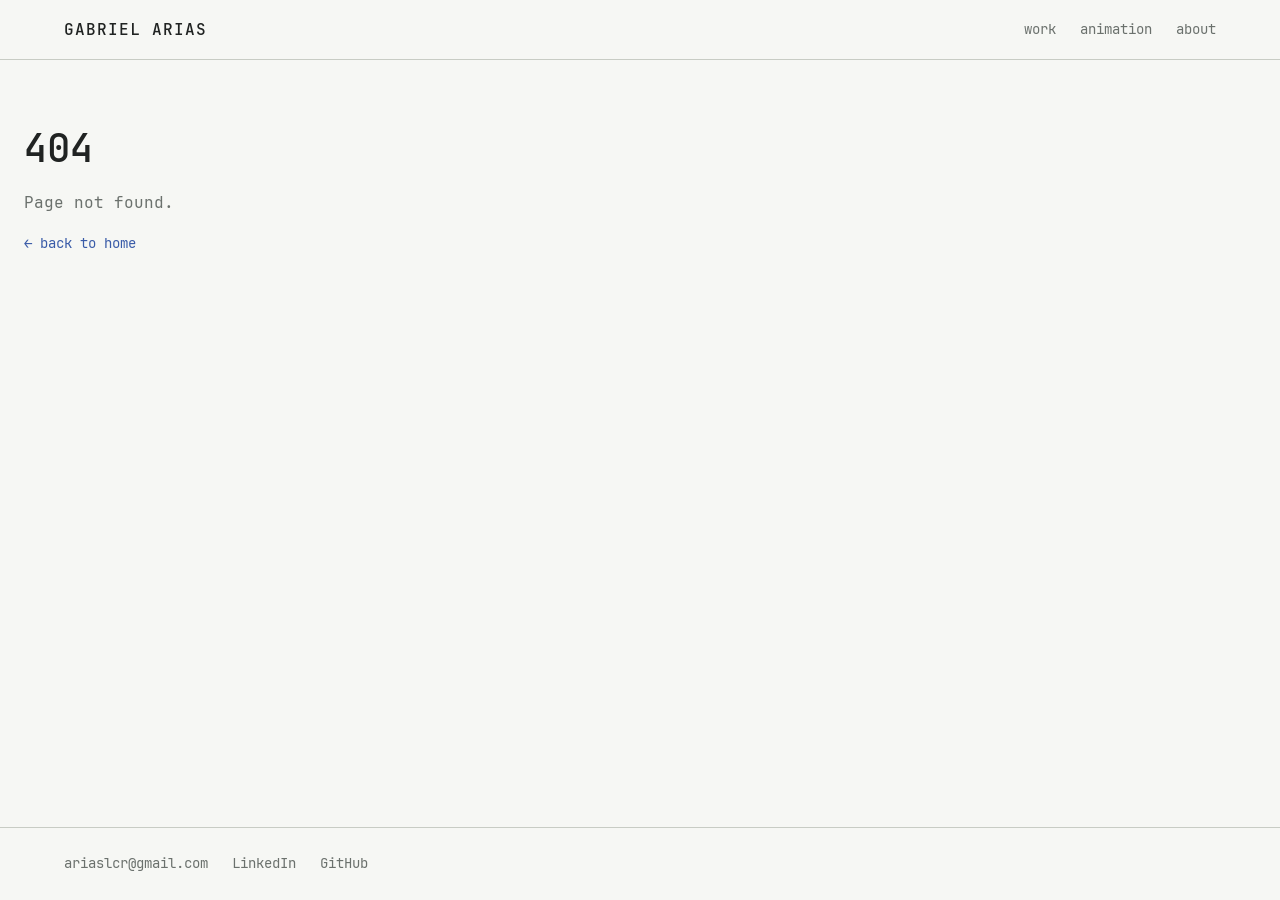
==== commit 030cab22: "Update: added animation tools, added hyperlinks in about" ====
--- a/index.html
+++ b/index.html
@@ -2,13 +2,15 @@
 <html lang="en">
   <head>
     <meta charset="UTF-8" />
-    <link rel="icon" type="image/svg+xml" href="/alligator.svg" />
     <meta name="viewport" content="width=device-width, initial-scale=1.0" />
     <title>Gabriel Arias</title>
-    <script type="module" crossorigin src="/assets/index-Dgbh_1SI.js"></script>
-    <link rel="stylesheet" crossorigin href="/assets/index-B9043ohJ.css">
+    <link rel="icon" type="image/svg+xml" href="/alligator.svg" />
+    <link rel="preload" href="/fonts/JetBrainsMono-Regular.woff2" as="font" type="font/woff2" crossorigin />
+    <link rel="preload" href="/fonts/JetBrainsMono-SemiBold.woff2" as="font" type="font/woff2" crossorigin />
+    <script type="module" crossorigin src="/assets/index-D_rsn9xl.js"></script>
+    <link rel="stylesheet" crossorigin href="/assets/index-Cd-B-K6z.css">
   </head>
-  <body class="grid-background">
+  <body>
     <div id="root"></div>
   </body>
 </html>
--- a/assets/index-Cd-B-K6z.css
+++ b/assets/index-Cd-B-K6z.css
@@ -0,0 +1 @@
+:root{--base: #F6F7F4;--base-raised: #FFFFFE;--ink: #202322;--ink-muted: #6B716D;--rule: #C8CCC4;--blue: #3A5CA8;--red: #C4402F;--font-mono: "JetBrains Mono", ui-monospace, Menlo, monospace;--t-xs: .75rem;--t-sm: .875rem;--t-base: 1rem;--t-lg: 1.25rem;--t-xl: 1.563rem;--t-2xl: 1.953rem;--t-3xl: 2.441rem;--lh-tight: 1.25;--lh-body: 1.7;--measure: 62ch;--sp-1: .25rem;--sp-2: .5rem;--sp-3: 1rem;--sp-4: 1.5rem;--sp-5: 2.5rem;--sp-6: 4rem;--radius: 0;--hairline: 1px solid var(--rule)}@media(prefers-color-scheme:dark){:root{--base: #15181A;--base-raised: #1D2124;--ink: #E8EAE6;--ink-muted: #8A918C;--rule: #333A3C;--blue: #7FA0E8;--red: #E2705F}}@font-face{font-family:JetBrains Mono;src:url(/fonts/JetBrainsMono-Regular.woff2) format("woff2");font-weight:400;font-style:normal;font-display:swap}@font-face{font-family:JetBrains Mono;src:url(/fonts/JetBrainsMono-SemiBold.woff2) format("woff2");font-weight:600;font-style:normal;font-display:swap}*,*:before,*:after{box-sizing:border-box;margin:0;padding:0}html{font-family:var(--font-mono);font-size:var(--t-base);line-height:var(--lh-body);font-weight:400;color:var(--ink);background-color:var(--base);-webkit-font-smoothing:antialiased;-moz-osx-font-smoothing:grayscale}body{min-height:100vh;width:100%}#root{width:100%;min-height:100vh;display:flex;flex-direction:column}a{color:inherit;text-decoration:none}a:hover{color:var(--blue)}img,video{display:block;max-width:100%}:focus-visible{outline:2px solid var(--blue);outline-offset:2px}.header{border-bottom:var(--hairline);background:var(--base)}.header__inner{max-width:1200px;margin:0 auto;padding:var(--sp-3) var(--sp-4);display:flex;align-items:center;justify-content:space-between}.header__wordmark{font-weight:600;font-size:var(--t-base);color:var(--ink);letter-spacing:.06em;text-transform:uppercase;text-decoration:none}.header__wordmark:hover{color:var(--ink);text-decoration:underline}.header__nav{display:flex;gap:var(--sp-4)}.header__link{font-size:var(--t-sm);color:var(--ink-muted);text-decoration:none}.header__link[aria-current=page],.header__link:hover{color:var(--ink)}.footer{margin-top:auto;border-top:var(--hairline);background:var(--base)}.footer__inner{max-width:1200px;margin:0 auto;padding:var(--sp-4);display:flex;gap:var(--sp-4);font-size:var(--t-sm);color:var(--ink-muted)}.footer__inner a{color:var(--ink-muted)}.footer__inner a:hover{color:var(--blue)}.layout__main{flex:1}.prose{max-width:var(--measure);line-height:var(--lh-body);font-size:var(--t-base);color:var(--ink)}.prose p+p{margin-top:var(--sp-3)}.prose a{color:var(--blue);text-decoration:underline}.prose a:hover{color:var(--ink)}.intro{padding:var(--sp-6) var(--sp-4)}.intro__inner{max-width:1200px;margin:0 auto}.intro__name{font-size:var(--t-3xl);font-weight:600;line-height:var(--lh-tight);margin-bottom:var(--sp-5)}@media(max-width:600px){.intro__name{font-size:var(--t-2xl)}}.section-links{border-top:var(--hairline);padding:var(--sp-5) var(--sp-4)}.section-links__inner{max-width:1200px;margin:0 auto;display:grid;grid-template-columns:repeat(3,1fr);gap:var(--sp-4)}@media(max-width:600px){.section-links__inner{grid-template-columns:1fr}}.section-links__item{display:block;color:var(--ink-muted);text-decoration:none}.section-links__item:hover{color:var(--ink)}.section-links__item:hover .section-links__placeholder{border-color:var(--ink)}.section-links__placeholder{aspect-ratio:4/3;background:var(--base-raised);border:var(--hairline);margin-bottom:var(--sp-2);display:flex;align-items:center;justify-content:center}.section-links__icon{width:2.5rem;height:2.5rem;color:var(--rule)}.section-links__item:hover .section-links__icon{color:var(--ink-muted)}.section-links__label{font-size:var(--t-xs);color:inherit}.section-links__item:hover .section-links__label{text-decoration:underline}.frame{display:block;margin:0}.frame__media{overflow:hidden;background:var(--base-raised);border:var(--hairline)}.frame__media{width:100%}.frame__media img,.frame__media video{width:100%;height:100%;object-fit:cover;display:block}.frame__media video{cursor:pointer}.frame__media--expandable{cursor:zoom-in}.lightbox{position:fixed;inset:0;z-index:100;background:color-mix(in srgb,var(--base) 92%,transparent);display:flex;align-items:center;justify-content:center;padding:var(--sp-4)}.lightbox__inner{position:relative;max-width:min(90vw,1200px);max-height:90vh;display:flex;flex-direction:column;gap:var(--sp-2)}.lightbox__img,.lightbox__video{display:block;max-width:100%;max-height:calc(90vh - 4rem);width:auto;height:auto;object-fit:contain;border:var(--hairline)}.lightbox__close{position:absolute;top:calc(-1 * var(--sp-4));right:0;background:none;border:none;color:var(--ink-muted);font-family:var(--font-mono);font-size:var(--t-base);cursor:pointer;padding:var(--sp-1);line-height:1}.lightbox__close:hover{color:var(--ink)}.lightbox__close:focus-visible{outline:2px solid var(--blue);outline-offset:2px}.lightbox__label{font-size:var(--t-xs);color:var(--ink-muted);line-height:var(--lh-tight);font-family:var(--font-mono)}.frame__label{margin-top:var(--sp-3);font-size:var(--t-xs);color:var(--ink-muted);line-height:var(--lh-tight);font-family:var(--font-mono)}.work{padding:var(--sp-6) var(--sp-4)}.work__inner{max-width:1200px;margin:0 auto}.entry-title{font-size:var(--t-2xl);font-weight:600;line-height:var(--lh-tight);margin-bottom:var(--sp-3)}.edge-code{font-size:var(--t-xs);color:var(--ink-muted);line-height:var(--lh-tight);margin-bottom:var(--sp-2)}.work-meta,.work-stack{font-size:var(--t-xs);color:var(--ink-muted);margin-bottom:var(--sp-2)}.entry-link{display:inline-block;font-size:var(--t-xs);color:var(--blue);margin-bottom:var(--sp-4);text-decoration:none;border-bottom:1px solid var(--blue)}.case-study{padding-bottom:var(--sp-6);border-bottom:var(--hairline)}.case-study+.case-study{padding-top:var(--sp-6)}.case-study__frames{margin-top:var(--sp-5);display:grid;grid-template-columns:repeat(auto-fill,minmax(280px,1fr));gap:var(--sp-4)}.text-entries{padding-top:var(--sp-6);display:flex;flex-direction:column;gap:var(--sp-6)}.animation{padding:var(--sp-5) var(--sp-4)}.animation__inner{max-width:1200px;margin:0 auto}.animation__intro{max-width:var(--measure);line-height:var(--lh-body);color:var(--ink-muted);font-size:var(--t-sm);margin-bottom:var(--sp-5)}.mosaic{--mosaic-h: clamp(180px, 22vw, 300px);display:flex;flex-wrap:wrap;justify-content:center;gap:var(--sp-4)}.mosaic__item{flex:0 0 auto;width:calc(var(--mosaic-h) * var(--ar))}.mosaic__item .frame{width:100%}.mosaic__item .frame__media{width:100%;height:var(--mosaic-h);aspect-ratio:unset!important}.mosaic__item .frame__label{margin-bottom:var(--sp-3)}@media(max-width:600px){.mosaic{--mosaic-h: clamp(120px, 38vw, 180px)}}.about{padding:var(--sp-6) var(--sp-4)}.about__inner{max-width:1200px;margin:0 auto;display:flex;flex-direction:column;gap:var(--sp-6)}.about__edge-code{font-size:var(--t-xs);color:var(--ink-muted);line-height:var(--lh-tight);margin-bottom:var(--sp-4)}.skills-list{display:flex;flex-direction:column;gap:var(--sp-3);max-width:var(--measure)}.skills-list__group{display:grid;grid-template-columns:18ch 1fr;gap:var(--sp-3);font-size:var(--t-sm);border-top:var(--hairline);padding-top:var(--sp-3)}@media(max-width:600px){.skills-list__group{grid-template-columns:1fr;gap:var(--sp-1)}}.skills-list__label{color:var(--ink-muted);font-weight:400}.skills-list__items{color:var(--ink);line-height:var(--lh-body)}.contact-list{list-style:none;display:flex;flex-direction:column;gap:var(--sp-2);font-size:var(--t-sm)}.contact-list a{color:var(--blue)}.contact-list a:hover{color:var(--ink)}.notfound{padding:var(--sp-6) var(--sp-4);display:flex;flex-direction:column;gap:var(--sp-3)}.notfound__code{font-size:var(--t-3xl);font-weight:600;line-height:var(--lh-tight);color:var(--ink)}.notfound__message{font-size:var(--t-base);color:var(--ink-muted)}.notfound__link{font-size:var(--t-sm);color:var(--blue);text-decoration:none}.notfound__link:hover{text-decoration:underline}
